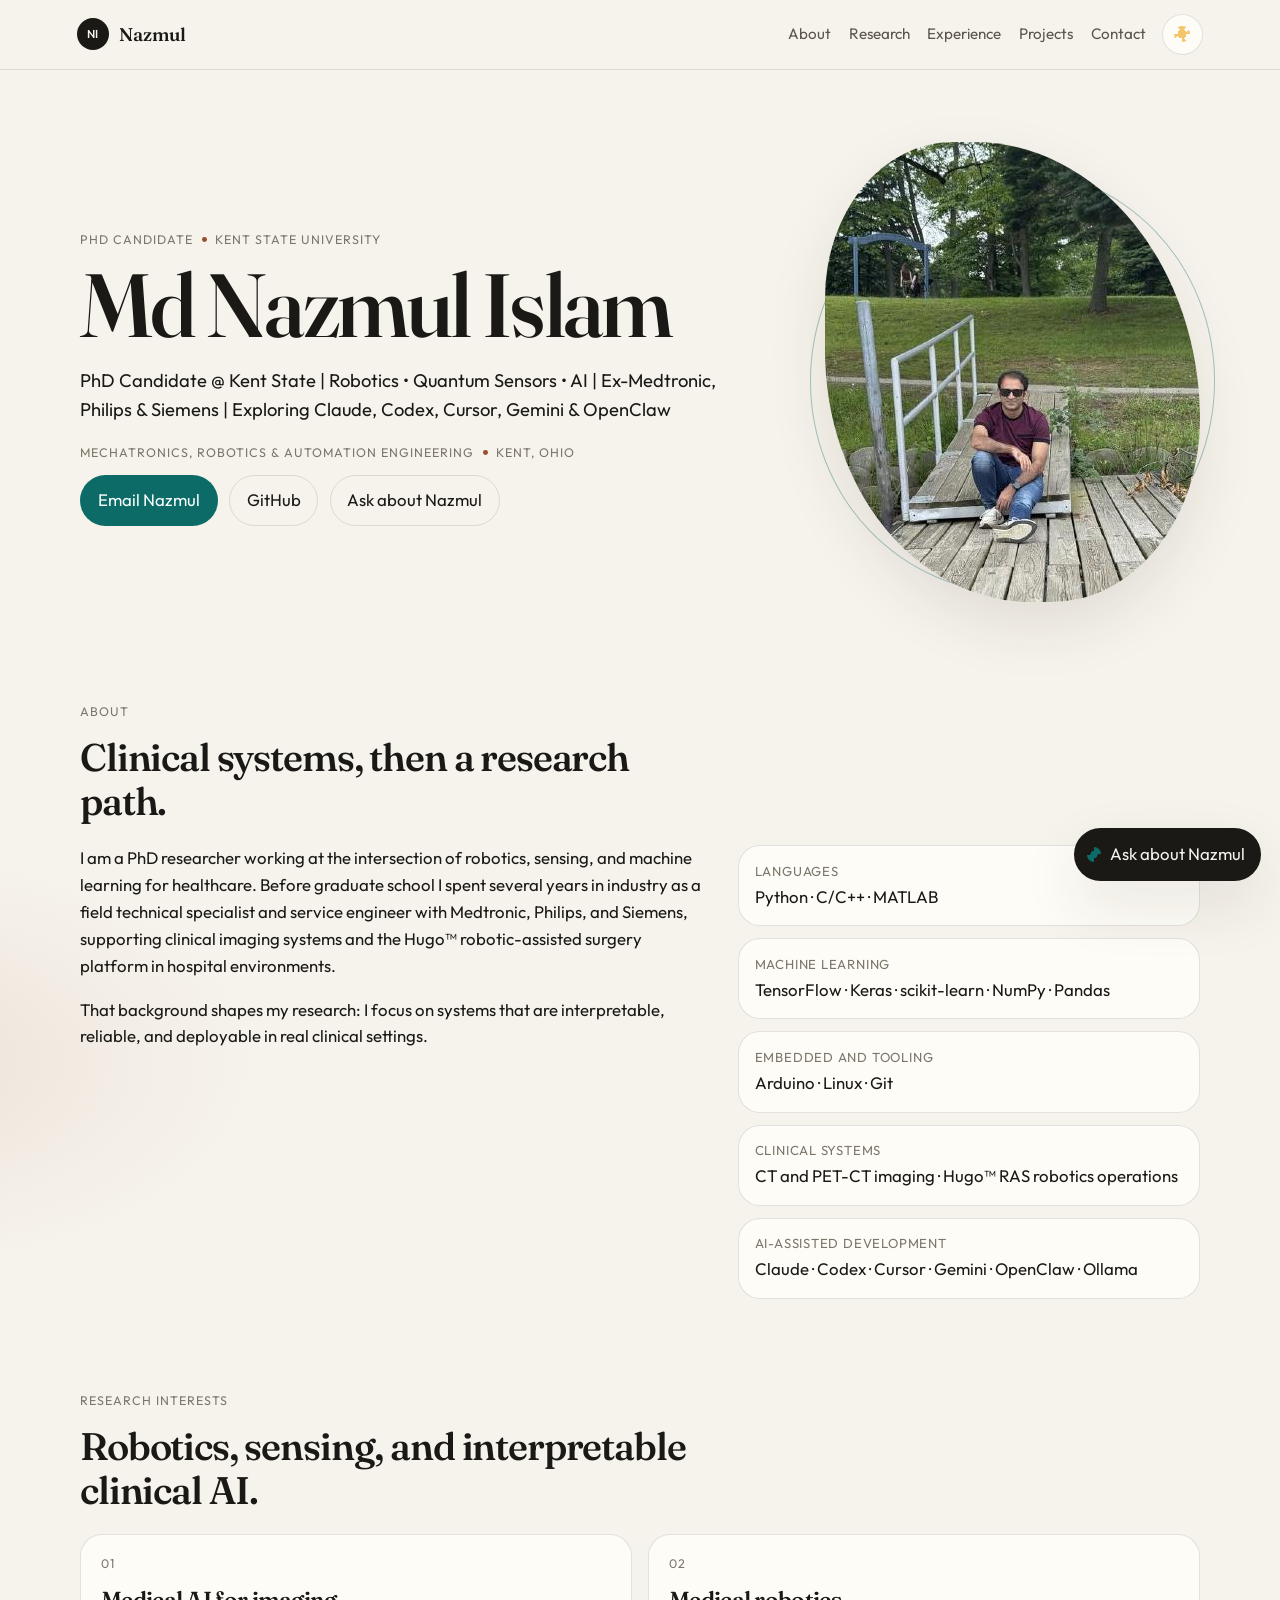
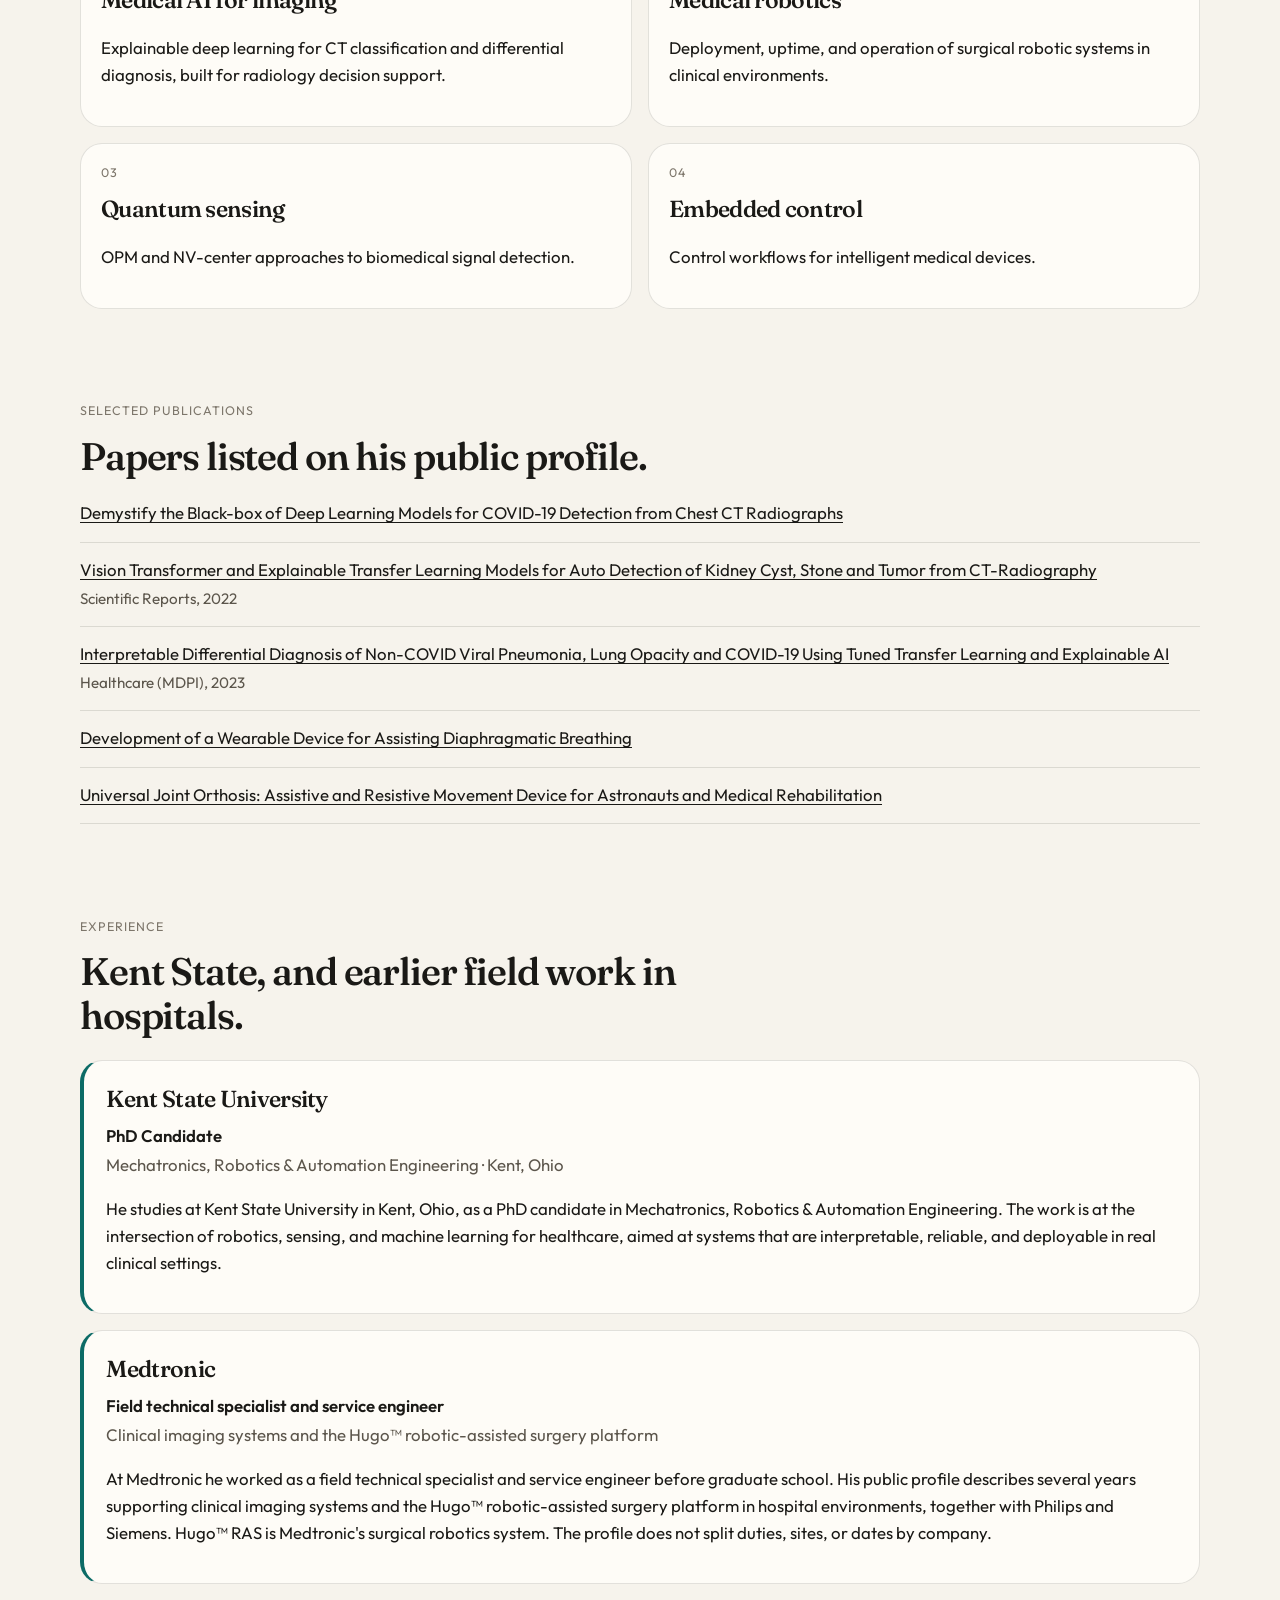
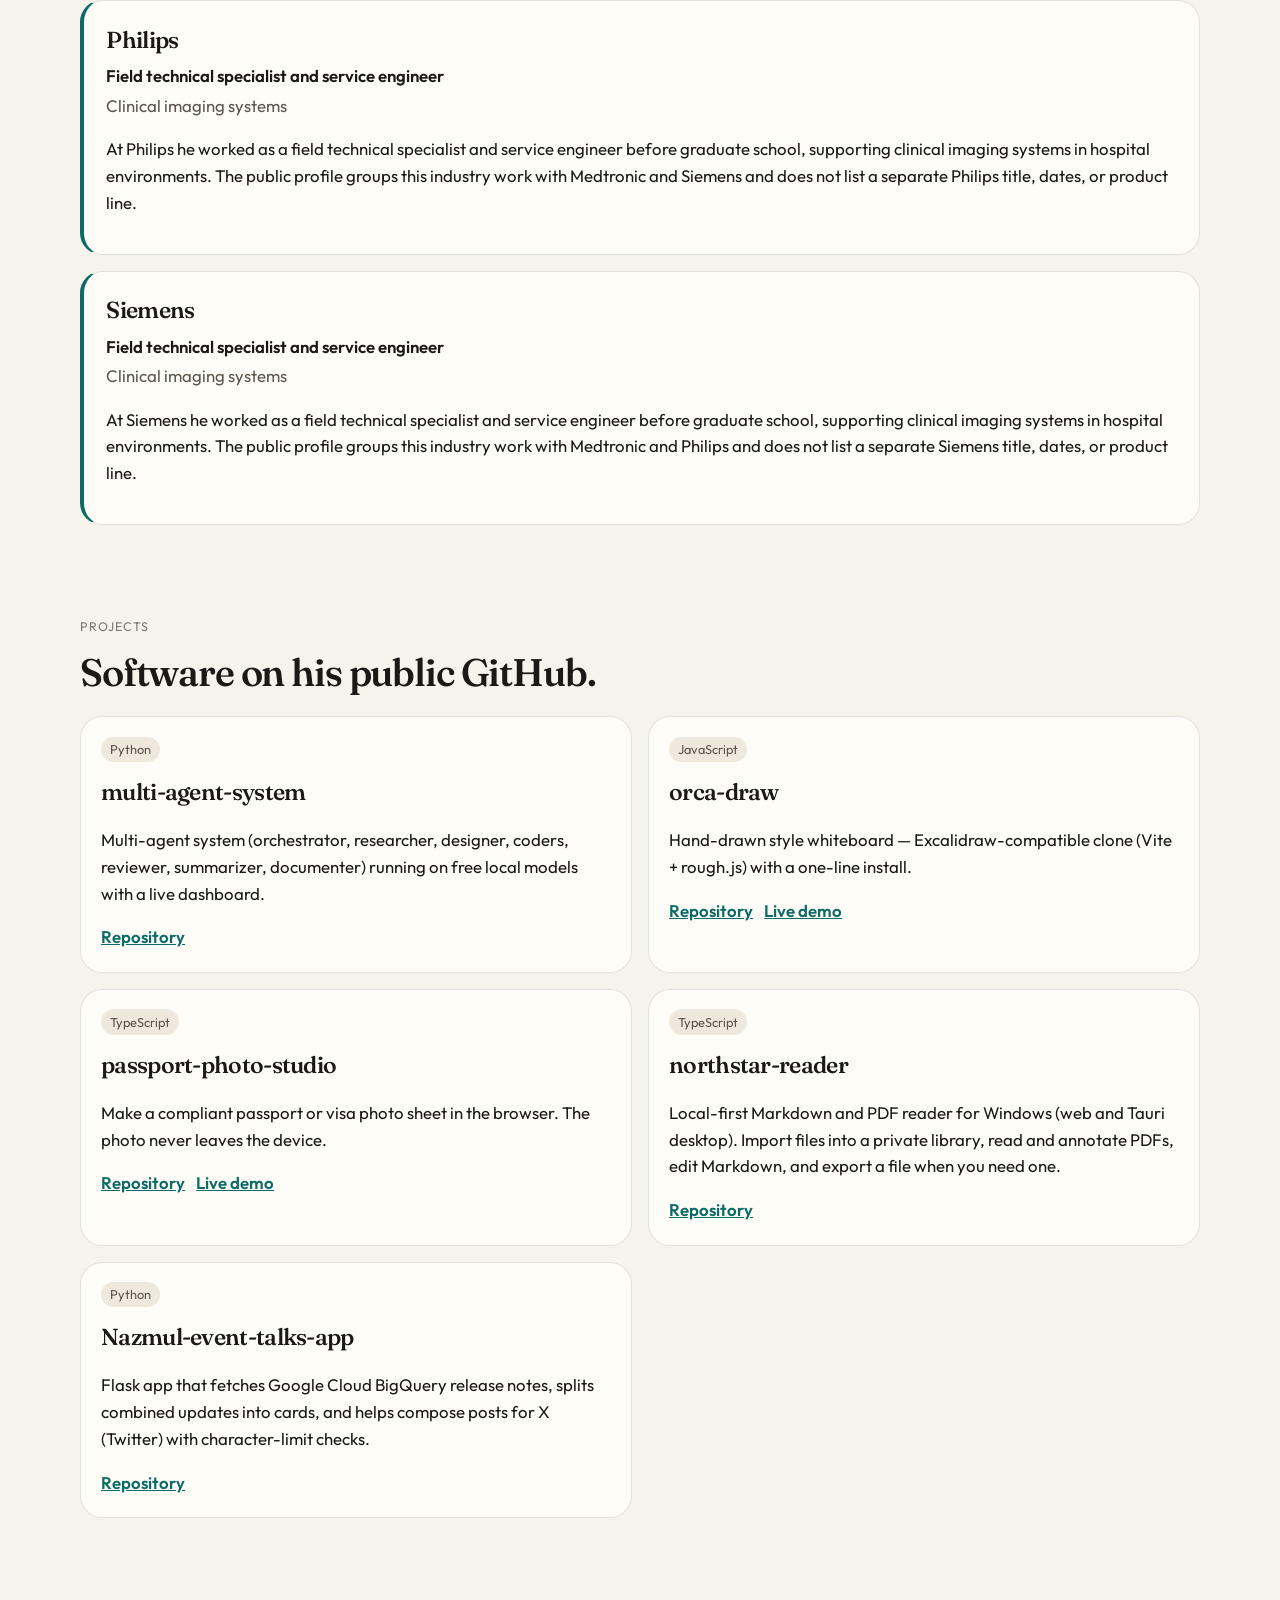
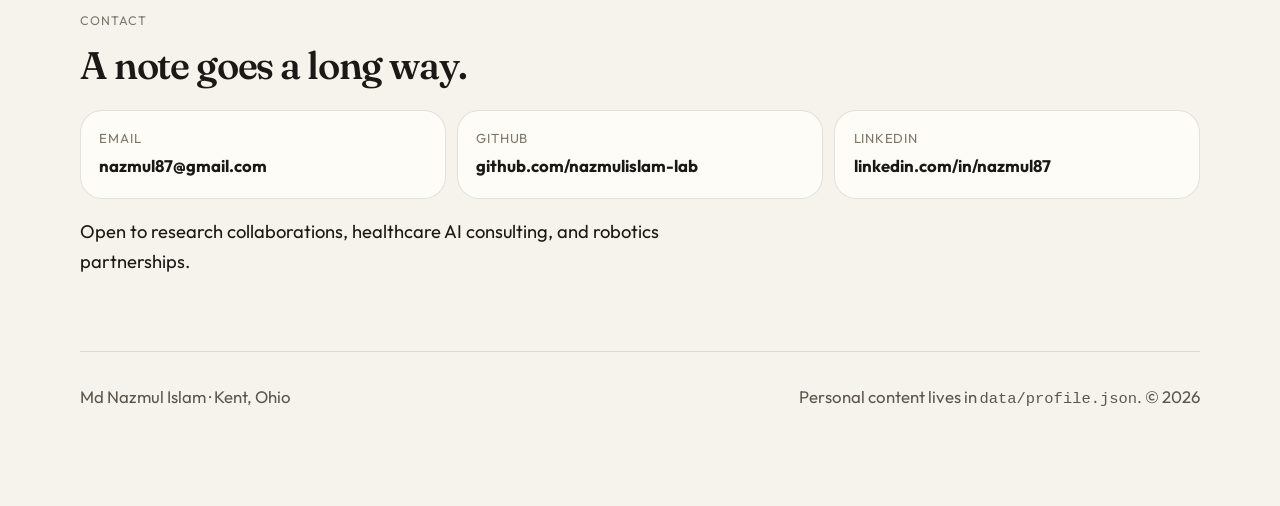
==== index.html @ 7117822e "Add Md Nazmul Islam’s static portfolio and profile chat (#1) * Add a static portfolio with an in-bro" ====
<!DOCTYPE html>
<html lang="en">
  <head>
    <meta charset="utf-8" />
    <meta name="viewport" content="width=device-width, initial-scale=1" />
    <title>Md Nazmul Islam · Portfolio</title>
    <meta
      name="description"
      content="Md Nazmul Islam is a PhD candidate at Kent State University working on robotics, quantum sensors, and AI. Previously Medtronic, Philips, and Siemens."
    />
    <meta name="theme-color" content="#f6f3ec" />
    <meta property="og:title" content="Md Nazmul Islam" />
    <meta
      property="og:description"
      content="PhD candidate at Kent State. Robotics, quantum sensors, and AI. Previously Medtronic, Philips, and Siemens."
    />
    <meta property="og:type" content="website" />
    <meta property="og:url" content="https://nazmulislam-lab.github.io/" />
    <meta property="og:image" content="https://nazmulislam-lab.github.io/assets/portrait.jpg" />
    <link rel="icon" href="assets/favicon.svg" type="image/svg+xml" />
    <link rel="preconnect" href="https://fonts.googleapis.com" />
    <link rel="preconnect" href="https://fonts.gstatic.com" crossorigin />
    <link
      href="https://fonts.googleapis.com/css2?family=Fraunces:ital,opsz,wght@0,9..144,560;0,9..144,640;1,9..144,560&family=Outfit:wght@400;500;600&display=swap"
      rel="stylesheet"
    />
    <link rel="stylesheet" href="css/styles.css" />
    <script>
      (function () {
        try {
          var saved = localStorage.getItem("nazmul-theme");
          var theme = saved || (matchMedia("(prefers-color-scheme: dark)").matches ? "dark" : "light");
          document.documentElement.dataset.theme = theme;
          var meta = document.querySelector('meta[name="theme-color"]');
          if (meta) meta.setAttribute("content", theme === "dark" ? "#101114" : "#f6f3ec");
        } catch (e) {
          document.documentElement.dataset.theme = "light";
        }
      })();
    </script>
  </head>
  <body>
    <a class="skip" href="#main">Skip to content</a>
    <header class="site-header">
      <a class="wordmark" href="#top">
        <span class="mark" aria-hidden="true">NI</span>
        <span data-given>Nazmul</span>
      </a>
      <button class="nav-toggle" type="button" data-nav-toggle aria-expanded="false" aria-controls="site-nav">
        Menu
      </button>
      <nav id="site-nav" class="site-nav" data-nav>
        <a href="#about">About</a>
        <a href="#research">Research</a>
        <a href="#experience">Experience</a>
        <a href="#projects">Projects</a>
        <a href="#contact">Contact</a>
      </nav>
      <button class="theme-toggle" type="button" data-theme-toggle aria-pressed="false" aria-label="Switch to dark mode">
        <span class="theme-icon theme-icon-sun" aria-hidden="true"></span>
        <span class="theme-icon theme-icon-moon" aria-hidden="true"></span>
      </button>
    </header>

    <main id="main">
      <p class="status" data-status role="status">Loading profile…</p>

      <section class="hero" id="top">
        <div class="hero-copy">
          <p class="eyebrow">
            <span data-title>PhD Candidate</span>
            <span class="dot" aria-hidden="true"></span>
            <span data-affiliation>Kent State University</span>
          </p>
          <h1 data-name>Md Nazmul Islam</h1>
          <p class="lede" data-bio></p>
          <p class="hero-meta">
            <span data-field>Mechatronics, Robotics &amp; Automation Engineering</span>
            <span class="dot" aria-hidden="true"></span>
            <span data-location>Kent, Ohio</span>
          </p>
          <div class="hero-actions">
            <a class="button button-primary" data-email-link href="mailto:nazmul87@gmail.com">Email Nazmul</a>
            <a class="button button-ghost" data-github-link href="https://github.com/nazmulislam-lab">GitHub</a>
            <button class="button button-ghost" type="button" data-ask-open>Ask about Nazmul</button>
          </div>
        </div>
        <figure class="portrait-wrap">
          <div class="rings" aria-hidden="true"></div>
          <img data-portrait width="460" height="460" alt="" />
        </figure>
      </section>

      <section id="about" class="section">
        <div class="section-head">
          <p class="kicker">About</p>
          <h2>Clinical systems, then a research path.</h2>
        </div>
        <div class="about-grid">
          <div class="prose" data-about></div>
          <ul class="skills" data-skills></ul>
        </div>
      </section>

      <section id="research" class="section">
        <div class="section-head">
          <p class="kicker">Research interests</p>
          <h2>Robotics, sensing, and interpretable clinical AI.</h2>
        </div>
        <div class="card-grid" data-research></div>
      </section>

      <section id="publications" class="section">
        <div class="section-head">
          <p class="kicker">Selected publications</p>
          <h2>Papers listed on his public profile.</h2>
        </div>
        <ol class="papers" data-publications></ol>
      </section>

      <section id="experience" class="section">
        <div class="section-head">
          <p class="kicker">Experience</p>
          <h2>Kent State, and earlier field work in hospitals.</h2>
        </div>
        <div class="timeline" data-experience></div>
      </section>

      <section id="projects" class="section">
        <div class="section-head">
          <p class="kicker">Projects</p>
          <h2>Software on his public GitHub.</h2>
        </div>
        <div class="project-grid" data-projects></div>
      </section>

      <section id="contact" class="section">
        <div class="section-head">
          <p class="kicker">Contact</p>
          <h2>A note goes a long way.</h2>
        </div>
        <div class="contact-grid" data-contact></div>
        <p class="collab" data-collaboration></p>
        <div class="cv-note" data-cv hidden></div>
      </section>
    </main>

    <footer class="site-footer">
      <p><span data-name>Md Nazmul Islam</span> · <span data-location>Kent, Ohio</span></p>
      <p>Personal content lives in <code>data/profile.json</code>. © <span data-year>2026</span></p>
    </footer>

    <div class="ask" data-ask>
      <button class="ask-launch" type="button" aria-expanded="false" aria-controls="ask-panel">
        <span class="ask-mark" aria-hidden="true"></span>
        <span class="ask-launch-label">Ask about Nazmul</span>
      </button>
      <section id="ask-panel" class="ask-panel" hidden role="dialog" aria-modal="true" aria-labelledby="ask-title">
        <header class="ask-head">
          <div>
            <h2 id="ask-title">Ask about Nazmul</h2>
            <p>Answers stay in your browser unless you turn on the optional assistant.</p>
          </div>
          <button class="ask-close" type="button" aria-label="Close chat">Close</button>
        </header>
        <div class="ask-log" aria-live="polite"></div>
        <div class="ask-chips"></div>
        <form class="ask-form">
          <label class="visually-hidden" for="ask-input">Your question</label>
          <input
            id="ask-input"
            class="ask-input"
            type="text"
            name="question"
            maxlength="500"
            placeholder="Where does he study?"
            autocomplete="off"
          />
          <button class="button button-primary" type="submit">Send</button>
        </form>
      </section>
    </div>

    <script type="module" src="js/main.js"></script>
  </body>
</html>
---- css/styles.css ----
:root {
  color-scheme: light;
  --bg: #f6f3ec;
  --bg-elev: rgba(255, 253, 248, 0.86);
  --ink: #1a1916;
  --muted: #5c564c;
  --faint: #7d766b;
  --line: rgba(26, 25, 22, 0.12);
  --accent: #0c6b66;
  --accent-ink: #f7fffe;
  --copper: #9a4d2c;
  --chip: #efe8dc;
  --shadow: 0 24px 60px rgba(48, 36, 18, 0.1);
  --header: rgba(246, 243, 236, 0.86);
  --ring: rgba(12, 107, 102, 0.35);
  --serif: "Fraunces", "Iowan Old Style", Palatino, Georgia, serif;
  --sans: "Outfit", "Avenir Next", "Segoe UI", sans-serif;
  --radius: 22px;
}

:root[data-theme="dark"] {
  color-scheme: dark;
  --bg: #101114;
  --bg-elev: rgba(25, 27, 32, 0.9);
  --ink: #f4f0e8;
  --muted: #c8c0b4;
  --faint: #9b9388;
  --line: rgba(244, 240, 232, 0.14);
  --accent: #8fd9d1;
  --accent-ink: #10211f;
  --copper: #f0b08a;
  --chip: #24272e;
  --shadow: 0 24px 60px rgba(0, 0, 0, 0.4);
  --header: rgba(16, 17, 20, 0.84);
  --ring: rgba(143, 217, 209, 0.4);
}

* { box-sizing: border-box; }

html { scroll-behavior: smooth; }

body {
  margin: 0;
  min-height: 100vh;
  font-family: var(--sans);
  font-size: 1.05rem;
  line-height: 1.6;
  color: var(--ink);
  background:
    radial-gradient(900px 420px at 90% -10%, rgba(12, 107, 102, 0.14), transparent 60%),
    radial-gradient(700px 380px at -10% 20%, rgba(154, 77, 44, 0.1), transparent 55%),
    var(--bg);
}

:root[data-theme="dark"] body {
  background:
    radial-gradient(900px 420px at 90% -10%, rgba(143, 217, 209, 0.12), transparent 60%),
    radial-gradient(700px 380px at -10% 20%, rgba(240, 176, 138, 0.08), transparent 55%),
    var(--bg);
}

img { max-width: 100%; display: block; }

a { color: var(--accent); }

code {
  font-family: ui-monospace, "SFMono-Regular", Menlo, Consolas, monospace;
  font-size: 0.92em;
}

.skip {
  position: absolute;
  left: 1rem;
  top: -4rem;
  background: var(--ink);
  color: var(--bg);
  padding: 0.5rem 0.8rem;
  z-index: 20;
}

.skip:focus { top: 1rem; }

.site-header {
  position: sticky;
  top: 0;
  z-index: 20;
  display: flex;
  align-items: center;
  gap: 1rem;
  padding: 0.85rem 6vw;
  background: var(--header);
  backdrop-filter: blur(16px);
  border-bottom: 1px solid var(--line);
}

.wordmark {
  display: inline-flex;
  align-items: center;
  gap: 0.65rem;
  color: inherit;
  text-decoration: none;
  font-family: var(--serif);
  font-weight: 560;
  font-size: 1.15rem;
}

.mark {
  width: 2rem;
  height: 2rem;
  display: grid;
  place-items: center;
  border-radius: 50%;
  background: var(--ink);
  color: var(--bg);
  font-family: var(--sans);
  font-size: 0.72rem;
  letter-spacing: 0.04em;
}

.site-nav {
  display: flex;
  gap: 1.1rem;
  margin-left: auto;
}

.site-nav a {
  color: var(--muted);
  text-decoration: none;
  font-size: 0.95rem;
}

.site-nav a:hover,
.site-nav a:focus-visible { color: var(--ink); }

.nav-toggle { display: none; }

.theme-toggle,
.nav-toggle,
.ask-close {
  border: 1px solid var(--line);
  background: var(--bg-elev);
  color: var(--ink);
  border-radius: 999px;
  padding: 0.45rem 0.7rem;
  font: inherit;
  cursor: pointer;
}

.theme-toggle {
  width: 2.6rem;
  height: 2.6rem;
  padding: 0;
  display: grid;
  place-items: center;
  position: relative;
}

.theme-icon {
  width: 1rem;
  height: 1rem;
  border-radius: 50%;
  position: absolute;
}

.theme-icon-sun {
  background: radial-gradient(circle at 50% 50%, #f4c56a 0 38%, transparent 40%),
    conic-gradient(from 0deg, #f4c56a 0 8%, transparent 8% 17%, #f4c56a 17% 25%, transparent 25% 42%, #f4c56a 42% 50%, transparent 50% 67%, #f4c56a 67% 75%, transparent 75% 92%, #f4c56a 92% 100%);
}

.theme-icon-moon {
  background: radial-gradient(circle at 35% 40%, transparent 0 42%, var(--ink) 44% 100%);
  transform: rotate(-20deg);
}

:root[data-theme="light"] .theme-icon-moon,
:root[data-theme="dark"] .theme-icon-sun { opacity: 0; }

.hero,
.section,
.site-footer {
  width: min(1120px, calc(100% - 10vw));
  margin-inline: auto;
}

.hero {
  display: grid;
  grid-template-columns: 1.3fr 0.7fr;
  gap: 3rem;
  align-items: center;
  padding: 4.5rem 0 3rem;
}

.eyebrow,
.kicker,
.hero-meta {
  color: var(--faint);
  letter-spacing: 0.08em;
  text-transform: uppercase;
  font-size: 0.78rem;
}

.eyebrow,
.hero-meta {
  display: flex;
  flex-wrap: wrap;
  gap: 0.55rem;
  align-items: center;
}

.dot {
  width: 0.3rem;
  height: 0.3rem;
  border-radius: 50%;
  background: var(--copper);
}

h1, h2, h3 { font-family: var(--serif); font-weight: 560; letter-spacing: -0.03em; }

h1 {
  margin: 0.35rem 0 0.8rem;
  font-size: clamp(3.2rem, 7vw, 5.6rem);
  line-height: 0.95;
}

h2 { margin: 0.2rem 0 0; font-size: clamp(1.8rem, 3vw, 2.6rem); line-height: 1.15; }

h3 { margin: 0; font-size: 1.45rem; }

.lede { font-size: 1.15rem; max-width: 42rem; color: var(--ink); }

.hero-actions, .project-links, .contact-grid {
  display: flex;
  flex-wrap: wrap;
  gap: 0.7rem;
}

.button {
  appearance: none;
  border: 1px solid transparent;
  border-radius: 999px;
  padding: 0.7rem 1.05rem;
  font: inherit;
  text-decoration: none;
  cursor: pointer;
  color: var(--ink);
}

.button-primary { background: var(--accent); color: var(--accent-ink); }

.button-ghost { background: transparent; border-color: var(--line); color: var(--ink); }

.button:hover, .button:focus-visible { transform: translateY(-1px); }

.portrait-wrap { position: relative; margin: 0; }

.portrait-wrap img {
  width: min(100%, 380px);
  aspect-ratio: 1;
  object-fit: cover;
  border-radius: 36% 64% 42% 58%;
  margin-inline: auto;
  position: relative;
  z-index: 1;
  box-shadow: var(--shadow);
}

.rings {
  position: absolute;
  inset: 6% -4% auto;
  height: 92%;
  border: 1px solid var(--ring);
  border-radius: 50%;
}

.rings::before,
.rings::after {
  content: "";
  position: absolute;
  inset: 9%;
  border: 1px dashed var(--line);
  border-radius: 50%;
}

.rings::after { inset: 20%; border-style: solid; }


.section { padding: 2.5rem 0; }

.section-head { margin-bottom: 1.4rem; max-width: 40rem; }

.about-grid {
  display: grid;
  grid-template-columns: 1.15fr 0.85fr;
  gap: 2rem;
}

.prose p { margin-top: 0; }

.skills {
  list-style: none;
  margin: 0;
  padding: 0;
  display: grid;
  gap: 0.75rem;
}

.skills li, .info-card, .job, .project-card, .contact-card, .pending, .cv-note {
  background: var(--bg-elev);
  border: 1px solid var(--line);
  border-radius: var(--radius);
  box-shadow: 0 1px 0 rgba(255, 255, 255, 0.25) inset;
}

.skills li { padding: 0.9rem 1rem; display: grid; gap: 0.15rem; }

.skill-label { color: var(--faint); font-size: 0.82rem; letter-spacing: 0.06em; text-transform: uppercase; }

.card-grid, .project-grid {
  display: grid;
  grid-template-columns: repeat(2, minmax(0, 1fr));
  gap: 1rem;
}

.info-card, .project-card { padding: 1.2rem 1.25rem 1.3rem; }

.info-card .kicker { margin: 0 0 0.4rem; }

.papers { margin: 0; padding: 0; list-style: none; display: grid; gap: 0.9rem; }

.papers li {
  display: grid;
  gap: 0.2rem;
  padding-bottom: 0.9rem;
  border-bottom: 1px solid var(--line);
}

.papers a { color: var(--ink); text-decoration-thickness: 1px; text-underline-offset: 0.18em; }

.venue { color: var(--muted); font-size: 0.95rem; }

.timeline { display: grid; gap: 1rem; }

.job { padding: 1.2rem 1.3rem 1.25rem 1.4rem; border-left: 4px solid var(--accent); }

.job-head { display: flex; justify-content: space-between; gap: 1rem; align-items: baseline; }

.job-role { margin: 0.35rem 0 0; font-weight: 600; }

.job-focus { margin: 0.15rem 0 0.6rem; color: var(--muted); }

.dates { color: var(--muted); font-size: 0.92rem; }

.project-top { display: flex; justify-content: space-between; margin-bottom: 0.7rem; }

.pill {
  display: inline-flex;
  padding: 0.15rem 0.55rem;
  border-radius: 999px;
  background: var(--chip);
  color: var(--muted);
  font-size: 0.8rem;
}

.project-links a { font-weight: 600; }

.pending, .cv-note { margin-top: 1.2rem; padding: 1.1rem 1.2rem; }

.pending h3 { font-size: 1.2rem; }

.pending ul { margin: 0; padding-left: 1.1rem; display: grid; gap: 0.75rem; }

.pending li { display: grid; gap: 0.2rem; }

.contact-grid { display: grid; grid-template-columns: repeat(3, minmax(0, 1fr)); }

.contact-card {
  display: grid;
  gap: 0.25rem;
  padding: 1.1rem 1.15rem;
  text-decoration: none;
  color: inherit;
}

.contact-card span { color: var(--faint); font-size: 0.82rem; letter-spacing: 0.06em; text-transform: uppercase; }

.contact-card strong { font-size: 1.05rem; word-break: break-word; }

.contact-card:hover, .contact-card:focus-visible { border-color: var(--accent); }

.collab { font-size: 1.15rem; max-width: 40rem; }

.status {
  margin: 2rem auto;
  width: min(1120px, calc(100% - 10vw));
}

.site-footer {
  display: flex;
  justify-content: space-between;
  gap: 1rem;
  flex-wrap: wrap;
  padding: 2rem 0 6rem;
  color: var(--muted);
  border-top: 1px solid var(--line);
  margin-top: 1rem;
}

.site-footer p { margin: 0; }

.ask-launch {
  position: fixed;
  right: 1.2rem;
  bottom: 1.2rem;
  z-index: 30;
  display: inline-flex;
  align-items: center;
  gap: 0.55rem;
  border: 0;
  border-radius: 999px;
  padding: 0.8rem 1rem 0.8rem 0.8rem;
  background: var(--ink);
  color: var(--bg);
  font: inherit;
  cursor: pointer;
  box-shadow: var(--shadow);
}

.ask-mark {
  width: 0.9rem;
  height: 0.9rem;
  border-radius: 50%;
  background:
    radial-gradient(circle at 50% 50%, var(--accent) 0 34%, transparent 36%),
    conic-gradient(var(--accent) 0 25%, transparent 0 50%, var(--accent) 0 75%, transparent 0);
}

.ask.is-open .ask-launch { display: none; }

.ask-panel {
  position: fixed;
  right: 1.2rem;
  bottom: 1.2rem;
  z-index: 31;
  width: min(420px, calc(100vw - 1.5rem));
  height: min(640px, calc(100vh - 2rem));
  display: flex;
  flex-direction: column;
  gap: 0.75rem;
  padding: 1rem;
  background: var(--bg);
  color: var(--ink);
  border: 1px solid var(--line);
  border-radius: 28px;
  box-shadow: var(--shadow);
}

.ask-panel[hidden] { display: none; }

.ask-head { display: flex; justify-content: space-between; gap: 0.8rem; align-items: flex-start; }

.ask-head h2 { font-size: 1.45rem; }

.ask-head p { margin: 0.2rem 0 0; color: var(--muted); font-size: 0.92rem; }

.ask-log {
  flex: 1;
  overflow: auto;
  display: flex;
  flex-direction: column;
  gap: 0.7rem;
  padding-right: 0.2rem;
}

.ask-msg { display: grid; gap: 0.2rem; max-width: 95%; }

.ask-msg-user { align-self: end; }

.ask-msg-label { font-size: 0.75rem; letter-spacing: 0.06em; text-transform: uppercase; color: var(--faint); }

.ask-msg-body {
  white-space: pre-wrap;
  padding: 0.75rem 0.85rem;
  border-radius: 16px;
  background: var(--bg-elev);
  border: 1px solid var(--line);
  overflow-wrap: anywhere;
}

.ask-msg-user .ask-msg-body { background: var(--accent); color: var(--accent-ink); border-color: transparent; }

.ask-msg-body a { color: inherit; }

.ask-chips { display: flex; flex-wrap: wrap; gap: 0.4rem; }

.ask-chip {
  border: 1px solid var(--line);
  background: var(--chip);
  color: var(--ink);
  border-radius: 999px;
  padding: 0.35rem 0.7rem;
  font: inherit;
  font-size: 0.86rem;
  cursor: pointer;
  text-align: left;
}

.ask-form { display: flex; gap: 0.5rem; }

.ask-input {
  flex: 1;
  min-width: 0;
  border-radius: 999px;
  border: 1px solid var(--line);
  background: var(--bg-elev);
  color: var(--ink);
  font: inherit;
  padding: 0.7rem 0.9rem;
}

.visually-hidden {
  position: absolute;
  width: 1px;
  height: 1px;
  padding: 0;
  margin: -1px;
  overflow: hidden;
  clip: rect(0, 0, 0, 0);
  border: 0;
}

:focus-visible { outline: 2px solid var(--accent); outline-offset: 3px; }

@media (max-width: 860px) {
  .hero, .about-grid, .card-grid, .project-grid, .contact-grid { grid-template-columns: 1fr; }
  .hero { padding-top: 2.4rem; }
  .portrait-wrap { order: -1; max-width: 280px; }
  .nav-toggle { display: inline-flex; margin-left: auto; }
  .site-nav {
    display: none;
    position: absolute;
    top: 100%;
    left: 0;
    right: 0;
    flex-direction: column;
    gap: 0;
    padding: 0.4rem 6vw 0.8rem;
    background: var(--header);
    border-bottom: 1px solid var(--line);
  }
  .site-nav.is-open { display: flex; }
  .site-nav a { padding: 0.7rem 0; }
  .site-header { flex-wrap: wrap; }
}

@media (max-width: 640px) {
  .ask-panel {
    inset: 0;
    width: auto;
    height: auto;
    border-radius: 0;
  }
  .job-head { flex-direction: column; gap: 0.2rem; }
  .hero-actions .button, .ask-form .button { width: 100%; text-align: center; }
  .ask-form { flex-direction: column; }
}

@media (prefers-reduced-motion: reduce) {
  html { scroll-behavior: auto; }
  .button:hover, .button:focus-visible { transform: none; }
}
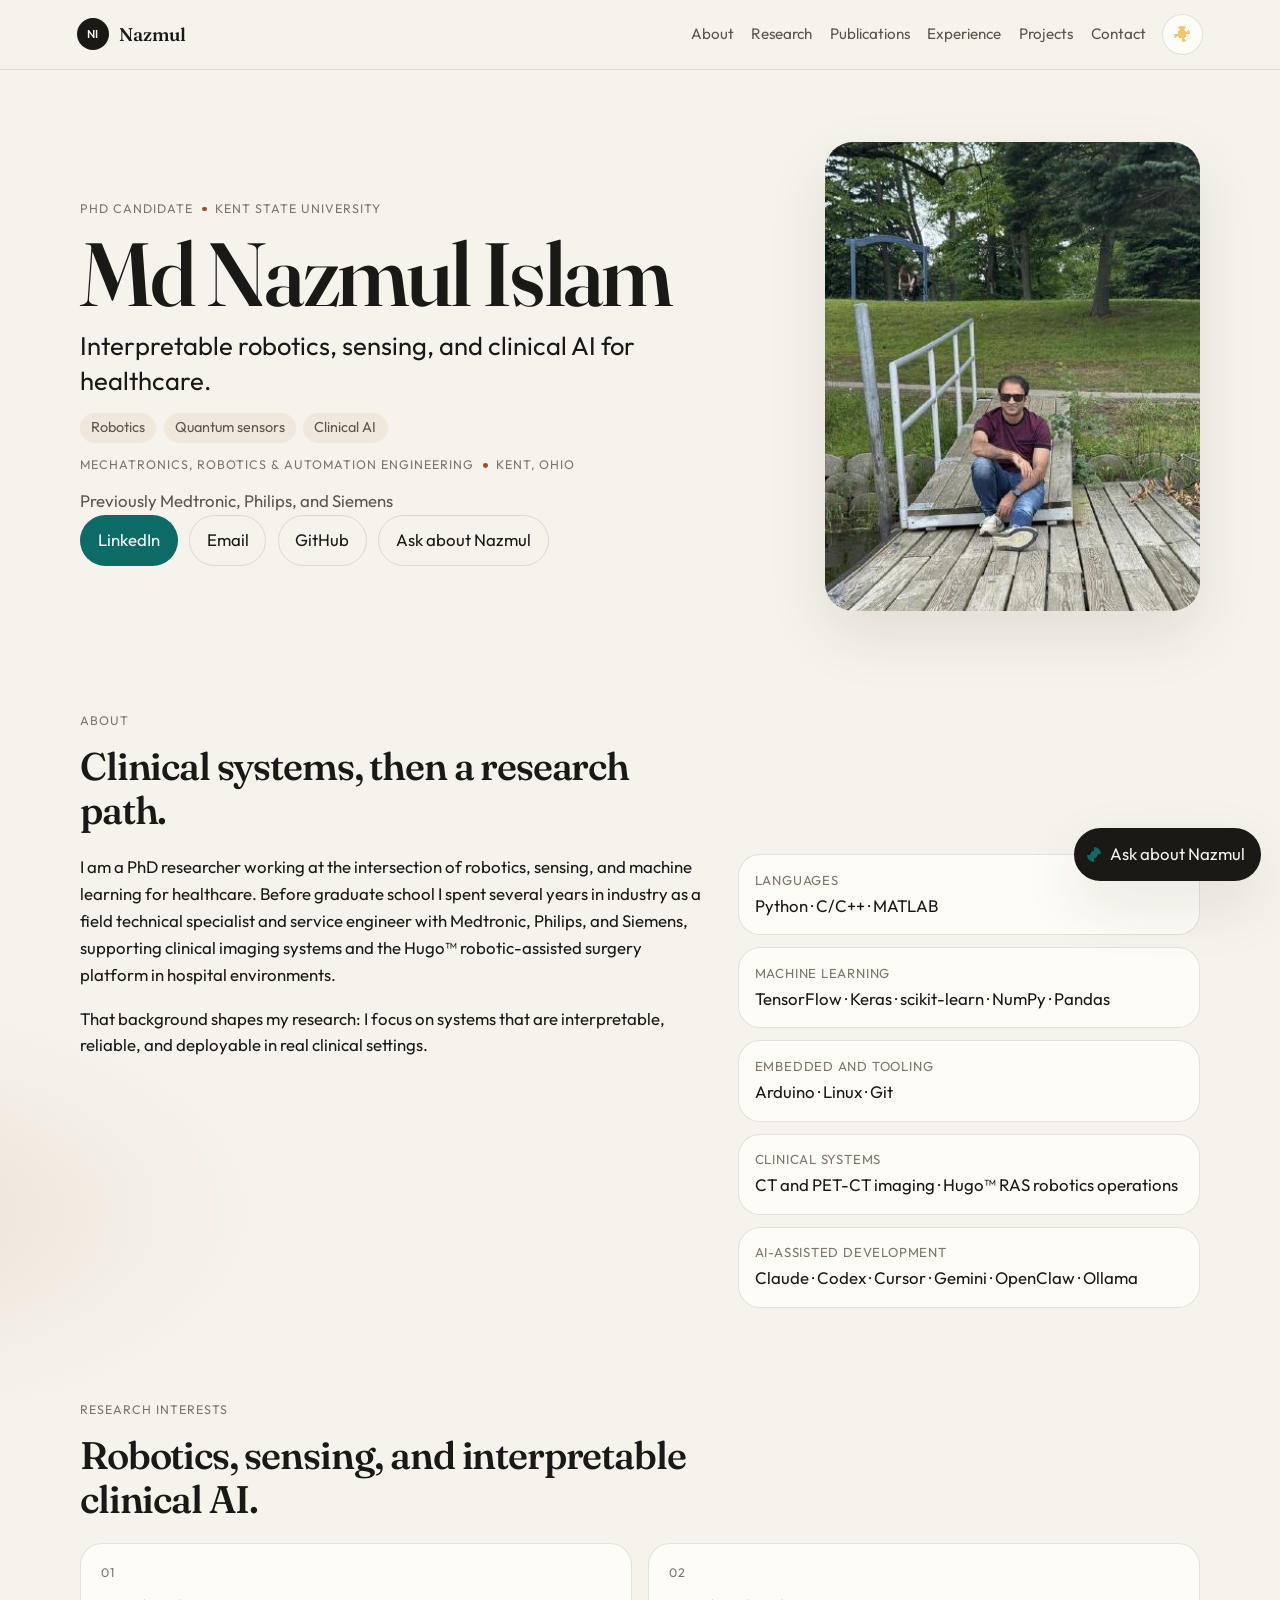
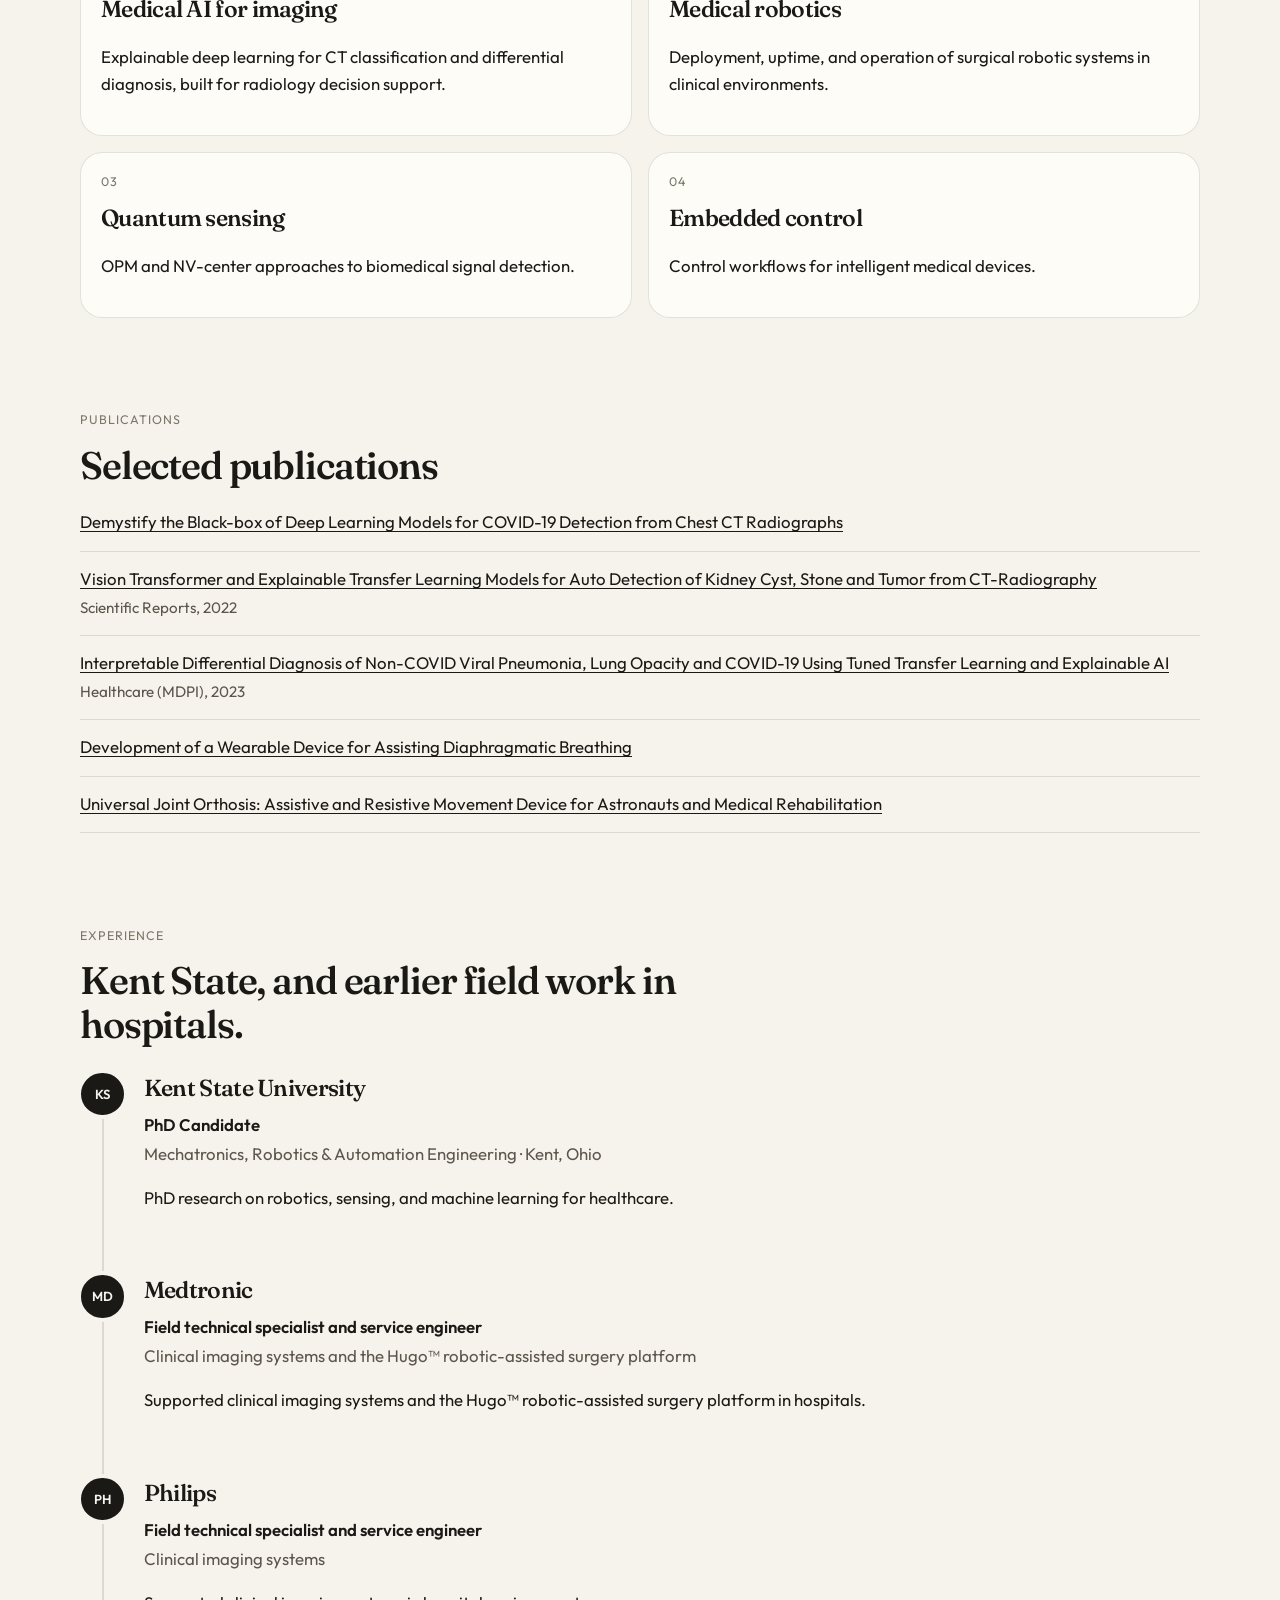
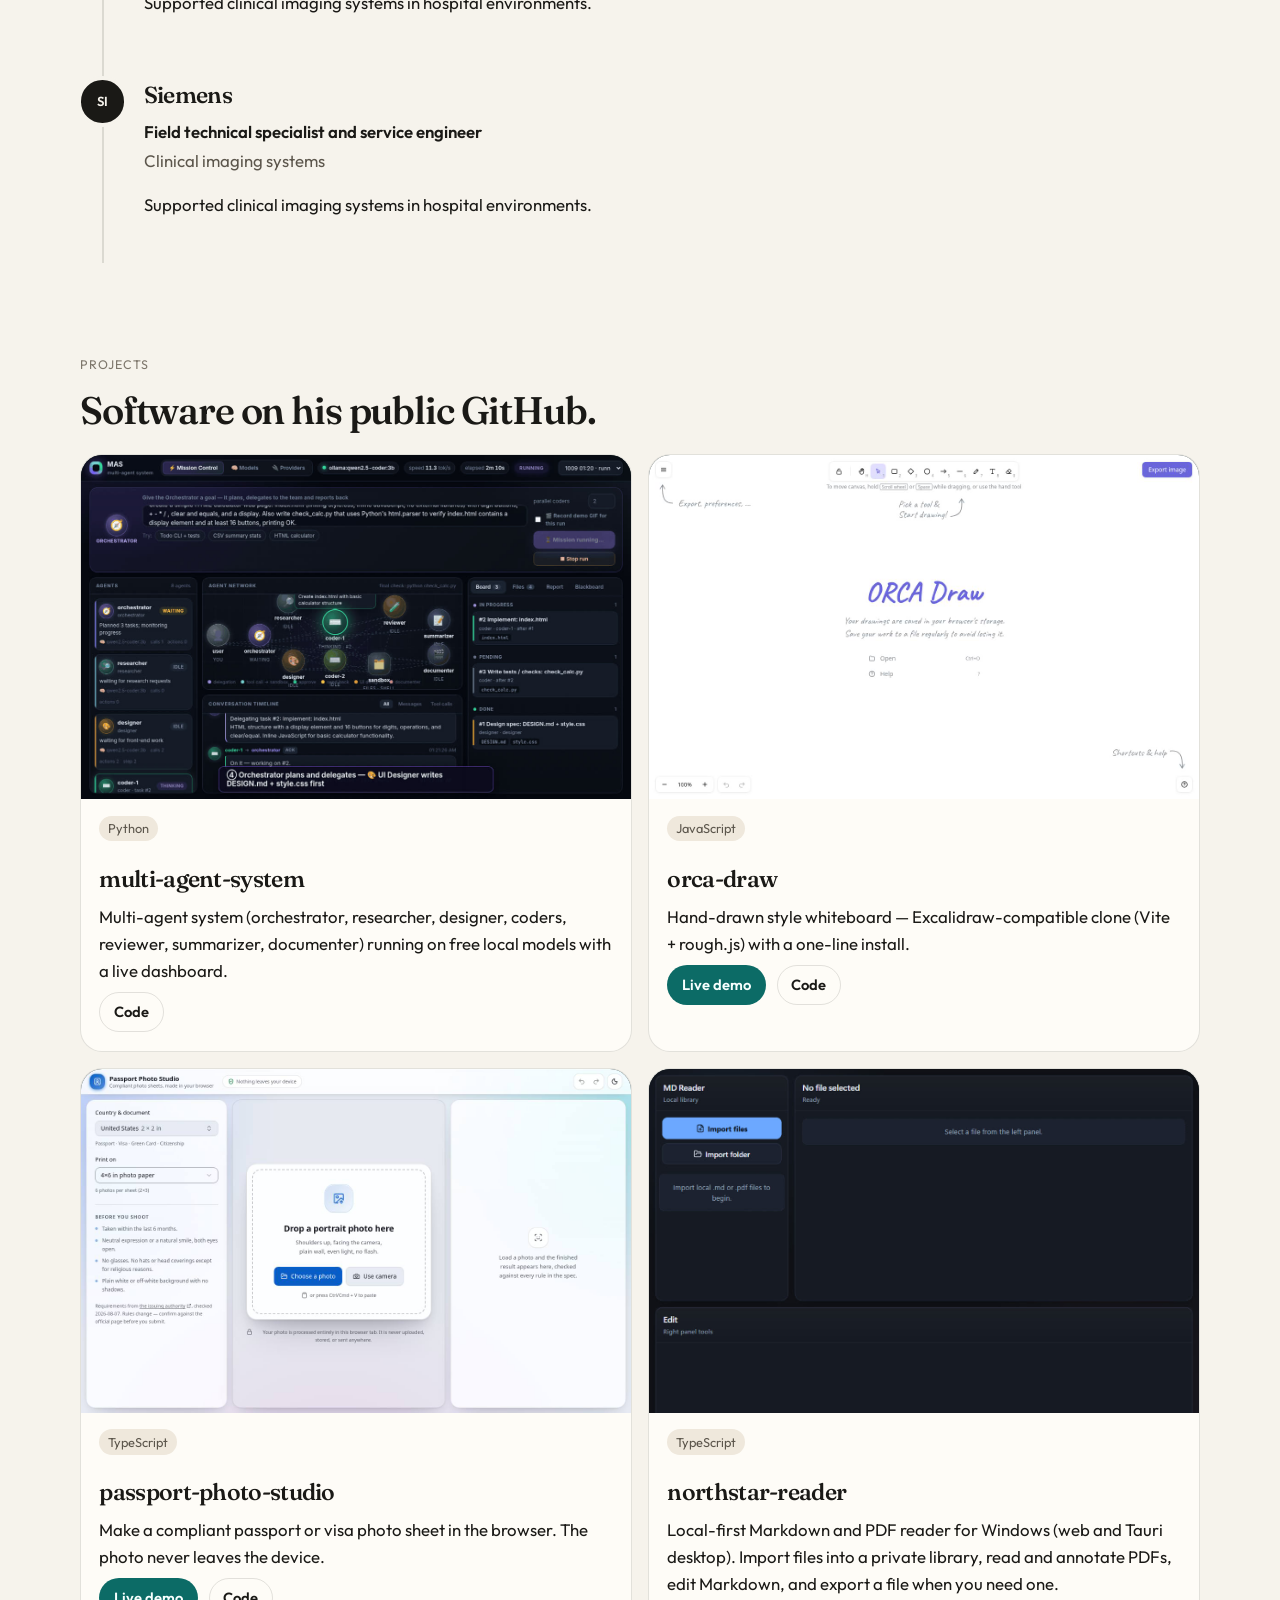
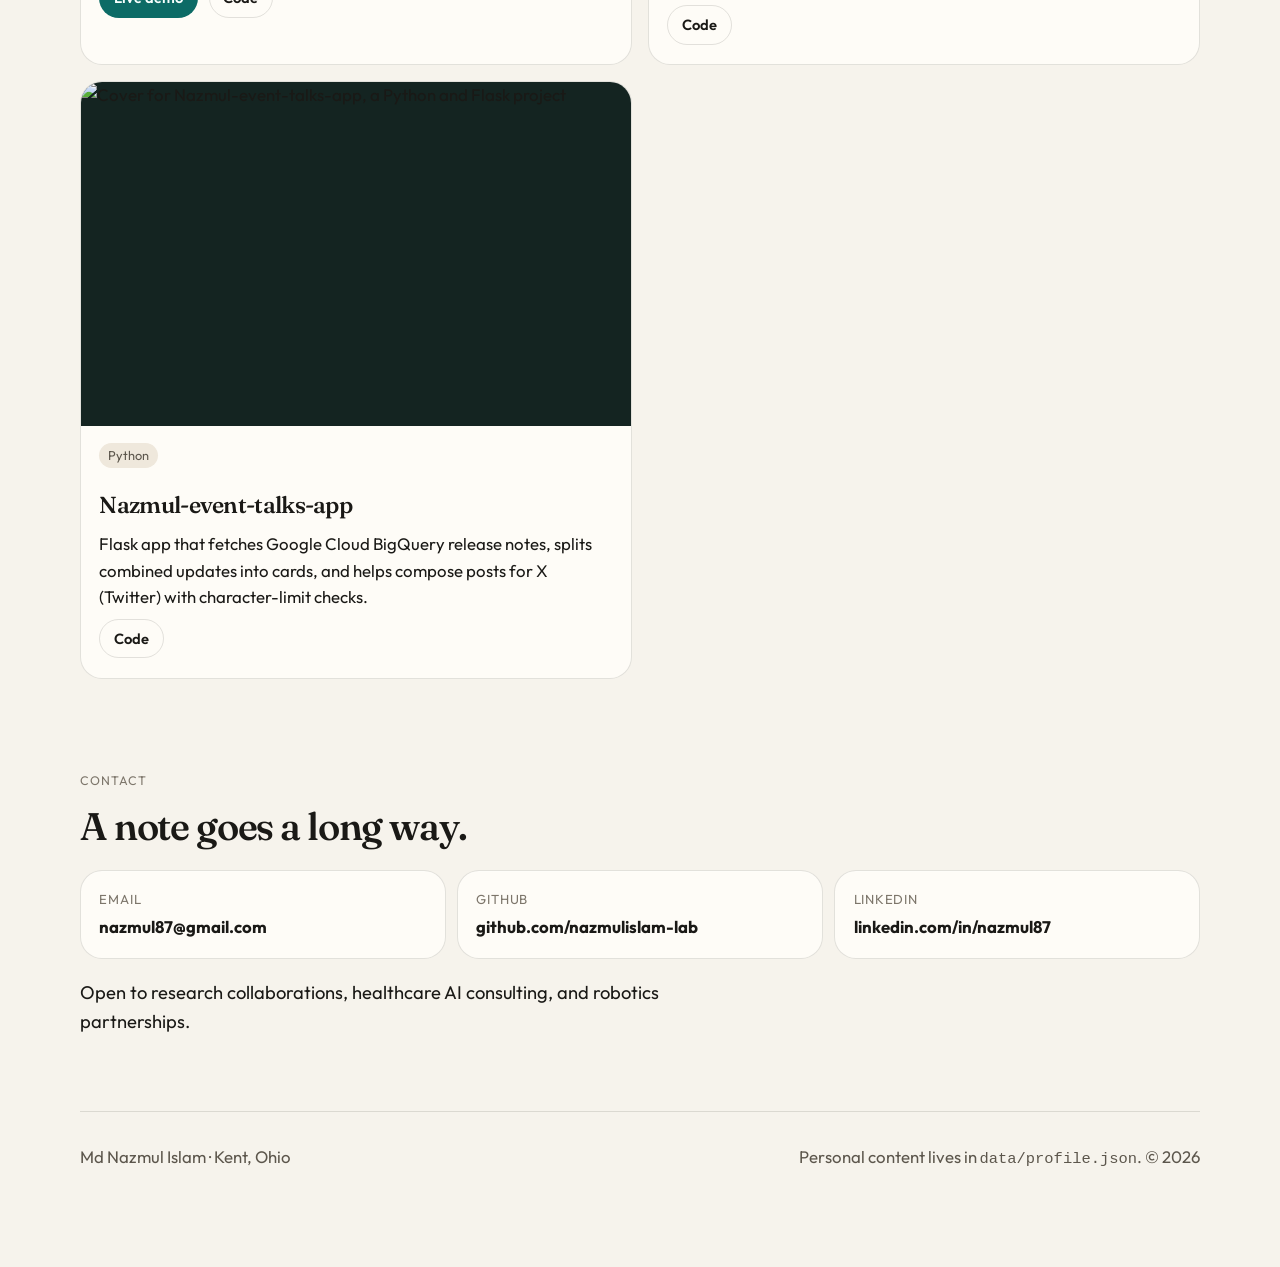
==== commit a8c40cbe: "Polish the portfolio with a timeline, project previews, and optional Worker chat. Add a grounded her" ====
--- a/index.html
+++ b/index.html
@@ -16,8 +16,17 @@
     />
     <meta property="og:type" content="website" />
     <meta property="og:url" content="https://nazmulislam-lab.github.io/" />
-    <meta property="og:image" content="https://nazmulislam-lab.github.io/assets/portrait.jpg" />
+    <meta property="og:image" content="https://nazmulislam-lab.github.io/assets/og.jpg" />
+    <meta property="og:image:width" content="1200" />
+    <meta property="og:image:height" content="630" />
+    <meta property="og:image:alt" content="Md Nazmul Islam, PhD candidate at Kent State University" />
+    <meta name="twitter:card" content="summary_large_image" />
+    <meta name="twitter:title" content="Md Nazmul Islam" />
+    <meta name="twitter:description" content="Interpretable robotics, sensing, and clinical AI for healthcare." />
+    <meta name="twitter:image" content="https://nazmulislam-lab.github.io/assets/og.jpg" />
+    <link rel="canonical" href="https://nazmulislam-lab.github.io/" />
     <link rel="icon" href="assets/favicon.svg" type="image/svg+xml" />
+    <link rel="preload" as="image" href="assets/portrait.jpg" />
     <link rel="preconnect" href="https://fonts.googleapis.com" />
     <link rel="preconnect" href="https://fonts.gstatic.com" crossorigin />
     <link
@@ -52,8 +61,10 @@
       <nav id="site-nav" class="site-nav" data-nav>
         <a href="#about">About</a>
         <a href="#research">Research</a>
+        <a href="#publications" data-nav-publications hidden>Publications</a>
         <a href="#experience">Experience</a>
         <a href="#projects">Projects</a>
+        <a href="#beyond" data-nav-beyond hidden>Beyond work</a>
         <a href="#contact">Contact</a>
       </nav>
       <button class="theme-toggle" type="button" data-theme-toggle aria-pressed="false" aria-label="Switch to dark mode">
@@ -63,7 +74,7 @@
     </header>
 
     <main id="main">
-      <p class="status" data-status role="status">Loading profile…</p>
+      <p class="status" data-status role="status" hidden>Loading profile…</p>
 
       <section class="hero" id="top">
         <div class="hero-copy">
@@ -73,25 +84,39 @@
             <span data-affiliation>Kent State University</span>
           </p>
           <h1 data-name>Md Nazmul Islam</h1>
-          <p class="lede" data-bio></p>
+          <p class="value" data-value>Interpretable robotics, sensing, and clinical AI for healthcare.</p>
+          <ul class="keywords" data-keywords>
+            <li>Robotics</li>
+            <li>Quantum sensors</li>
+            <li>Clinical AI</li>
+          </ul>
           <p class="hero-meta">
             <span data-field>Mechatronics, Robotics &amp; Automation Engineering</span>
             <span class="dot" aria-hidden="true"></span>
             <span data-location>Kent, Ohio</span>
           </p>
+          <p class="previous" data-previous>Previously Medtronic, Philips, and Siemens.</p>
           <div class="hero-actions">
-            <a class="button button-primary" data-email-link href="mailto:nazmul87@gmail.com">Email Nazmul</a>
+            <a class="button button-primary" data-linkedin-link href="https://www.linkedin.com/in/nazmul87">LinkedIn</a>
+            <a class="button button-ghost" data-email-link href="mailto:nazmul87@gmail.com">Email</a>
             <a class="button button-ghost" data-github-link href="https://github.com/nazmulislam-lab">GitHub</a>
+            <a class="button button-ghost" data-cv-link href="" hidden>Download CV</a>
             <button class="button button-ghost" type="button" data-ask-open>Ask about Nazmul</button>
           </div>
         </div>
-        <figure class="portrait-wrap">
-          <div class="rings" aria-hidden="true"></div>
-          <img data-portrait width="460" height="460" alt="" />
+        <figure class="portrait-slot">
+          <img
+            data-portrait
+            src="assets/portrait.jpg"
+            width="640"
+            height="800"
+            alt="Portrait of Md Nazmul Islam"
+            fetchpriority="high"
+          />
         </figure>
       </section>
 
-      <section id="about" class="section">
+      <section id="about" class="section reveal">
         <div class="section-head">
           <p class="kicker">About</p>
           <h2>Clinical systems, then a research path.</h2>
@@ -102,7 +127,7 @@
         </div>
       </section>
 
-      <section id="research" class="section">
+      <section id="research" class="section reveal">
         <div class="section-head">
           <p class="kicker">Research interests</p>
           <h2>Robotics, sensing, and interpretable clinical AI.</h2>
@@ -110,15 +135,21 @@
         <div class="card-grid" data-research></div>
       </section>
 
-      <section id="publications" class="section">
-        <div class="section-head">
-          <p class="kicker">Selected publications</p>
-          <h2>Papers listed on his public profile.</h2>
-        </div>
-        <ol class="papers" data-publications></ol>
-      </section>
-
-      <section id="experience" class="section">
+      <section id="publications" class="section reveal" data-publications-section hidden>
+        <div class="section-head">
+          <p class="kicker" data-publications-kicker>Publications</p>
+          <h2 data-publications-title>Selected publications</h2>
+        </div>
+        <div data-papers-block>
+          <ol class="papers" data-publications></ol>
+        </div>
+        <div data-talks-block hidden>
+          <h3 class="subhead">Talks</h3>
+          <ol class="papers" data-talks></ol>
+        </div>
+      </section>
+
+      <section id="experience" class="section reveal">
         <div class="section-head">
           <p class="kicker">Experience</p>
           <h2>Kent State, and earlier field work in hospitals.</h2>
@@ -126,7 +157,7 @@
         <div class="timeline" data-experience></div>
       </section>
 
-      <section id="projects" class="section">
+      <section id="projects" class="section reveal">
         <div class="section-head">
           <p class="kicker">Projects</p>
           <h2>Software on his public GitHub.</h2>
@@ -134,7 +165,17 @@
         <div class="project-grid" data-projects></div>
       </section>
 
-      <section id="contact" class="section">
+      <section id="beyond" class="section reveal" data-beyond-section hidden>
+        <div class="section-head">
+          <p class="kicker">Beyond work</p>
+          <h2>Life outside the lab.</h2>
+        </div>
+        <div class="prose" data-beyond-copy></div>
+        <ul class="hobbies" data-hobbies></ul>
+        <div class="gallery" data-gallery></div>
+      </section>
+
+      <section id="contact" class="section reveal">
         <div class="section-head">
           <p class="kicker">Contact</p>
           <h2>A note goes a long way.</h2>
@@ -181,6 +222,7 @@
       </section>
     </div>
 
+    <script type="application/ld+json" id="person-ld"></script>
     <script type="module" src="js/main.js"></script>
   </body>
 </html>
--- a/css/styles.css
+++ b/css/styles.css
@@ -533,7 +533,7 @@
 @media (max-width: 860px) {
   .hero, .about-grid, .card-grid, .project-grid, .contact-grid { grid-template-columns: 1fr; }
   .hero { padding-top: 2.4rem; }
-  .portrait-wrap { order: -1; max-width: 280px; }
+  .portrait-slot { order: -1; max-width: 260px; }
   .nav-toggle { display: inline-flex; margin-left: auto; }
   .site-nav {
     display: none;
@@ -567,4 +567,136 @@
 @media (prefers-reduced-motion: reduce) {
   html { scroll-behavior: auto; }
   .button:hover, .button:focus-visible { transform: none; }
-}
+  .reveal { opacity: 1; transform: none; transition: none; }
+}
+
+.value {
+  margin: 0.35rem 0 0;
+  max-width: 40rem;
+  font-size: clamp(1.25rem, 2.2vw, 1.6rem);
+  line-height: 1.35;
+}
+
+.keywords {
+  display: flex;
+  flex-wrap: wrap;
+  gap: 0.45rem;
+  margin: 0.9rem 0 0;
+  padding: 0;
+  list-style: none;
+}
+
+.keywords li,
+.hobbies li {
+  padding: 0.22rem 0.7rem;
+  border-radius: 999px;
+  background: var(--chip);
+  color: var(--muted);
+  font-size: 0.9rem;
+}
+
+.previous { margin: 0.35rem 0 0; color: var(--muted); }
+
+.portrait-slot { margin: 0; }
+
+.portrait-slot img {
+  display: block;
+  width: min(100%, 380px);
+  height: auto;
+  aspect-ratio: 4 / 5;
+  object-fit: cover;
+  object-position: center 18%;
+  border-radius: 28px;
+  margin-inline: auto;
+  box-shadow: var(--shadow);
+}
+
+.subhead { margin: 1.4rem 0 0.6rem; font-size: 1.35rem; }
+
+.timeline {
+  margin-left: 1.35rem;
+  border-left: 2px solid var(--line);
+}
+
+.job {
+  display: grid;
+  grid-template-columns: auto 1fr;
+  gap: 0.85rem 1rem;
+  align-items: start;
+  padding: 0 0 1.7rem;
+  background: transparent;
+  border: 0;
+  border-radius: 0;
+  box-shadow: none;
+}
+
+.job-mark {
+  width: 3.15rem;
+  height: 3.15rem;
+  margin-left: calc(-1.575rem - 1px);
+  border: 4px solid var(--bg);
+  border-radius: 50%;
+  display: grid;
+  place-items: center;
+  background: var(--ink);
+  color: var(--bg);
+  font-size: 0.82rem;
+  font-weight: 600;
+  letter-spacing: 0.04em;
+}
+
+.project-card { padding: 0; overflow: hidden; }
+
+.project-media {
+  aspect-ratio: 16 / 10;
+  background: #142421;
+}
+
+.project-media img {
+  width: 100%;
+  height: 100%;
+  object-fit: cover;
+  object-position: top center;
+}
+
+.project-body { padding: 1.05rem 1.15rem 1.2rem; display: grid; gap: 0.45rem; }
+
+.project-body p { margin: 0; }
+
+.project-links .button { padding: 0.45rem 0.85rem; font-size: 0.92rem; }
+
+.hobbies {
+  display: flex;
+  flex-wrap: wrap;
+  gap: 0.45rem;
+  margin: 0.4rem 0 0;
+  padding: 0;
+  list-style: none;
+}
+
+.gallery {
+  display: grid;
+  grid-template-columns: repeat(3, minmax(0, 1fr));
+  gap: 0.8rem;
+  margin-top: 1rem;
+}
+
+.gallery img {
+  width: 100%;
+  aspect-ratio: 1;
+  object-fit: cover;
+  border-radius: 18px;
+}
+
+.reveal {
+  opacity: 0;
+  transform: translateY(18px);
+  transition: opacity 0.6s ease, transform 0.6s ease;
+}
+
+.reveal.is-in { opacity: 1; transform: none; }
+
+@media (max-width: 720px) {
+  .gallery { grid-template-columns: 1fr 1fr; }
+  .job-head { align-items: flex-start; }
+}
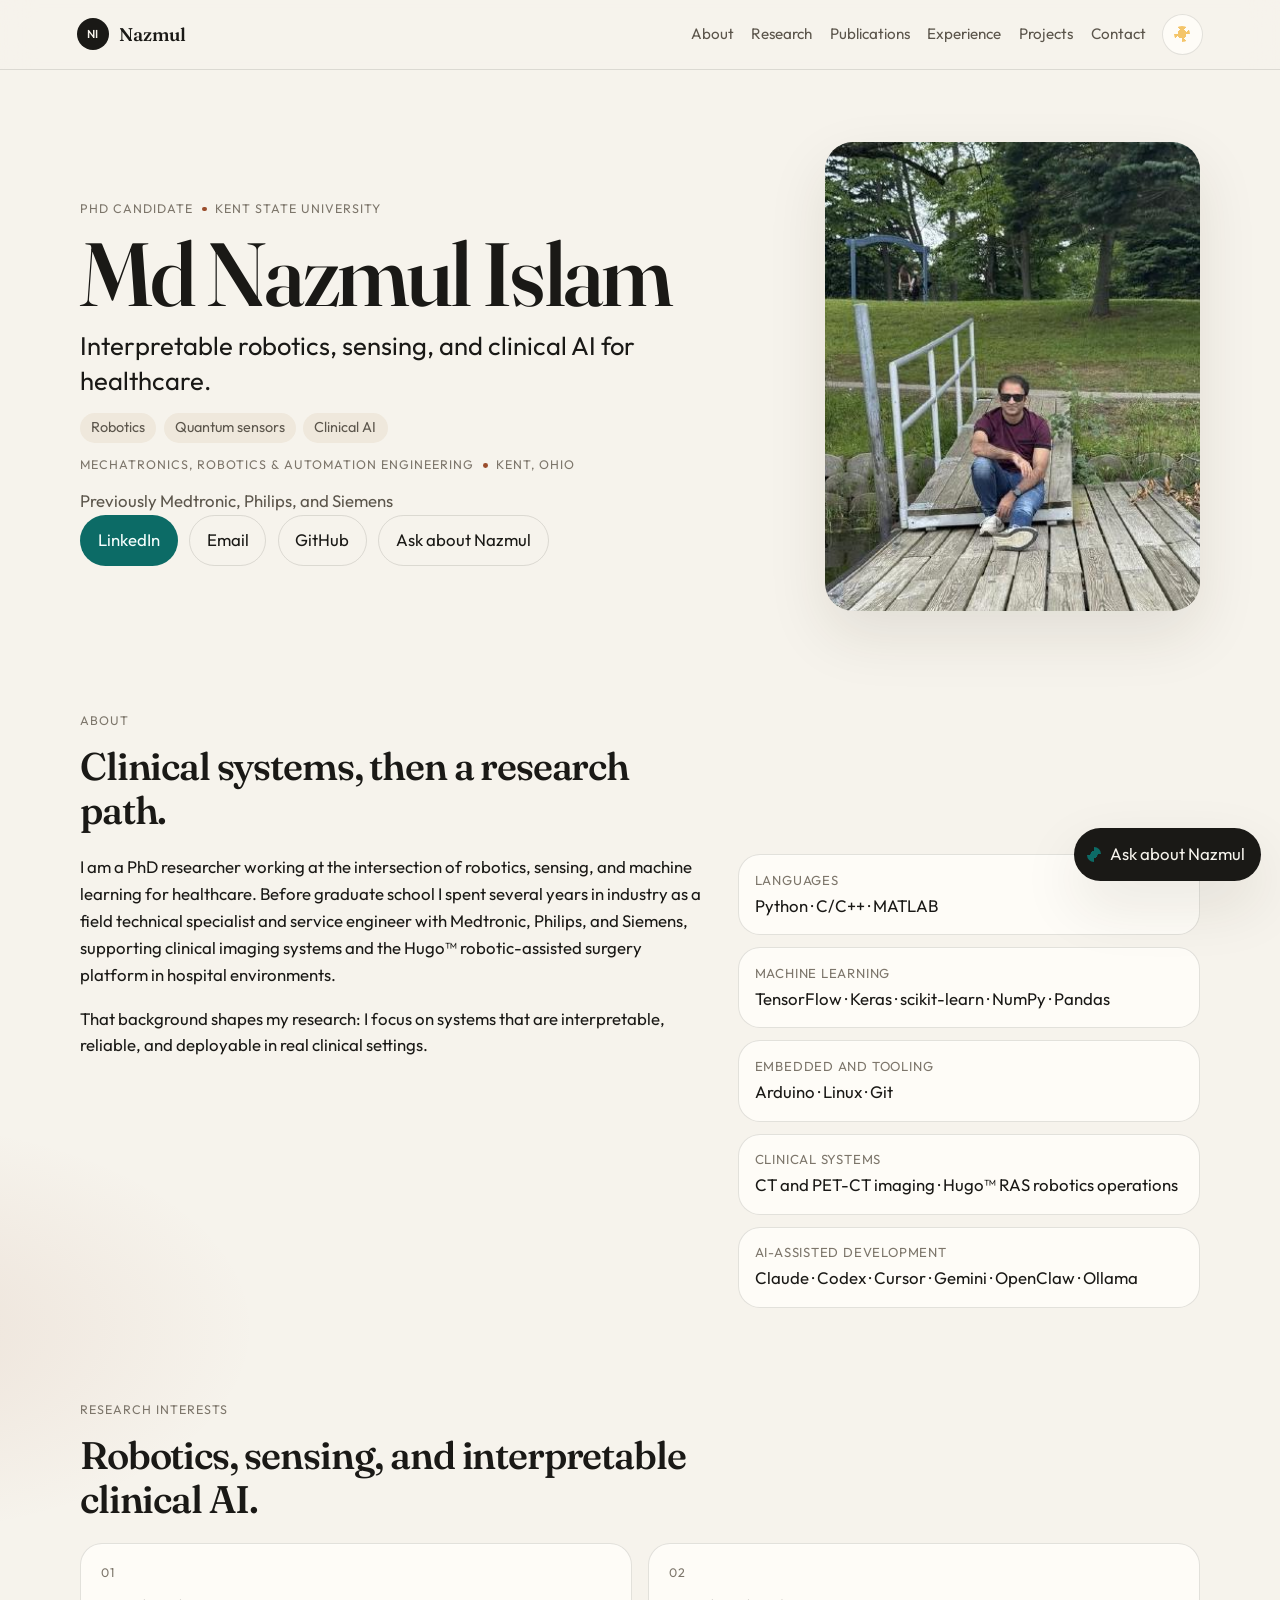
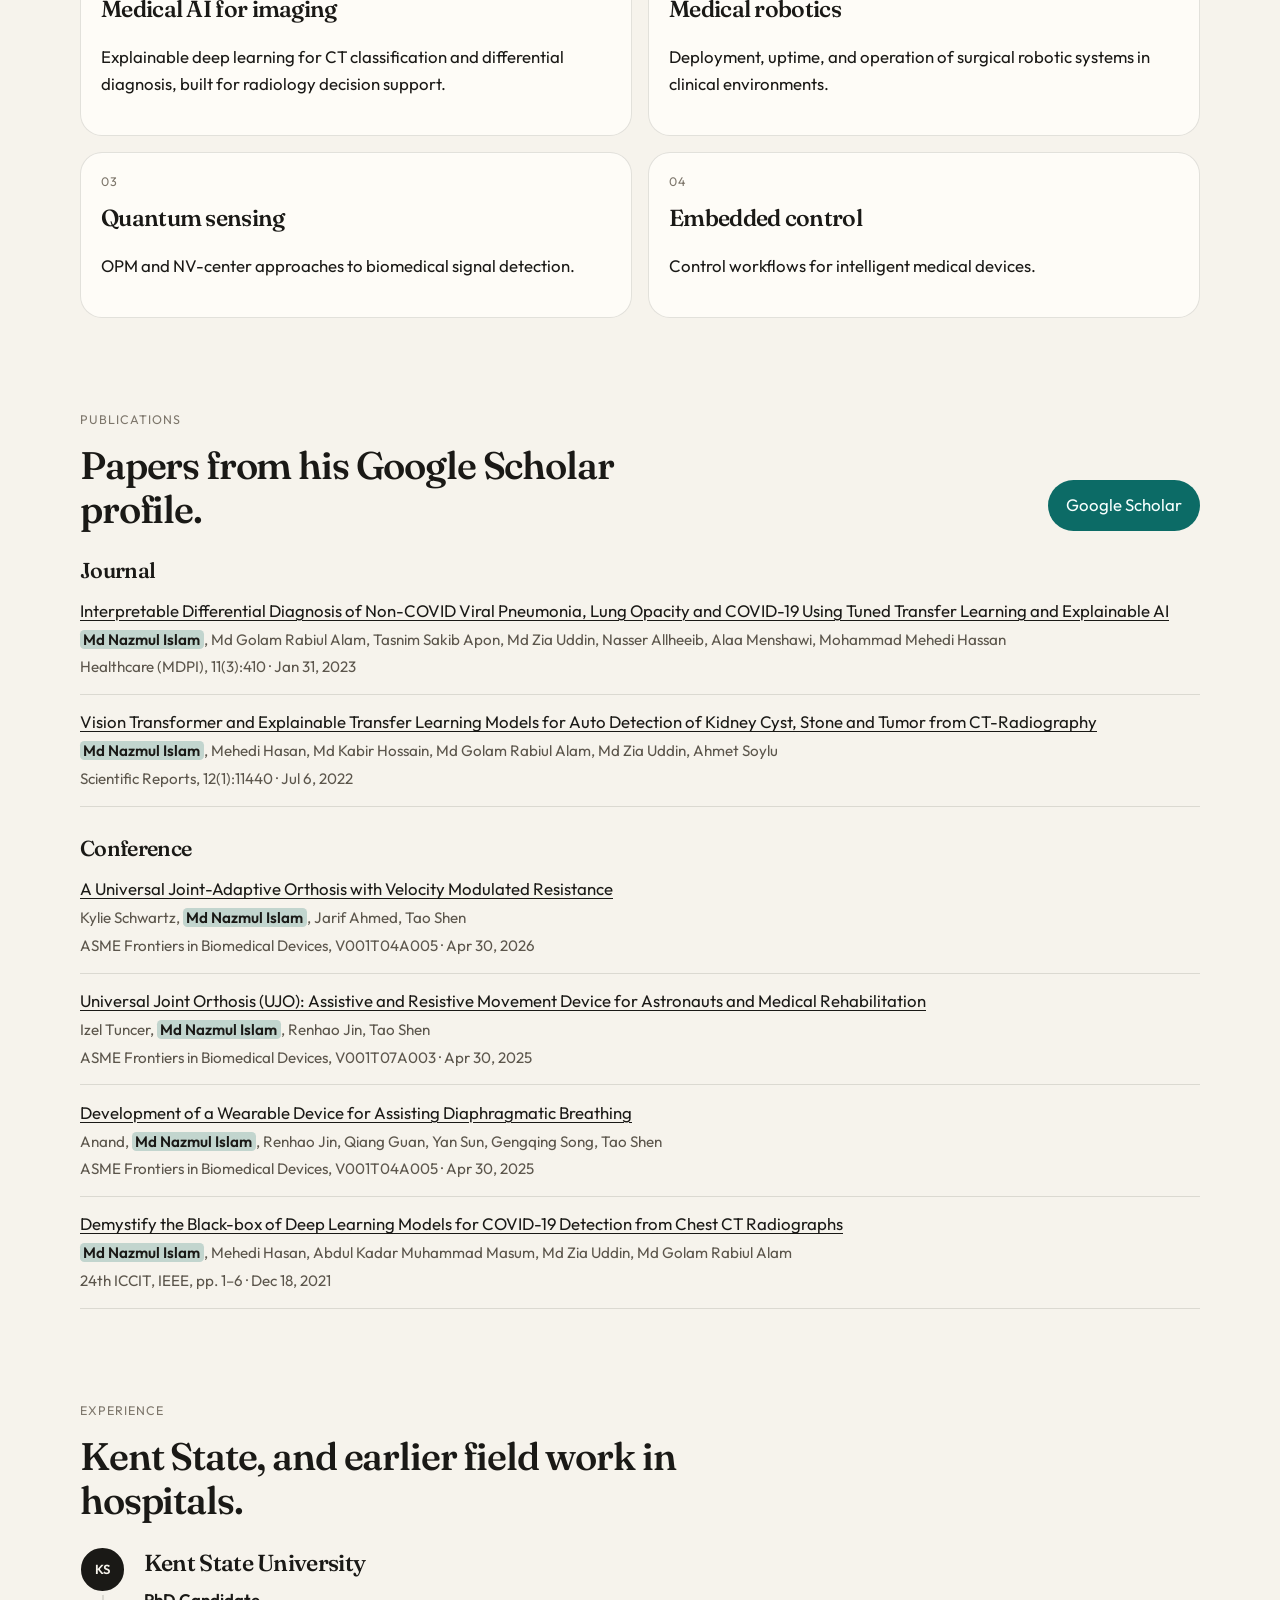
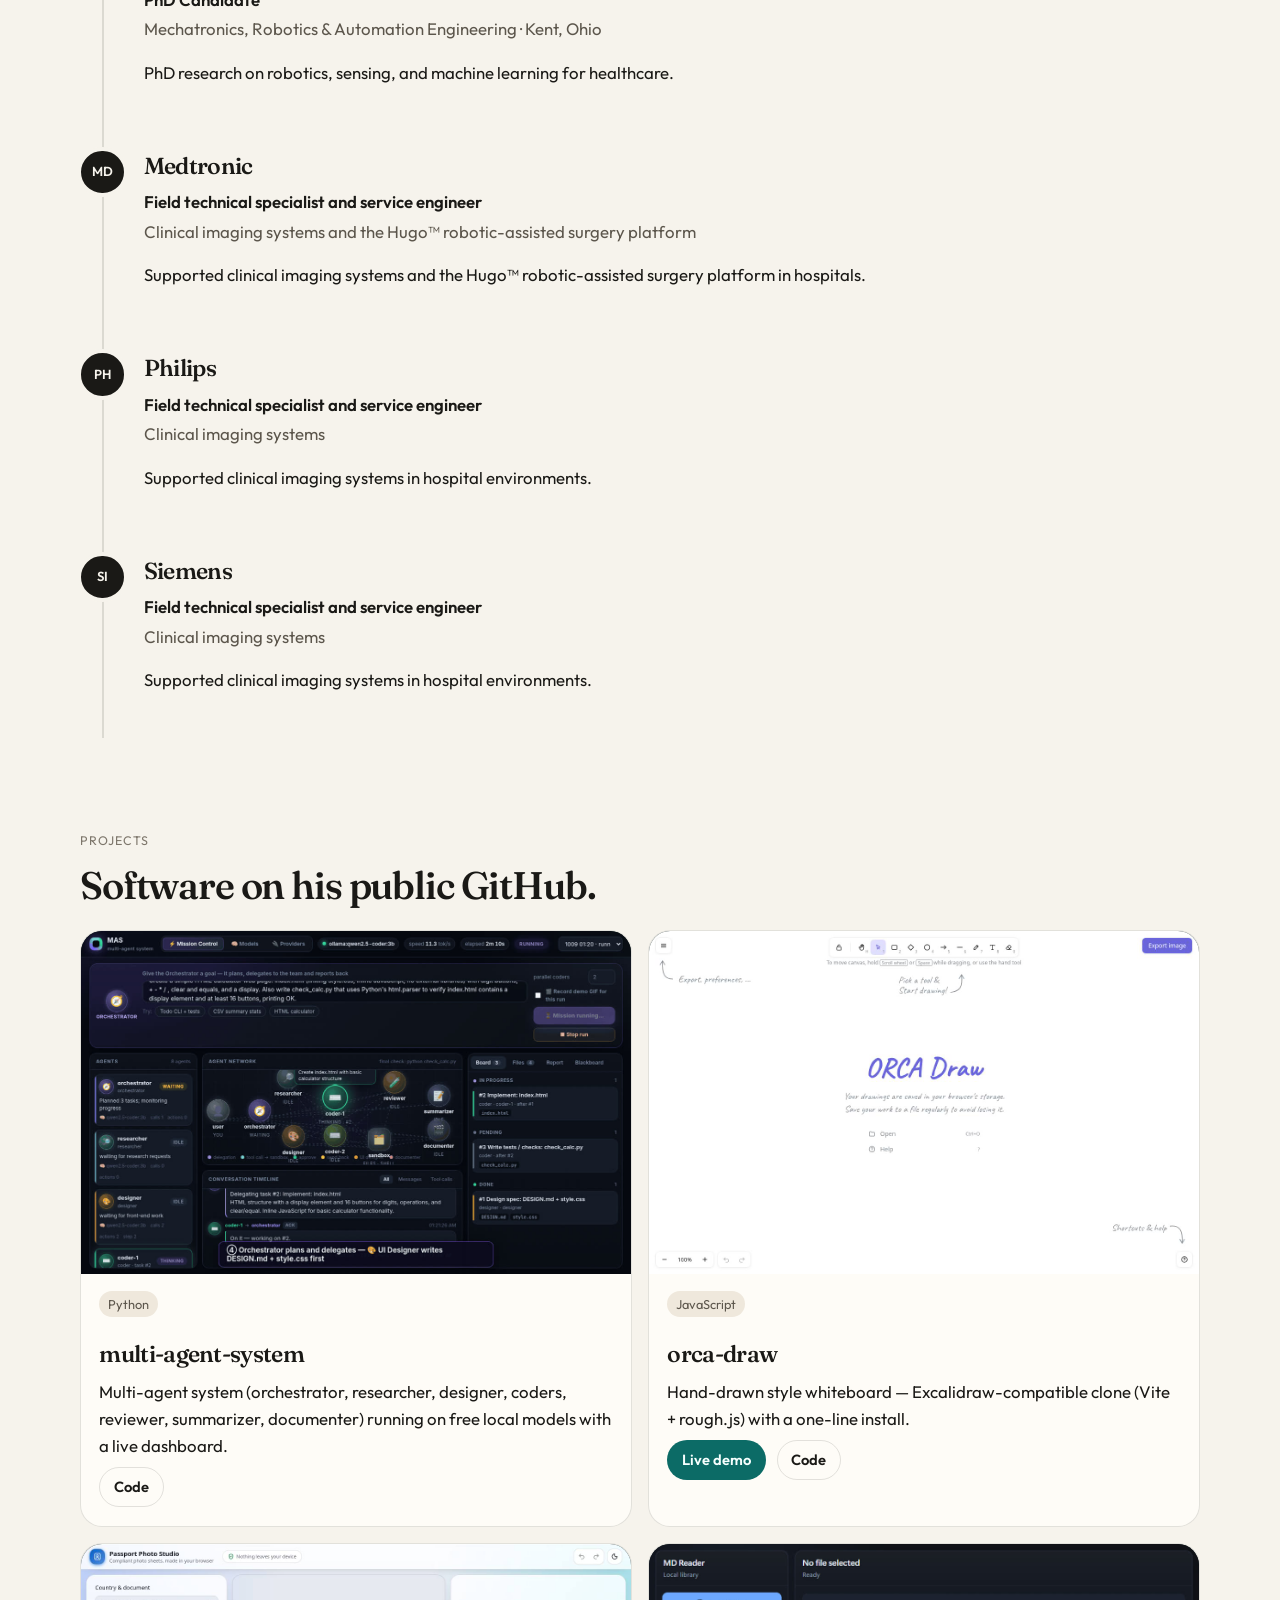
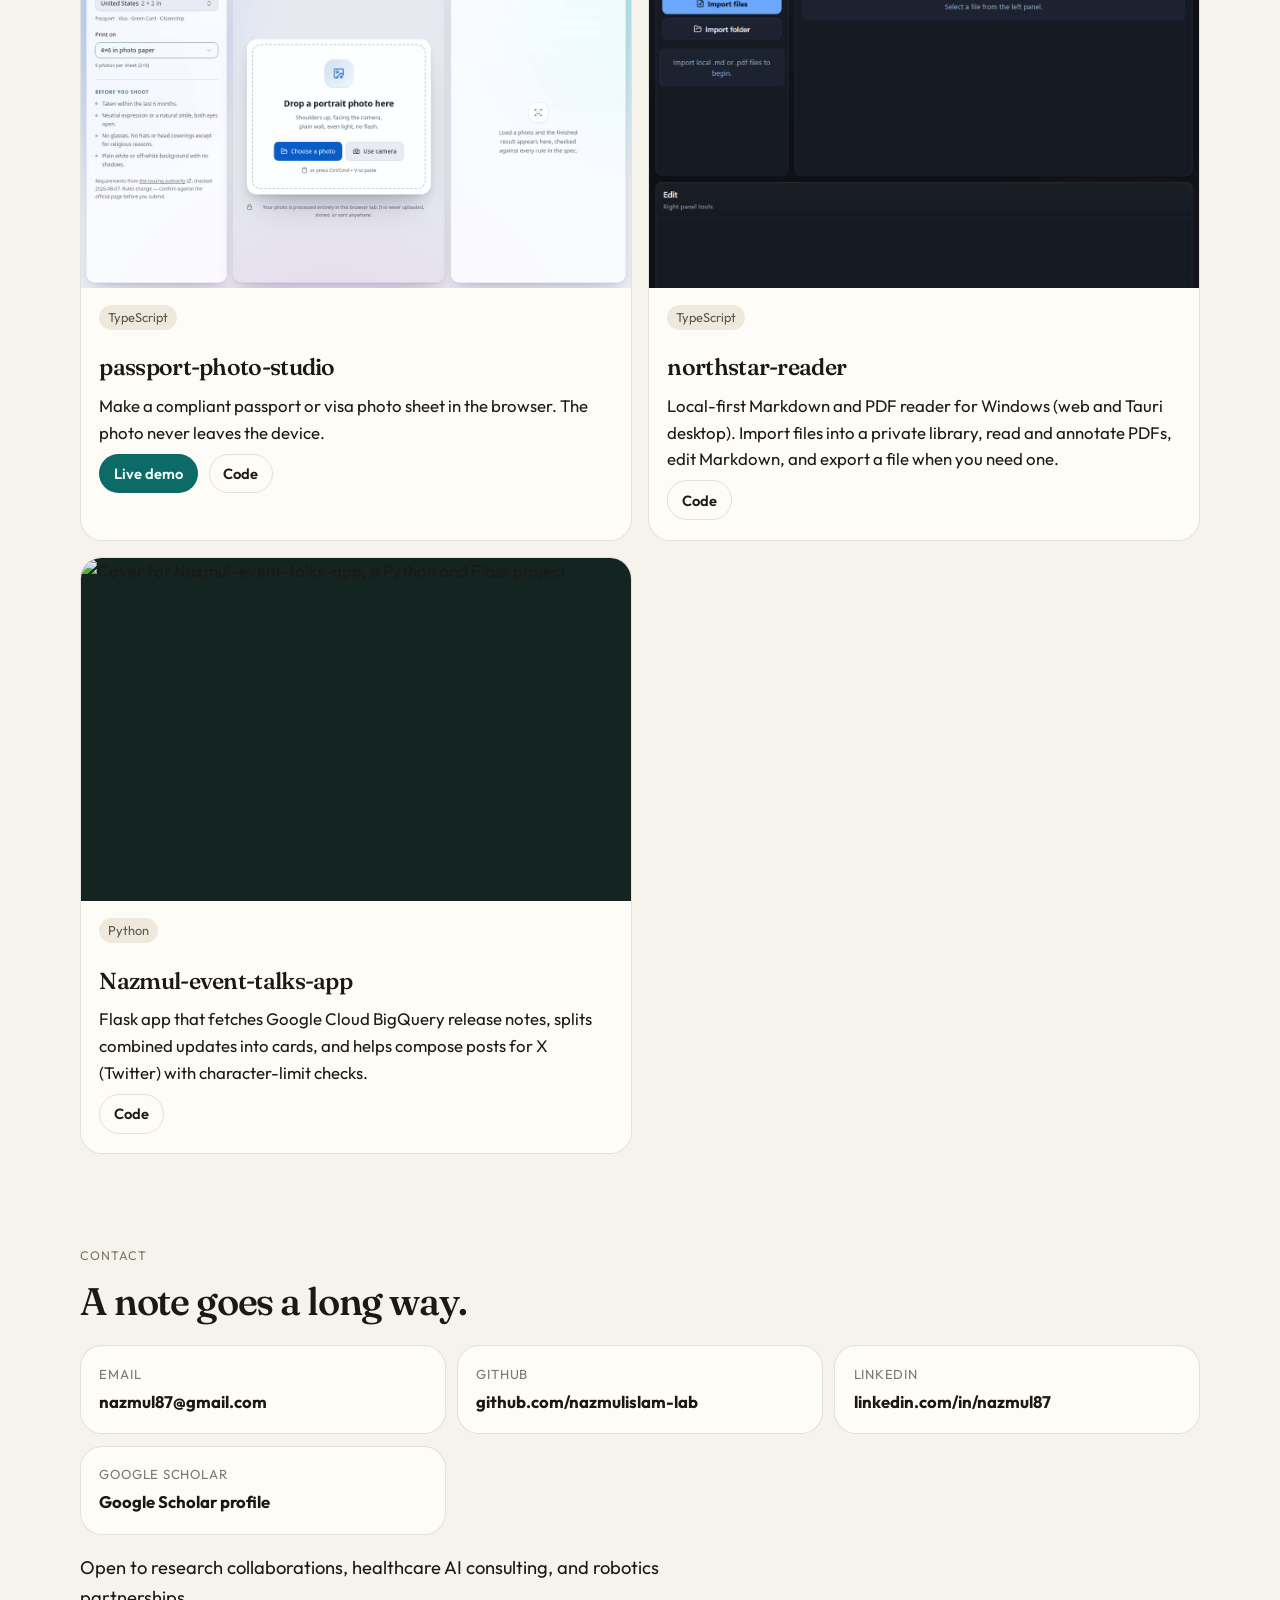
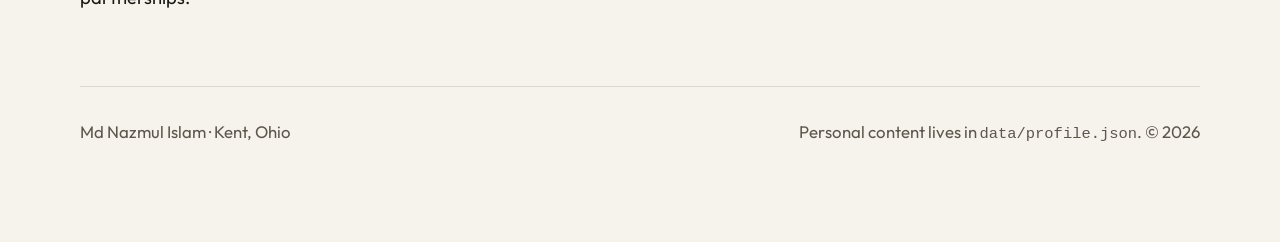
==== commit c0f897a1: "Add the six Google Scholar papers with author highlights and DOI links. Journal and conference entri" ====
--- a/index.html
+++ b/index.html
@@ -136,12 +136,21 @@
       </section>
 
       <section id="publications" class="section reveal" data-publications-section hidden>
-        <div class="section-head">
-          <p class="kicker" data-publications-kicker>Publications</p>
-          <h2 data-publications-title>Selected publications</h2>
+        <div class="section-head section-head-split">
+          <div>
+            <p class="kicker" data-publications-kicker>Publications</p>
+            <h2 data-publications-title>Papers from his Google Scholar profile.</h2>
+          </div>
+          <a
+            class="button button-primary"
+            data-scholar-link
+            href="https://scholar.google.com/citations?user=L6BZ7JoAAAAJ&hl=en"
+            target="_blank"
+            rel="noopener noreferrer"
+          >Google Scholar</a>
         </div>
         <div data-papers-block>
-          <ol class="papers" data-publications></ol>
+          <div data-publications></div>
         </div>
         <div data-talks-block hidden>
           <h3 class="subhead">Talks</h3>
--- a/css/styles.css
+++ b/css/styles.css
@@ -288,6 +288,17 @@
 
 .section-head { margin-bottom: 1.4rem; max-width: 40rem; }
 
+.section-head-split {
+  max-width: none;
+  display: flex;
+  justify-content: space-between;
+  align-items: flex-end;
+  gap: 1rem 1.5rem;
+  flex-wrap: wrap;
+}
+
+.section-head-split h2 { max-width: 36rem; }
+
 .about-grid {
   display: grid;
   grid-template-columns: 1.15fr 0.85fr;
@@ -335,6 +346,20 @@
 }
 
 .papers a { color: var(--ink); text-decoration-thickness: 1px; text-underline-offset: 0.18em; }
+
+.paper-group + .paper-group { margin-top: 1.6rem; }
+
+.authors { margin: 0; color: var(--muted); font-size: 0.95rem; }
+
+.paper-group:first-child .subhead { margin-top: 0; }
+
+.authors .self {
+  color: var(--ink);
+  font-weight: 600;
+  background: color-mix(in srgb, var(--accent) 22%, transparent);
+  border-radius: 0.28em;
+  padding: 0 0.22em;
+}
 
 .venue { color: var(--muted); font-size: 0.95rem; }
 
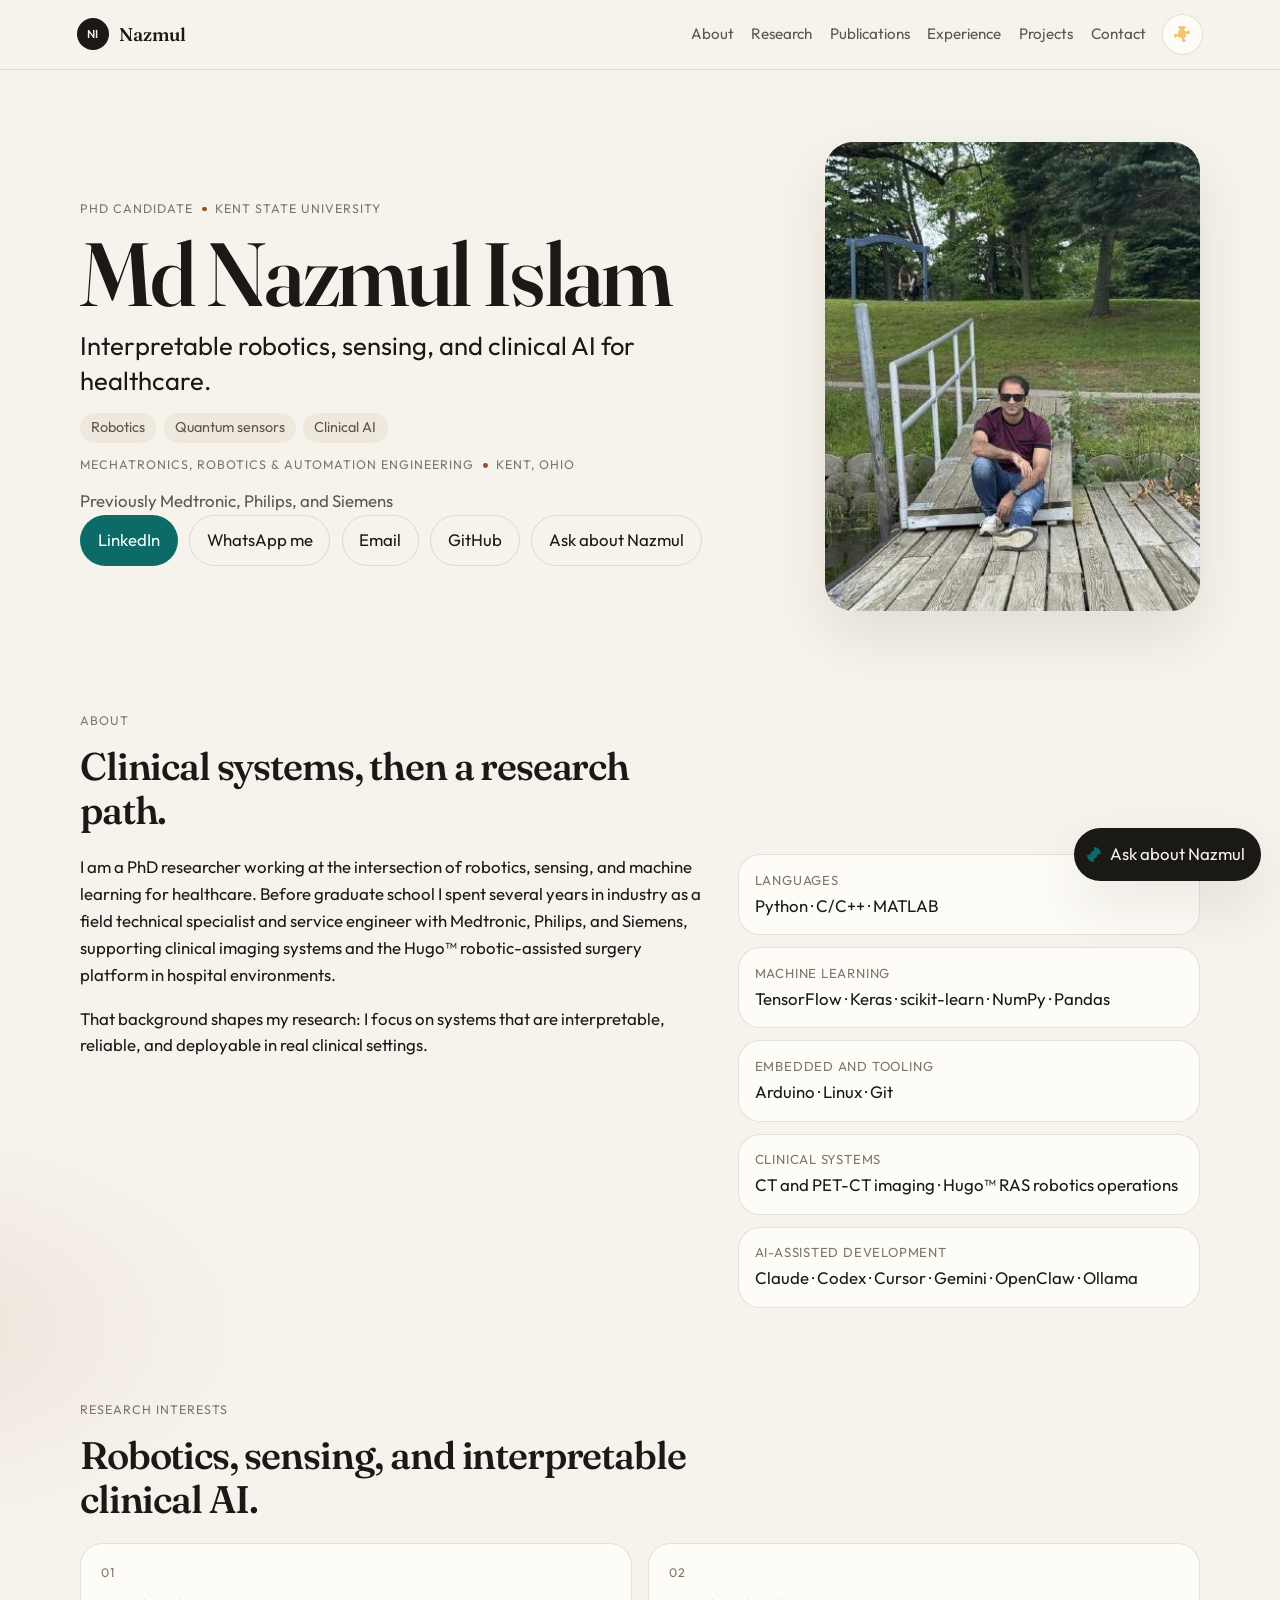
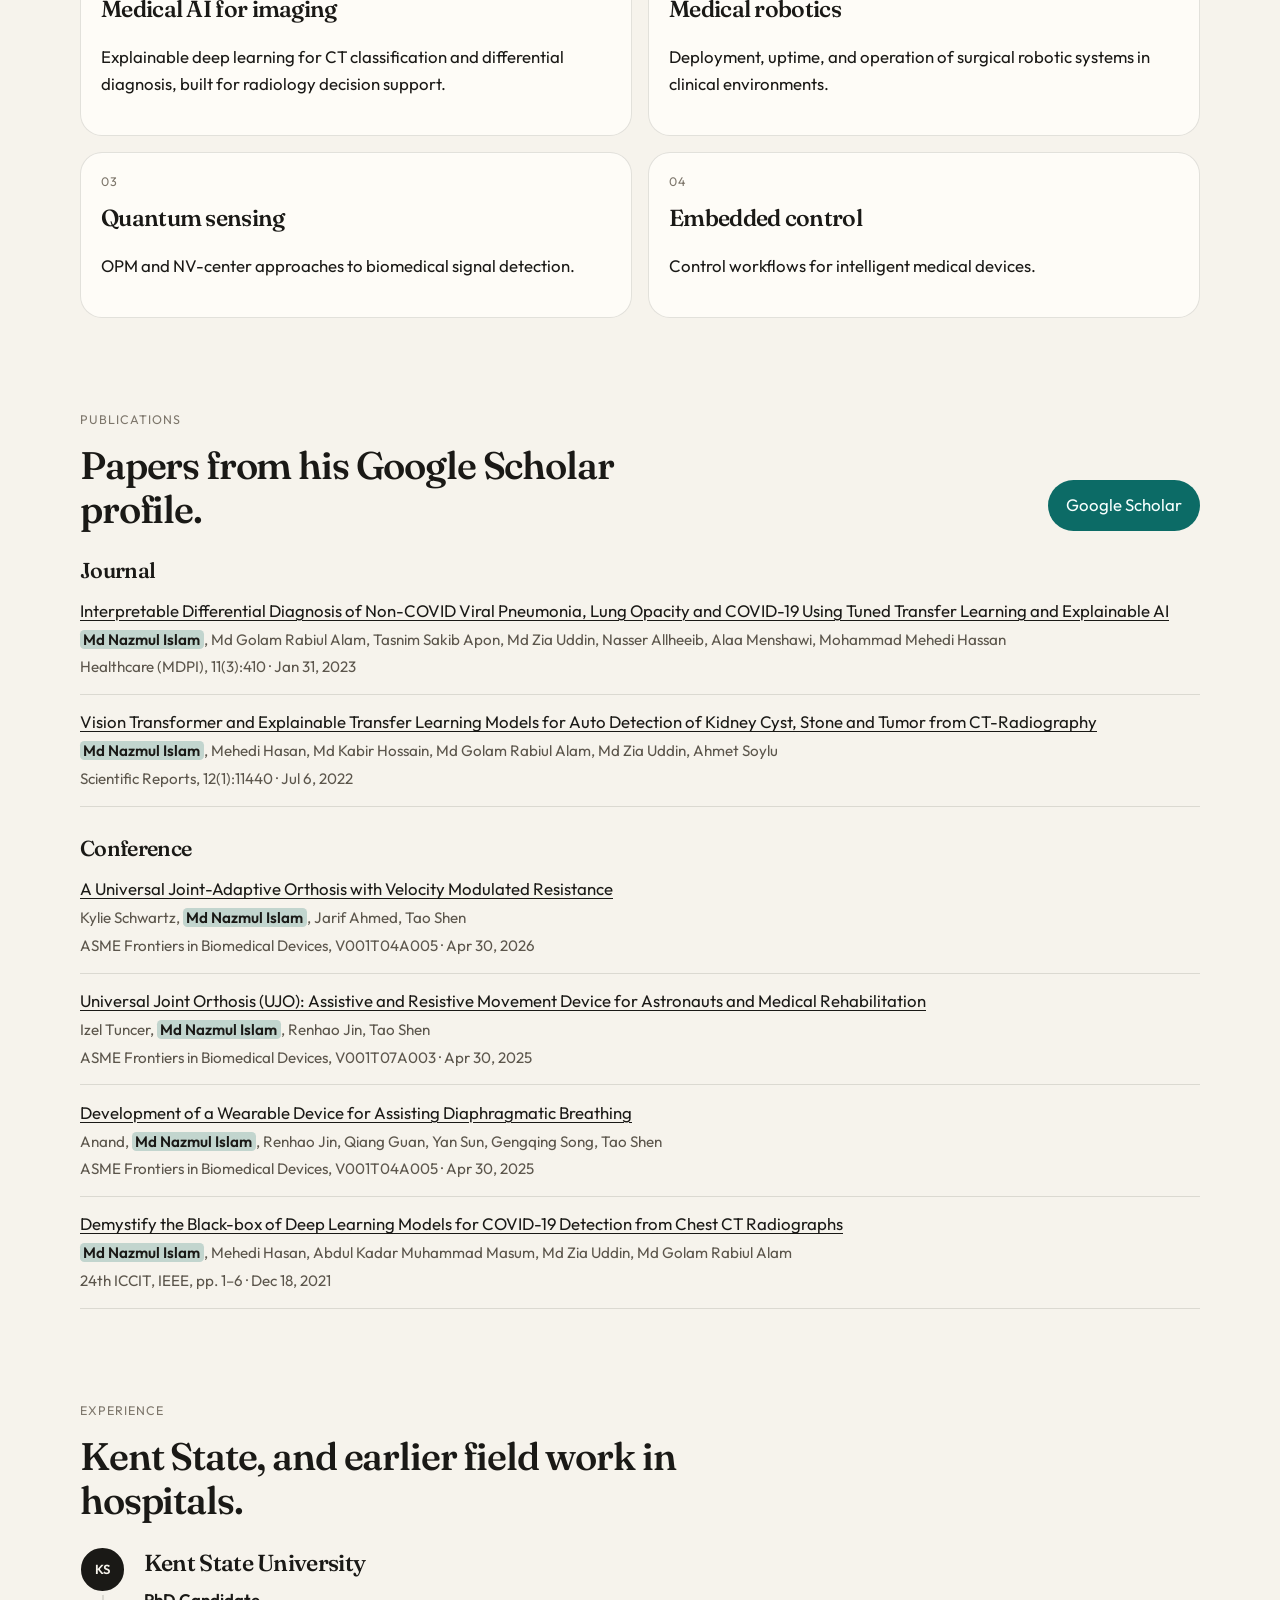
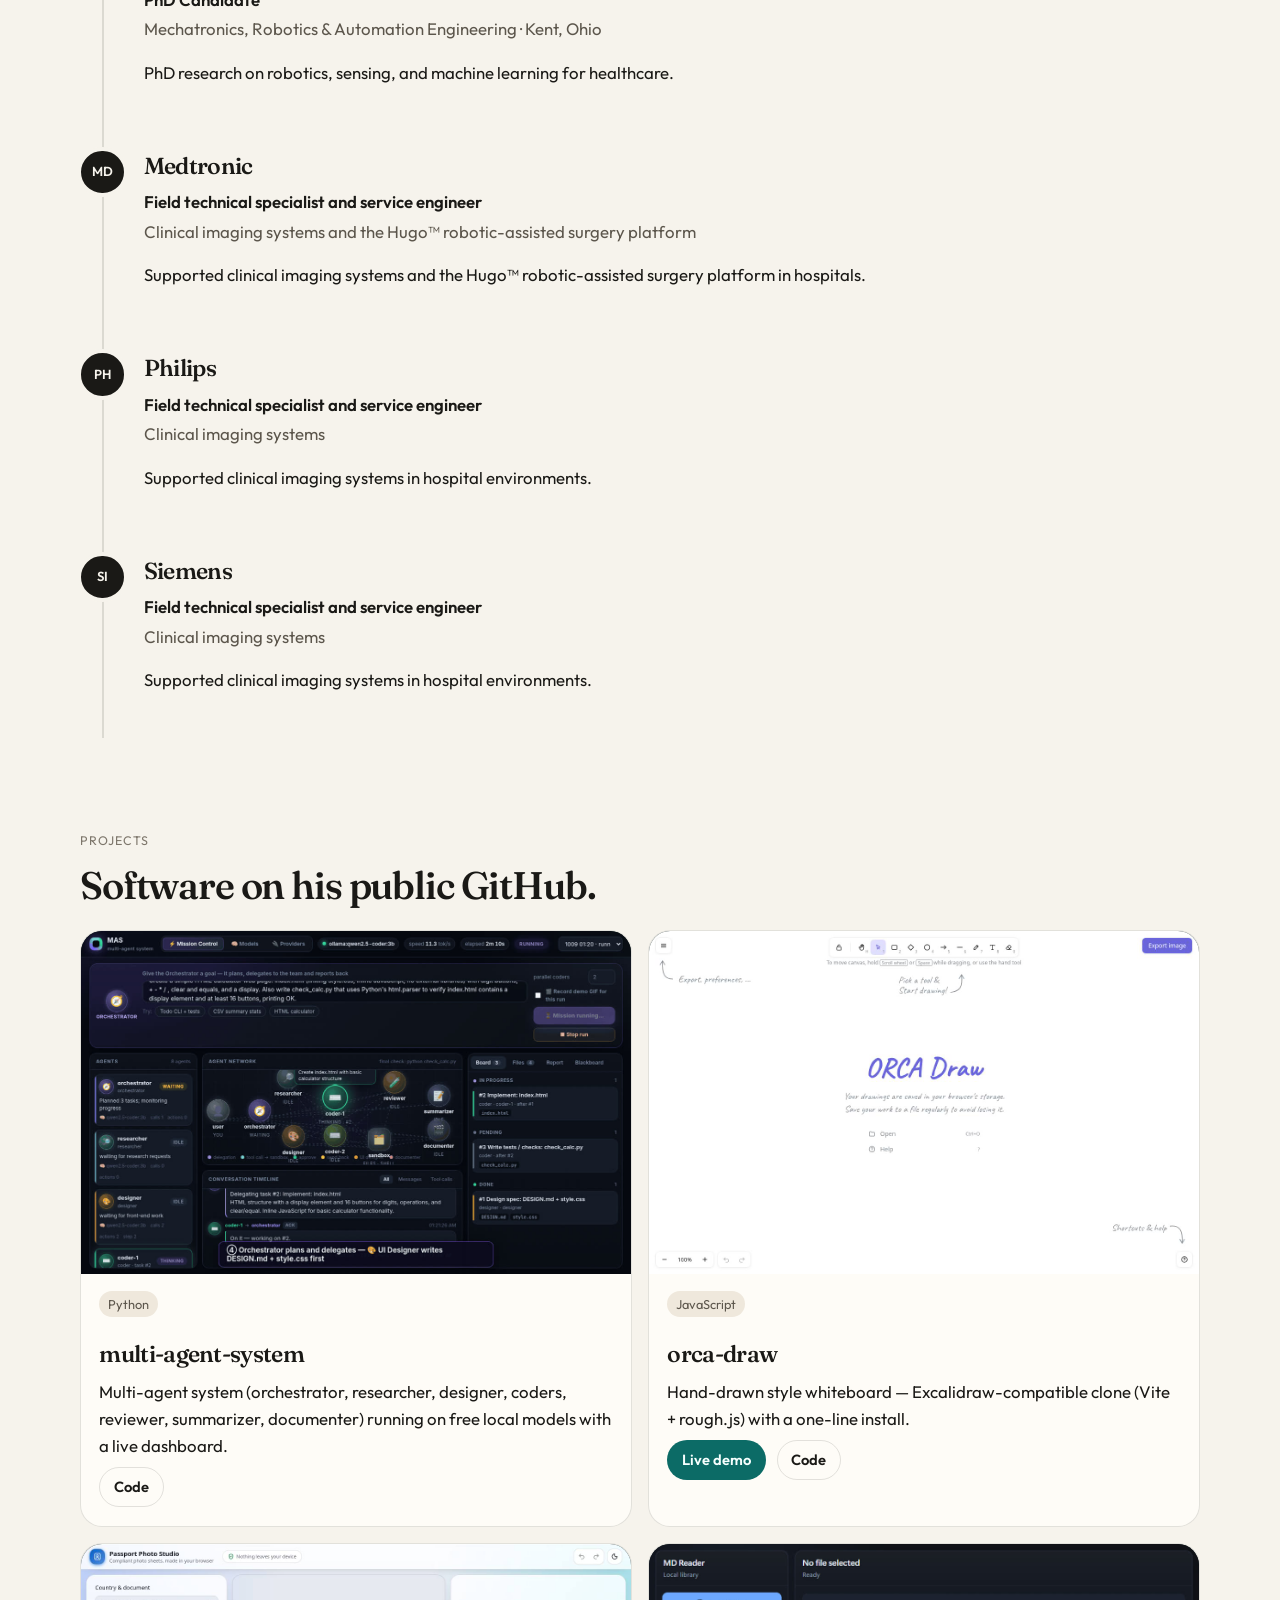
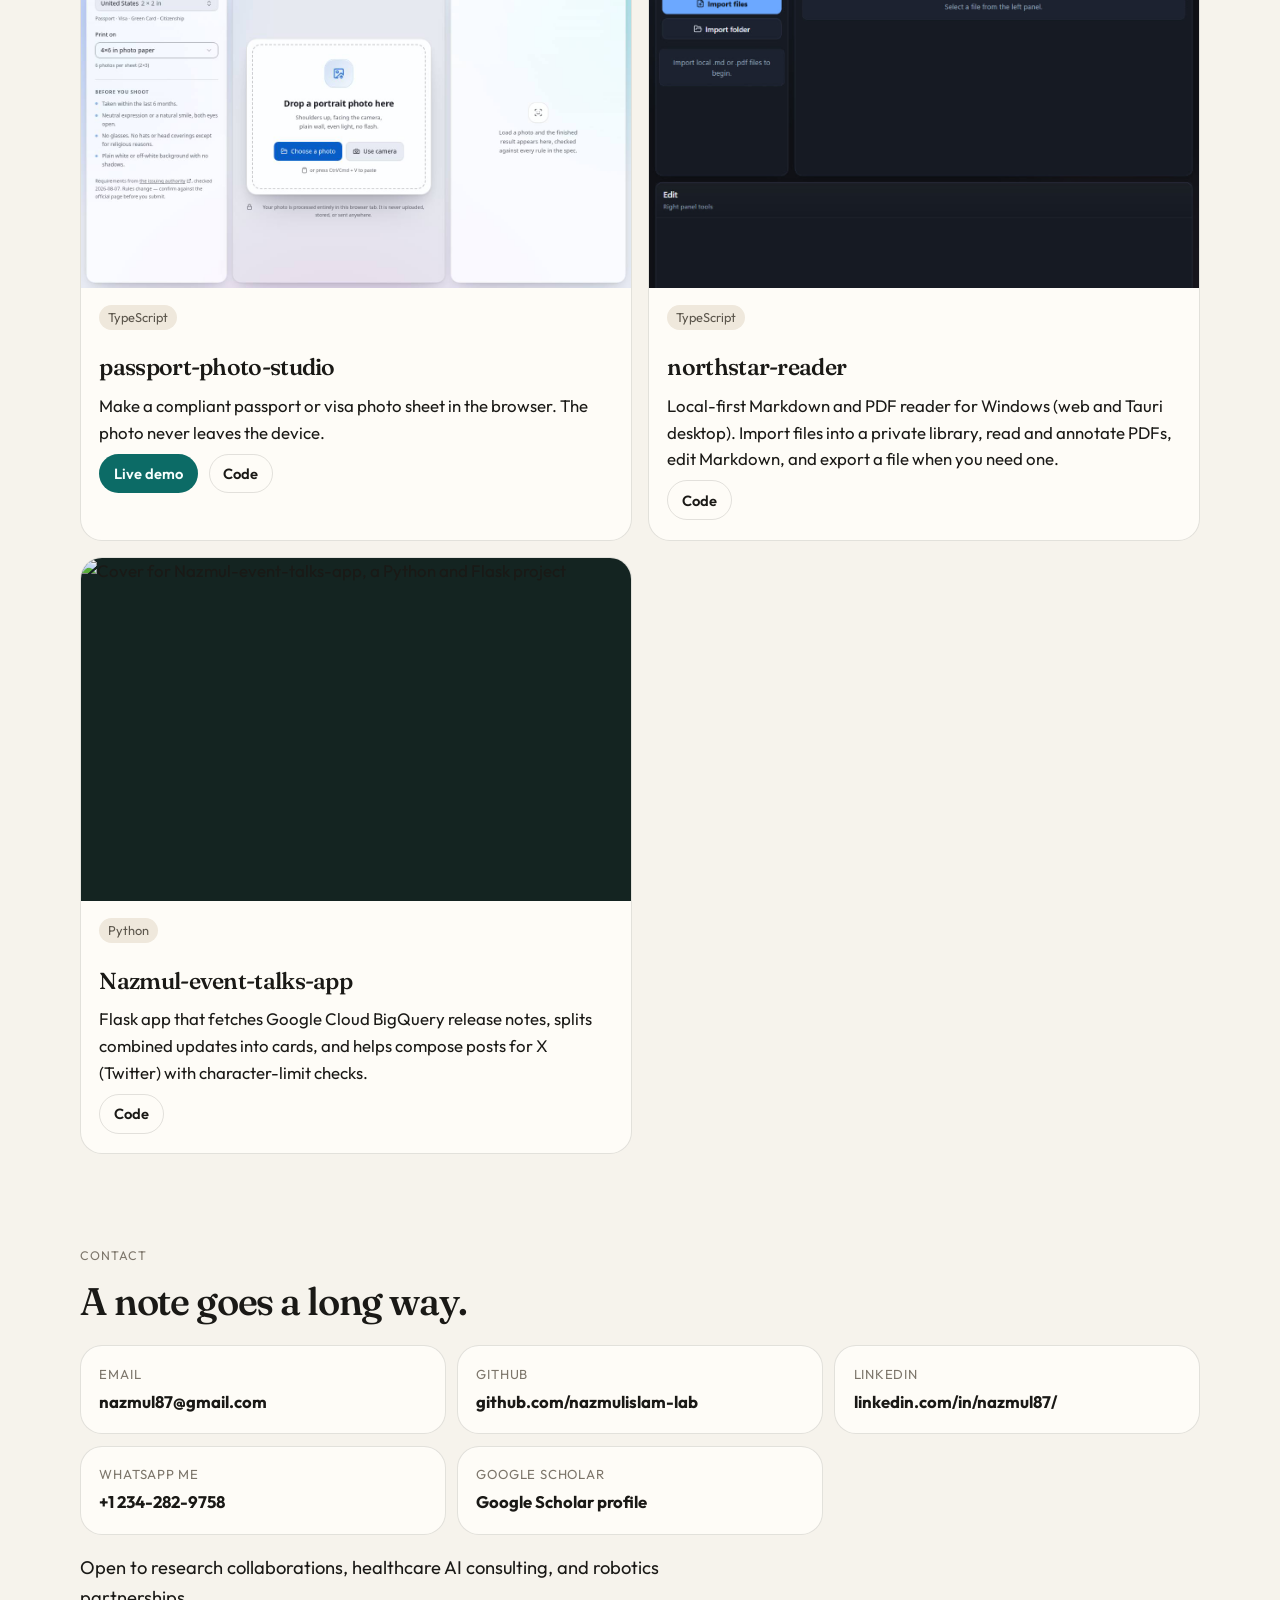
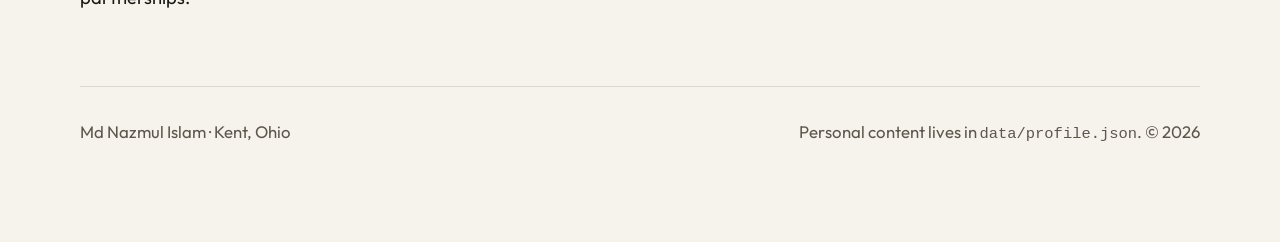
==== commit 5f8267c0: "Add a WhatsApp contact button and use the exact LinkedIn URL. The hero and contact card link to http" ====
--- a/index.html
+++ b/index.html
@@ -97,7 +97,8 @@
           </p>
           <p class="previous" data-previous>Previously Medtronic, Philips, and Siemens.</p>
           <div class="hero-actions">
-            <a class="button button-primary" data-linkedin-link href="https://www.linkedin.com/in/nazmul87">LinkedIn</a>
+            <a class="button button-primary" data-linkedin-link href="https://www.linkedin.com/in/nazmul87/">LinkedIn</a>
+            <a class="button button-ghost" data-whatsapp-link href="https://wa.me/12342829758" target="_blank" rel="noopener noreferrer">WhatsApp me</a>
             <a class="button button-ghost" data-email-link href="mailto:nazmul87@gmail.com">Email</a>
             <a class="button button-ghost" data-github-link href="https://github.com/nazmulislam-lab">GitHub</a>
             <a class="button button-ghost" data-cv-link href="" hidden>Download CV</a>
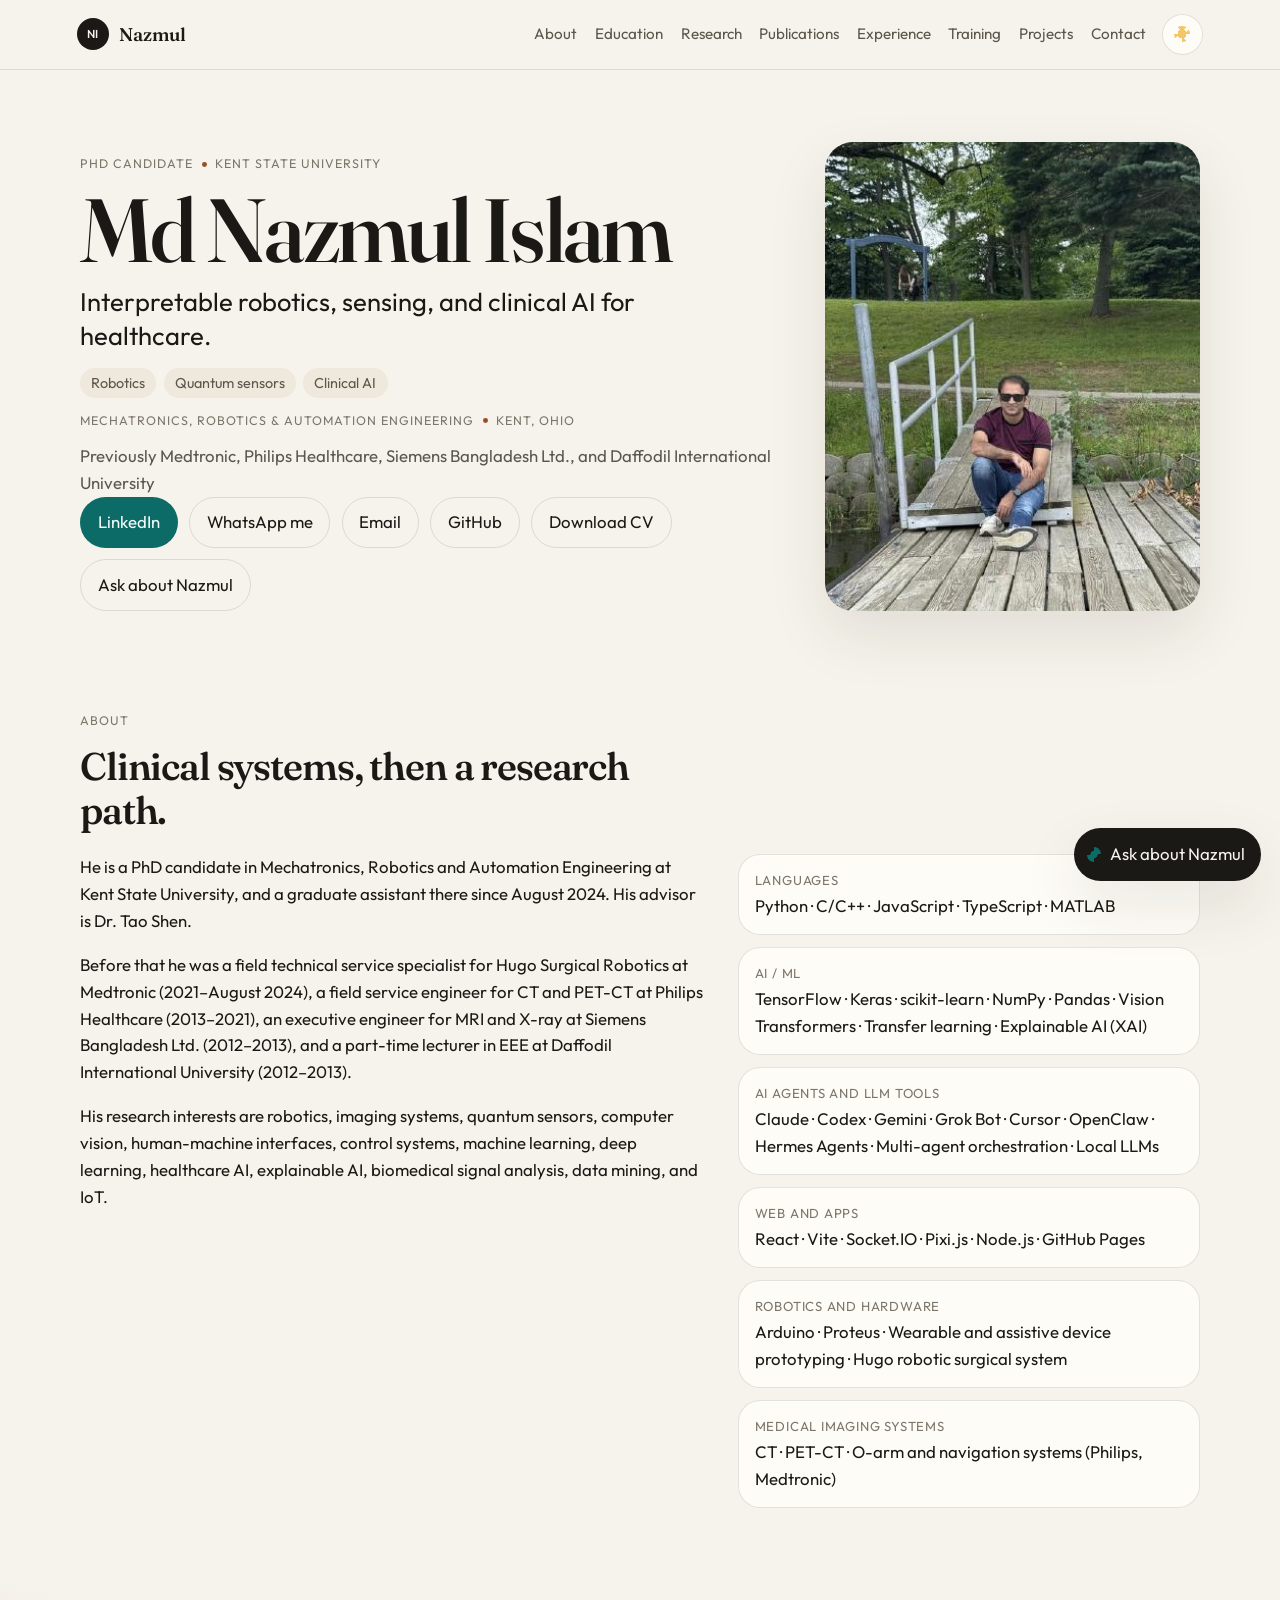
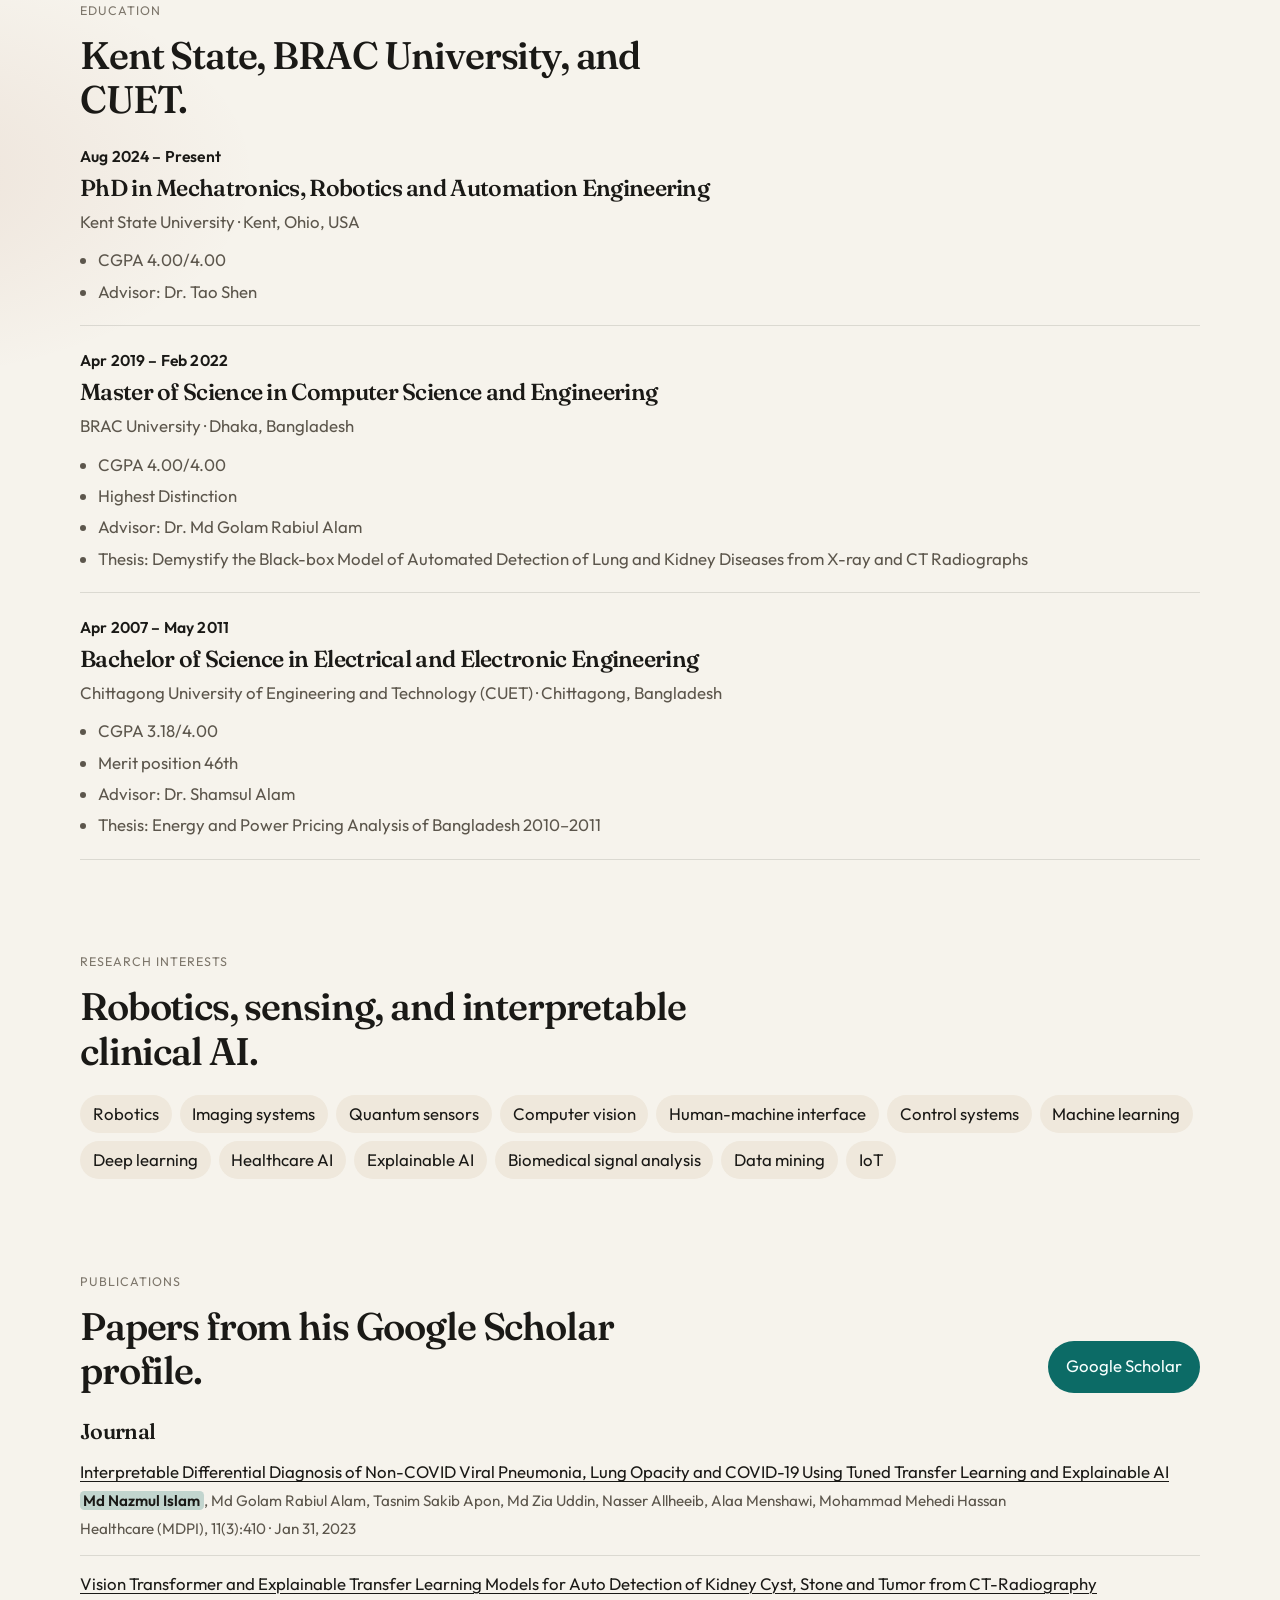
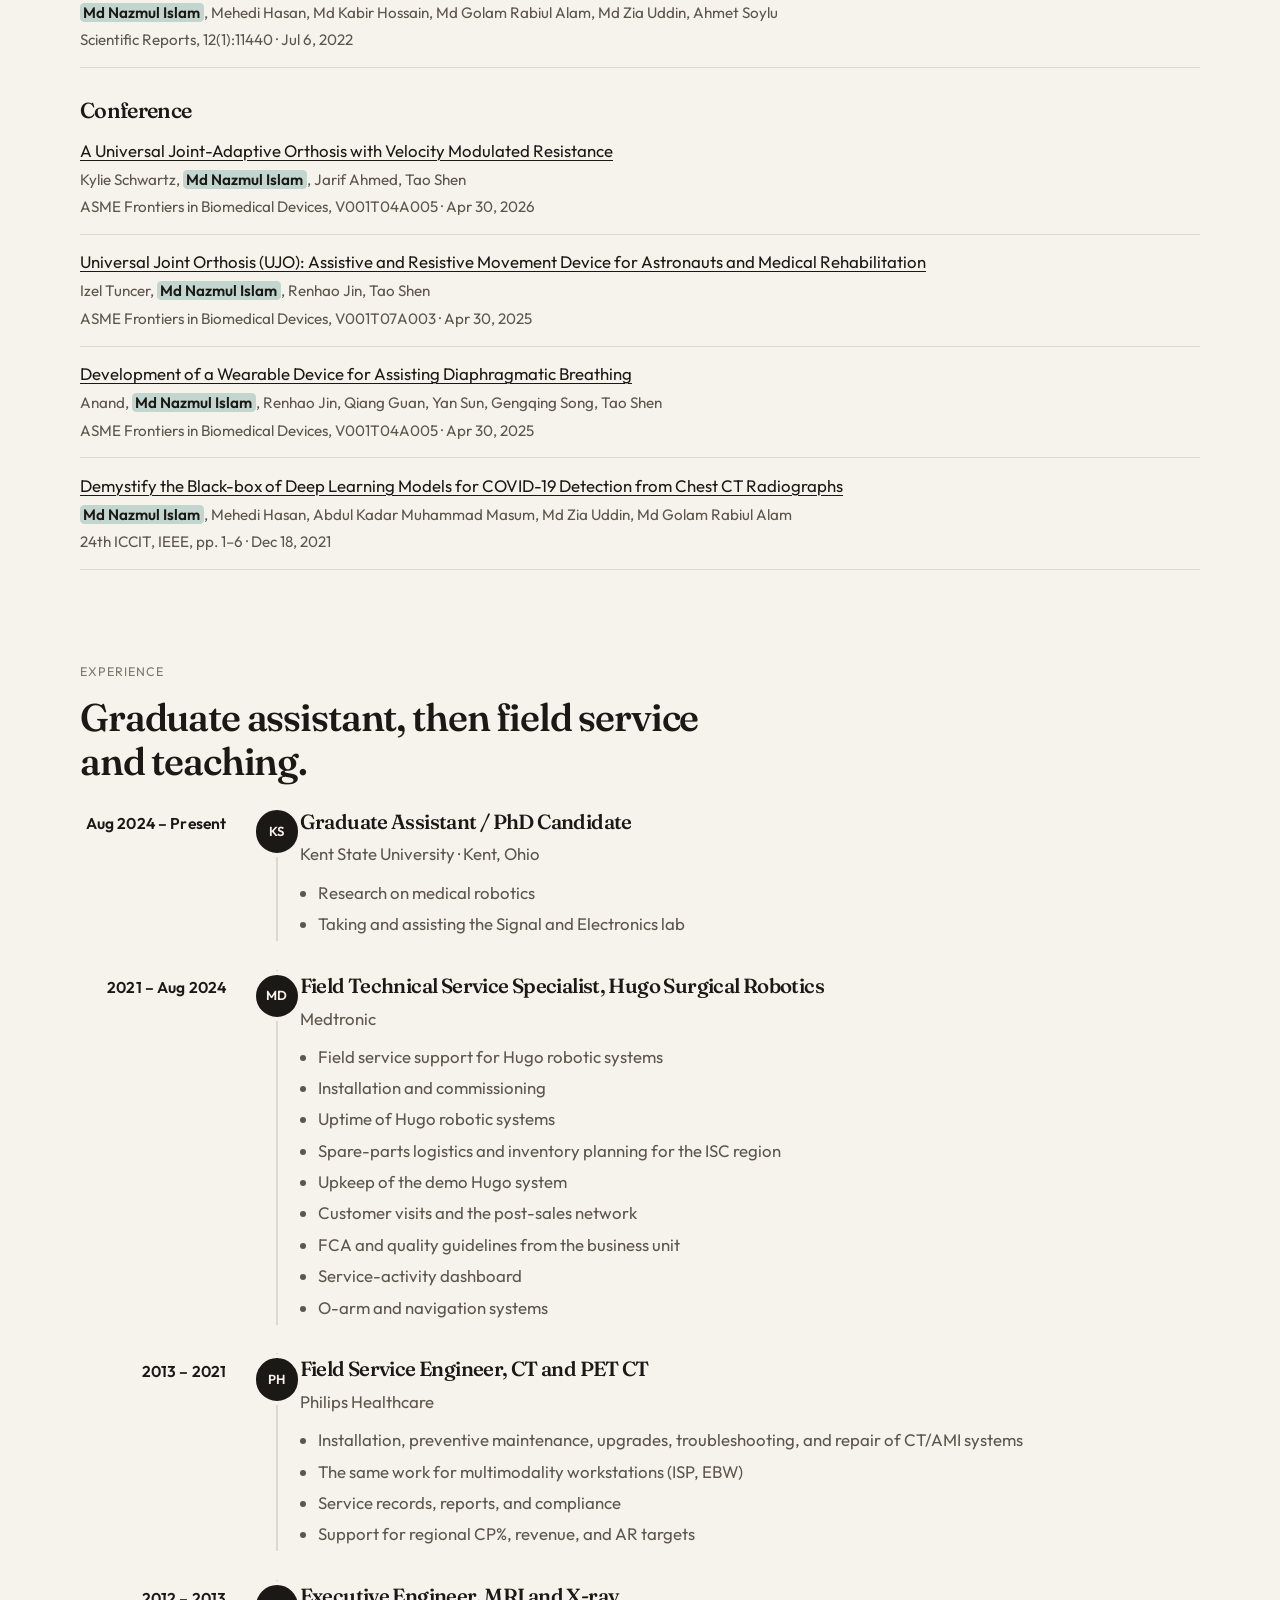
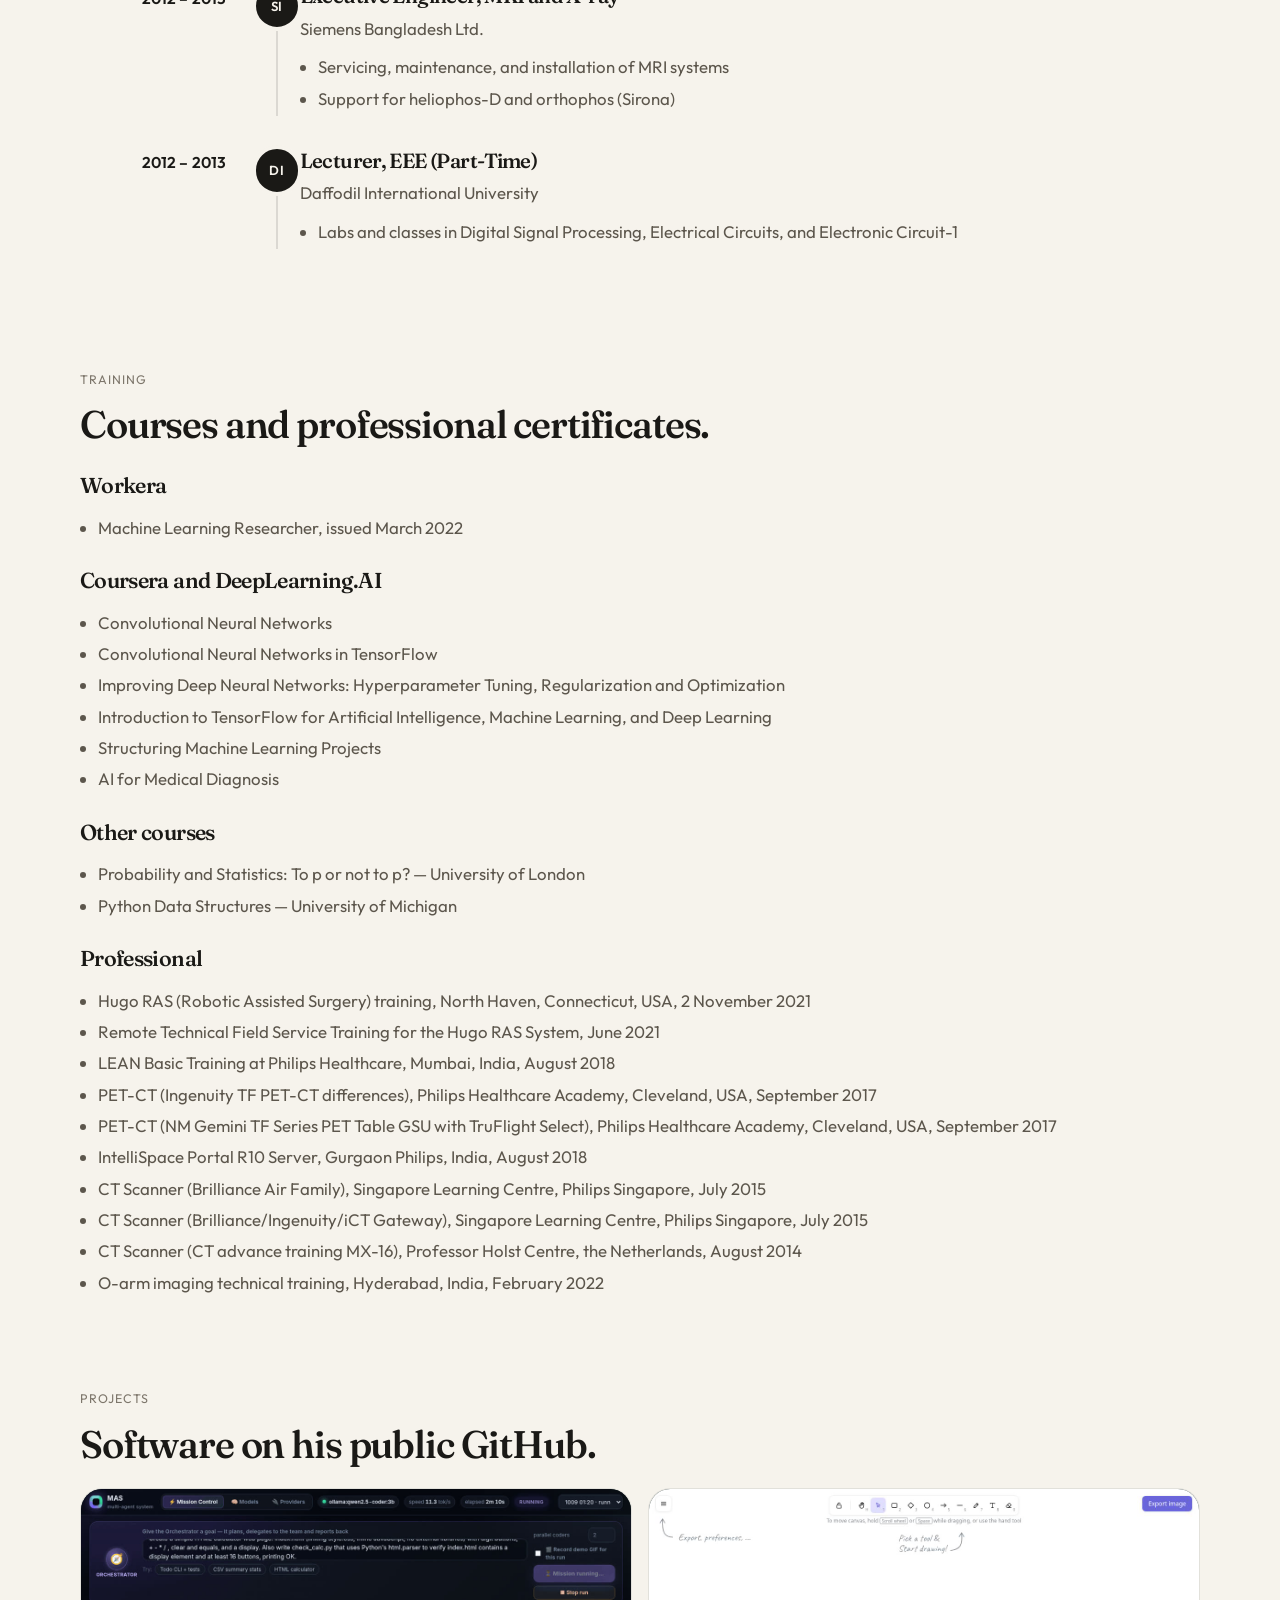
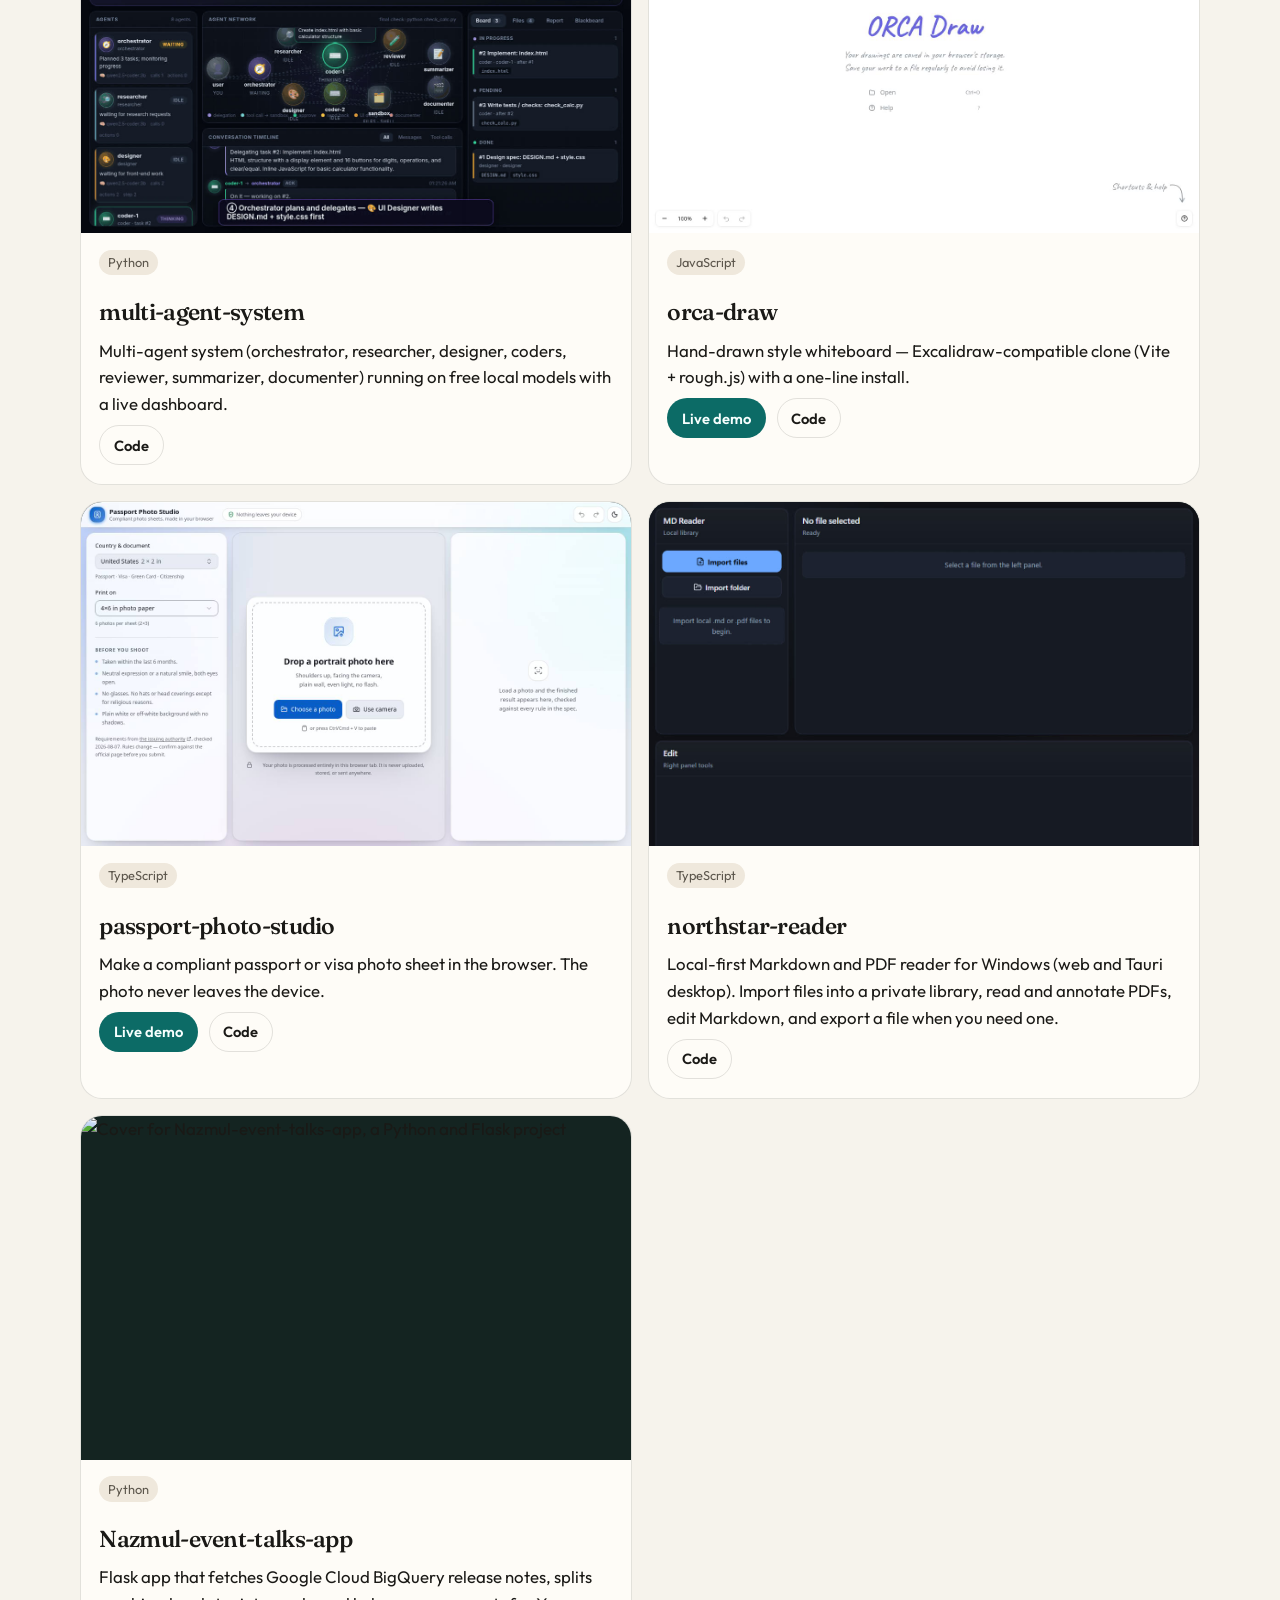
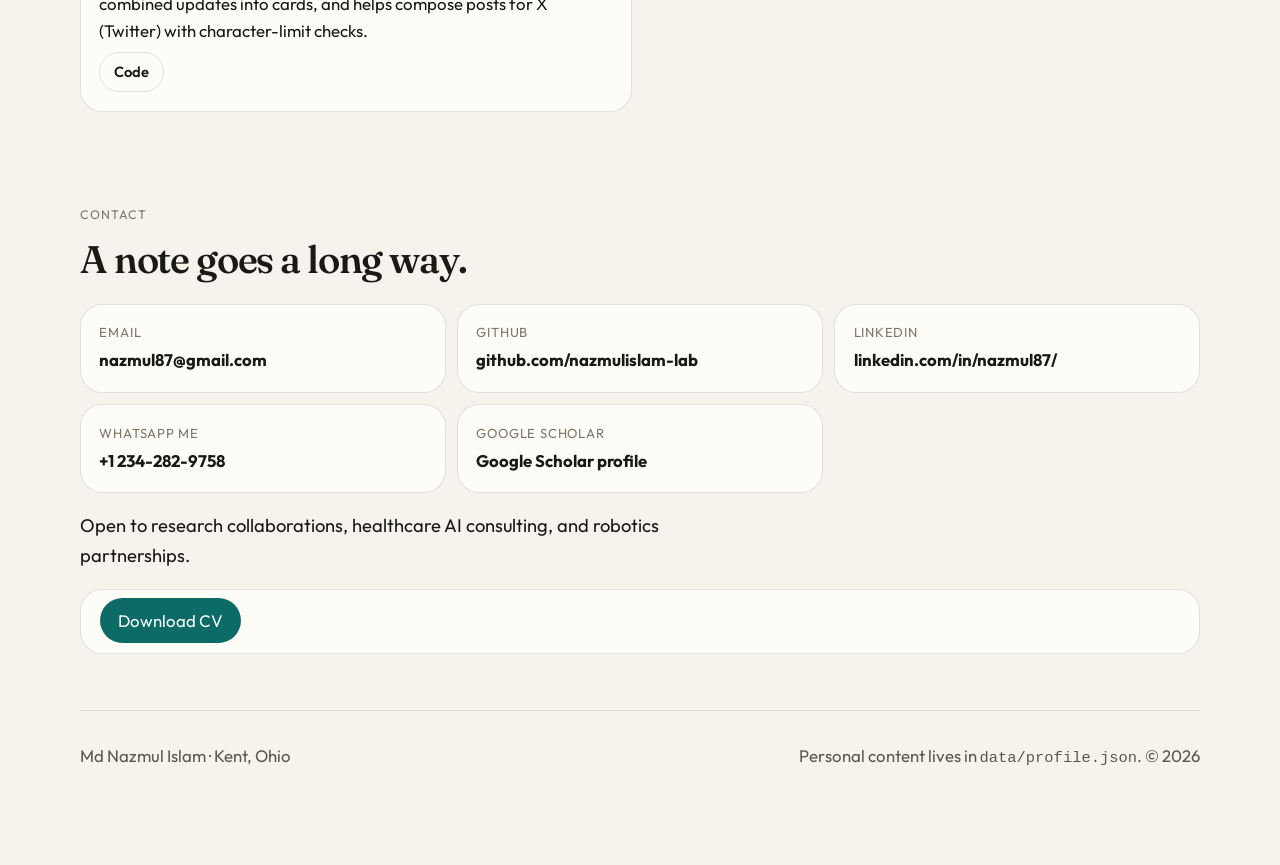
==== commit 376b1ab0: "Publish the CV and fill education, dates, and duties from it. The Download CV button uses the approv" ====
--- a/index.html
+++ b/index.html
@@ -60,9 +60,11 @@
       </button>
       <nav id="site-nav" class="site-nav" data-nav>
         <a href="#about">About</a>
+        <a href="#education">Education</a>
         <a href="#research">Research</a>
         <a href="#publications" data-nav-publications hidden>Publications</a>
         <a href="#experience">Experience</a>
+        <a href="#certifications" data-nav-certifications hidden>Training</a>
         <a href="#projects">Projects</a>
         <a href="#beyond" data-nav-beyond hidden>Beyond work</a>
         <a href="#contact">Contact</a>
@@ -128,12 +130,20 @@
         </div>
       </section>
 
+      <section id="education" class="section reveal">
+        <div class="section-head">
+          <p class="kicker">Education</p>
+          <h2>Kent State, BRAC University, and CUET.</h2>
+        </div>
+        <div class="edu-list" data-education></div>
+      </section>
+
       <section id="research" class="section reveal">
         <div class="section-head">
           <p class="kicker">Research interests</p>
           <h2>Robotics, sensing, and interpretable clinical AI.</h2>
         </div>
-        <div class="card-grid" data-research></div>
+        <ul class="interests" data-research></ul>
       </section>
 
       <section id="publications" class="section reveal" data-publications-section hidden>
@@ -162,9 +172,17 @@
       <section id="experience" class="section reveal">
         <div class="section-head">
           <p class="kicker">Experience</p>
-          <h2>Kent State, and earlier field work in hospitals.</h2>
+          <h2>Graduate assistant, then field service and teaching.</h2>
         </div>
         <div class="timeline" data-experience></div>
+      </section>
+
+      <section id="certifications" class="section reveal" data-certifications-section hidden>
+        <div class="section-head">
+          <p class="kicker">Training</p>
+          <h2>Courses and professional certificates.</h2>
+        </div>
+        <div data-certifications></div>
       </section>
 
       <section id="projects" class="section reveal">
--- a/css/styles.css
+++ b/css/styles.css
@@ -638,27 +638,46 @@
 
 .subhead { margin: 1.4rem 0 0.6rem; font-size: 1.35rem; }
 
-.timeline {
-  margin-left: 1.35rem;
-  border-left: 2px solid var(--line);
-}
+.timeline { margin: 0; border: 0; gap: 0; }
 
 .job {
   display: grid;
-  grid-template-columns: auto 1fr;
-  gap: 0.85rem 1rem;
+  grid-template-columns: 11rem minmax(0, 1fr);
+  gap: 0.35rem 1.25rem;
   align-items: start;
-  padding: 0 0 1.7rem;
+  padding: 0 0 1.8rem;
   background: transparent;
   border: 0;
   border-radius: 0;
   box-shadow: none;
 }
 
+.job-dates {
+  margin: 0.35rem 0 0;
+  padding-right: 1.85rem;
+  text-align: right;
+  font-weight: 600;
+  font-size: 0.98rem;
+  letter-spacing: 0.01em;
+  color: var(--ink);
+}
+
+.job-body {
+  position: relative;
+  border-left: 2px solid var(--line);
+  padding: 0 0 0.2rem 1.35rem;
+}
+
+.job-body h3 { margin: 0; font-size: 1.28rem; }
+
+.job-org { margin: 0.2rem 0 0; color: var(--muted); }
+
 .job-mark {
+  position: absolute;
+  left: calc(-1.575rem - 1px);
+  top: 0.05rem;
   width: 3.15rem;
   height: 3.15rem;
-  margin-left: calc(-1.575rem - 1px);
   border: 4px solid var(--bg);
   border-radius: 50%;
   display: grid;
@@ -670,6 +689,41 @@
   letter-spacing: 0.04em;
 }
 
+.duties {
+  margin: 0.7rem 0 0;
+  padding-left: 1.15rem;
+  display: grid;
+  gap: 0.28rem;
+  color: var(--muted);
+}
+
+.edu-list { display: grid; gap: 1.4rem; }
+
+.edu {
+  padding-bottom: 1.2rem;
+  border-bottom: 1px solid var(--line);
+}
+
+.edu .job-dates { text-align: left; margin-top: 0; padding-right: 0; }
+
+.interests {
+  display: flex;
+  flex-wrap: wrap;
+  gap: 0.5rem;
+  margin: 0;
+  padding: 0;
+  list-style: none;
+}
+
+.interests li {
+  padding: 0.35rem 0.8rem;
+  border-radius: 999px;
+  background: var(--chip);
+  color: var(--ink);
+}
+
+.cert-group + .cert-group { margin-top: 0.4rem; }
+
 .project-card { padding: 0; overflow: hidden; }
 
 .project-media {
@@ -723,5 +777,7 @@
 
 @media (max-width: 720px) {
   .gallery { grid-template-columns: 1fr 1fr; }
-  .job-head { align-items: flex-start; }
-}
+  .job { grid-template-columns: 1fr; gap: 0.35rem; }
+  .job-dates { text-align: left; margin-top: 0; padding-right: 0; }
+  .job-body { margin-left: 0.4rem; }
+}
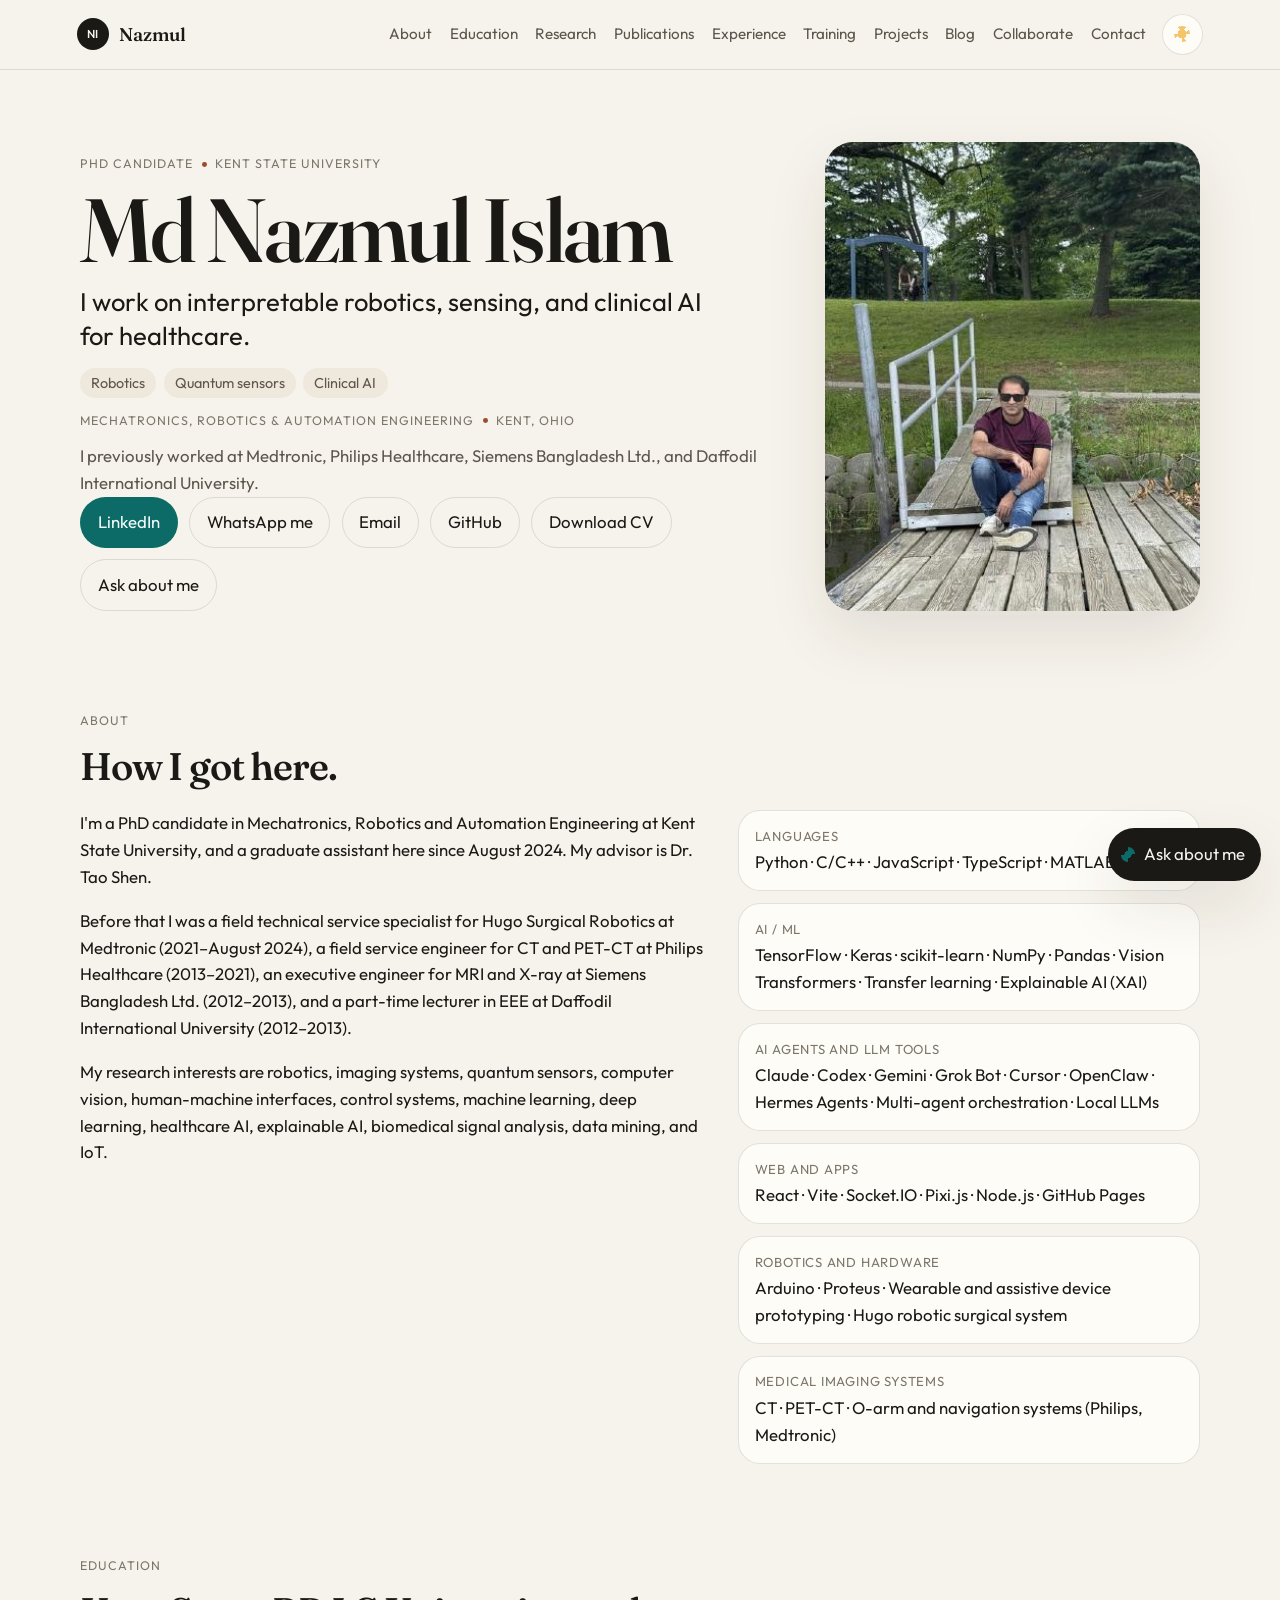
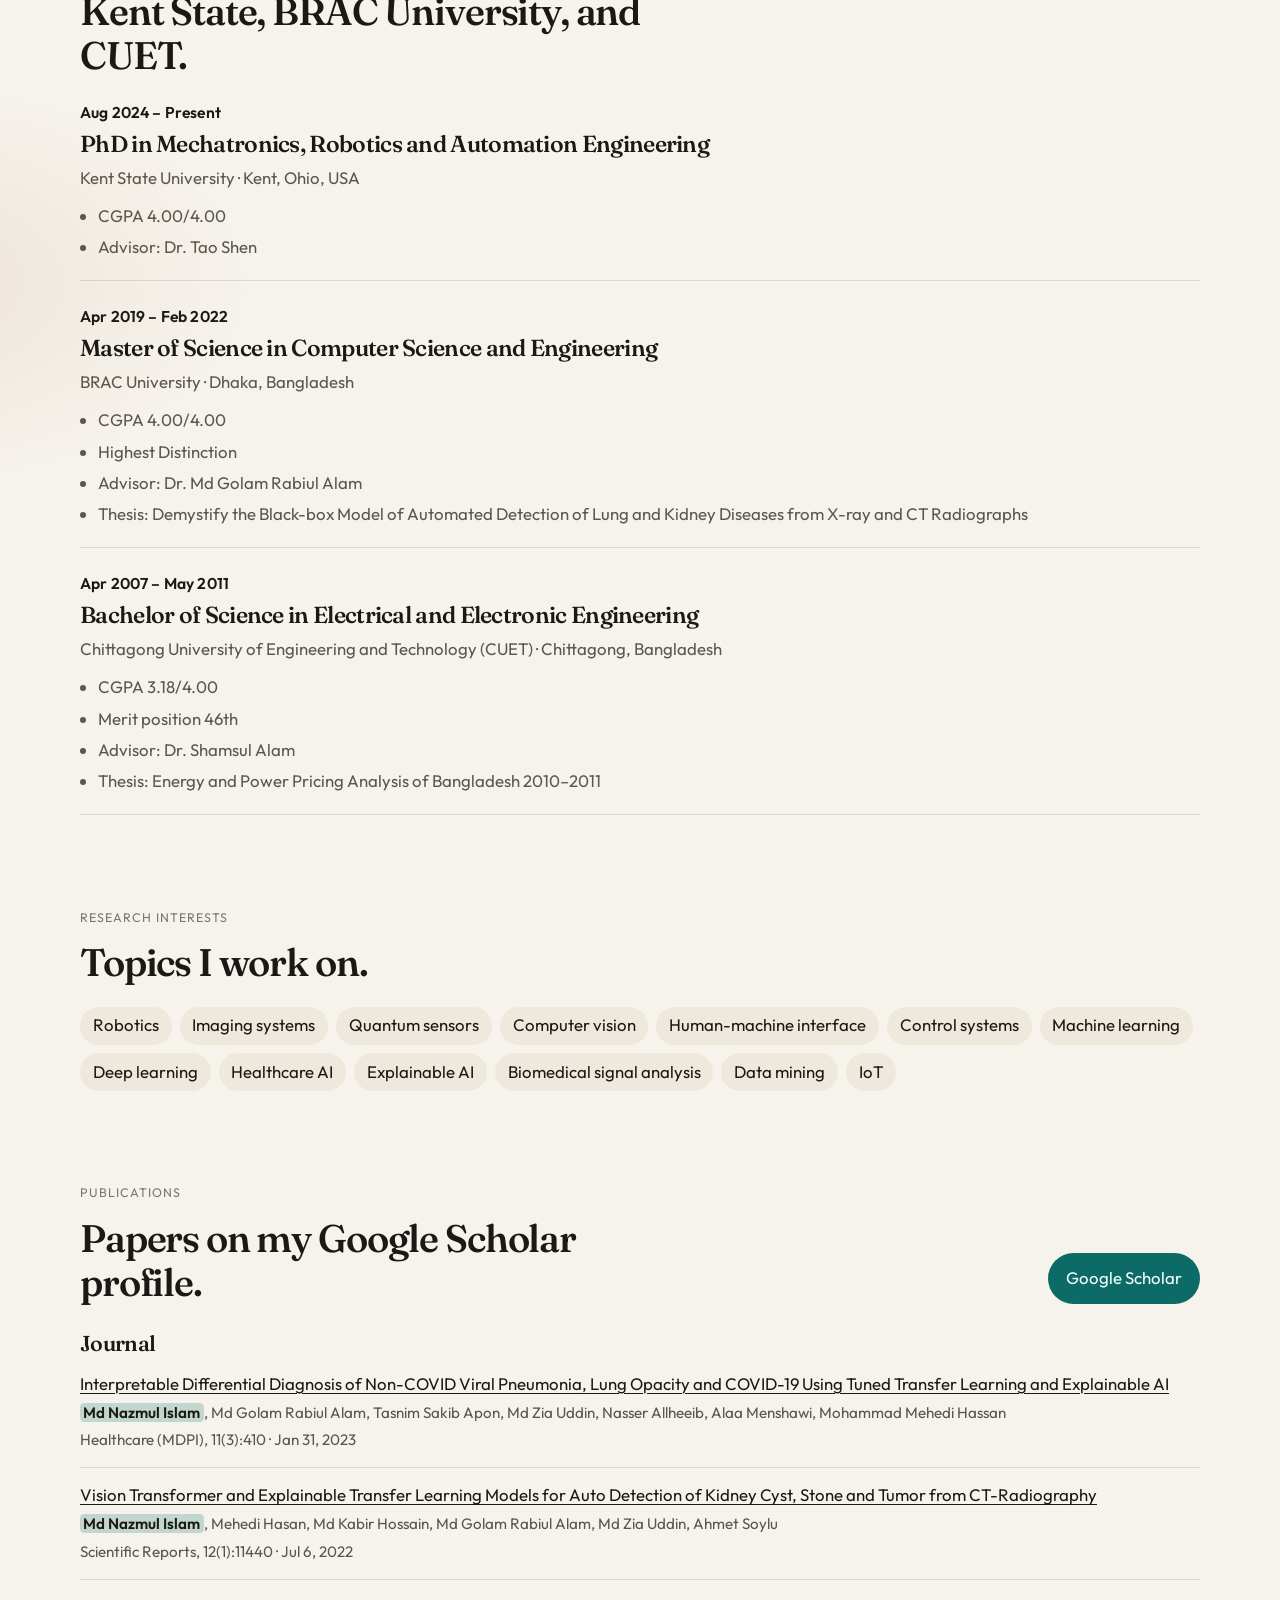
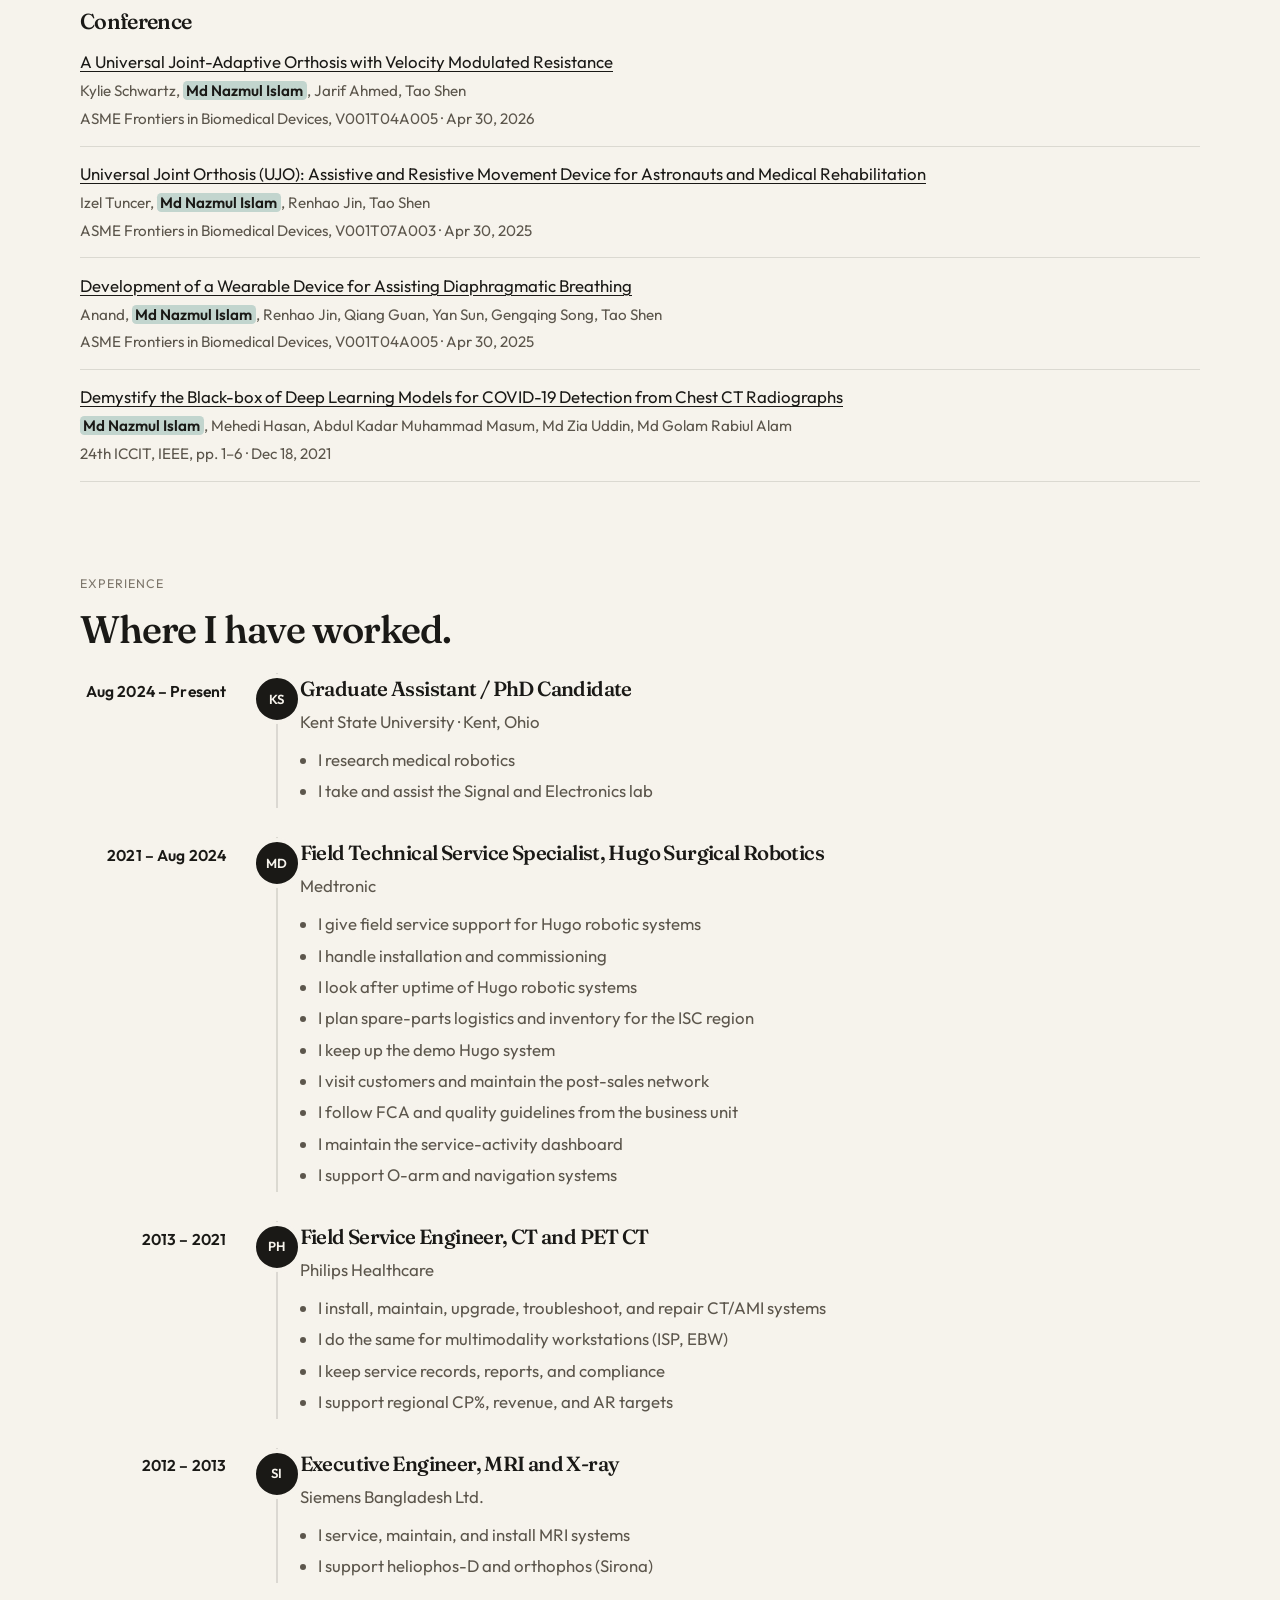
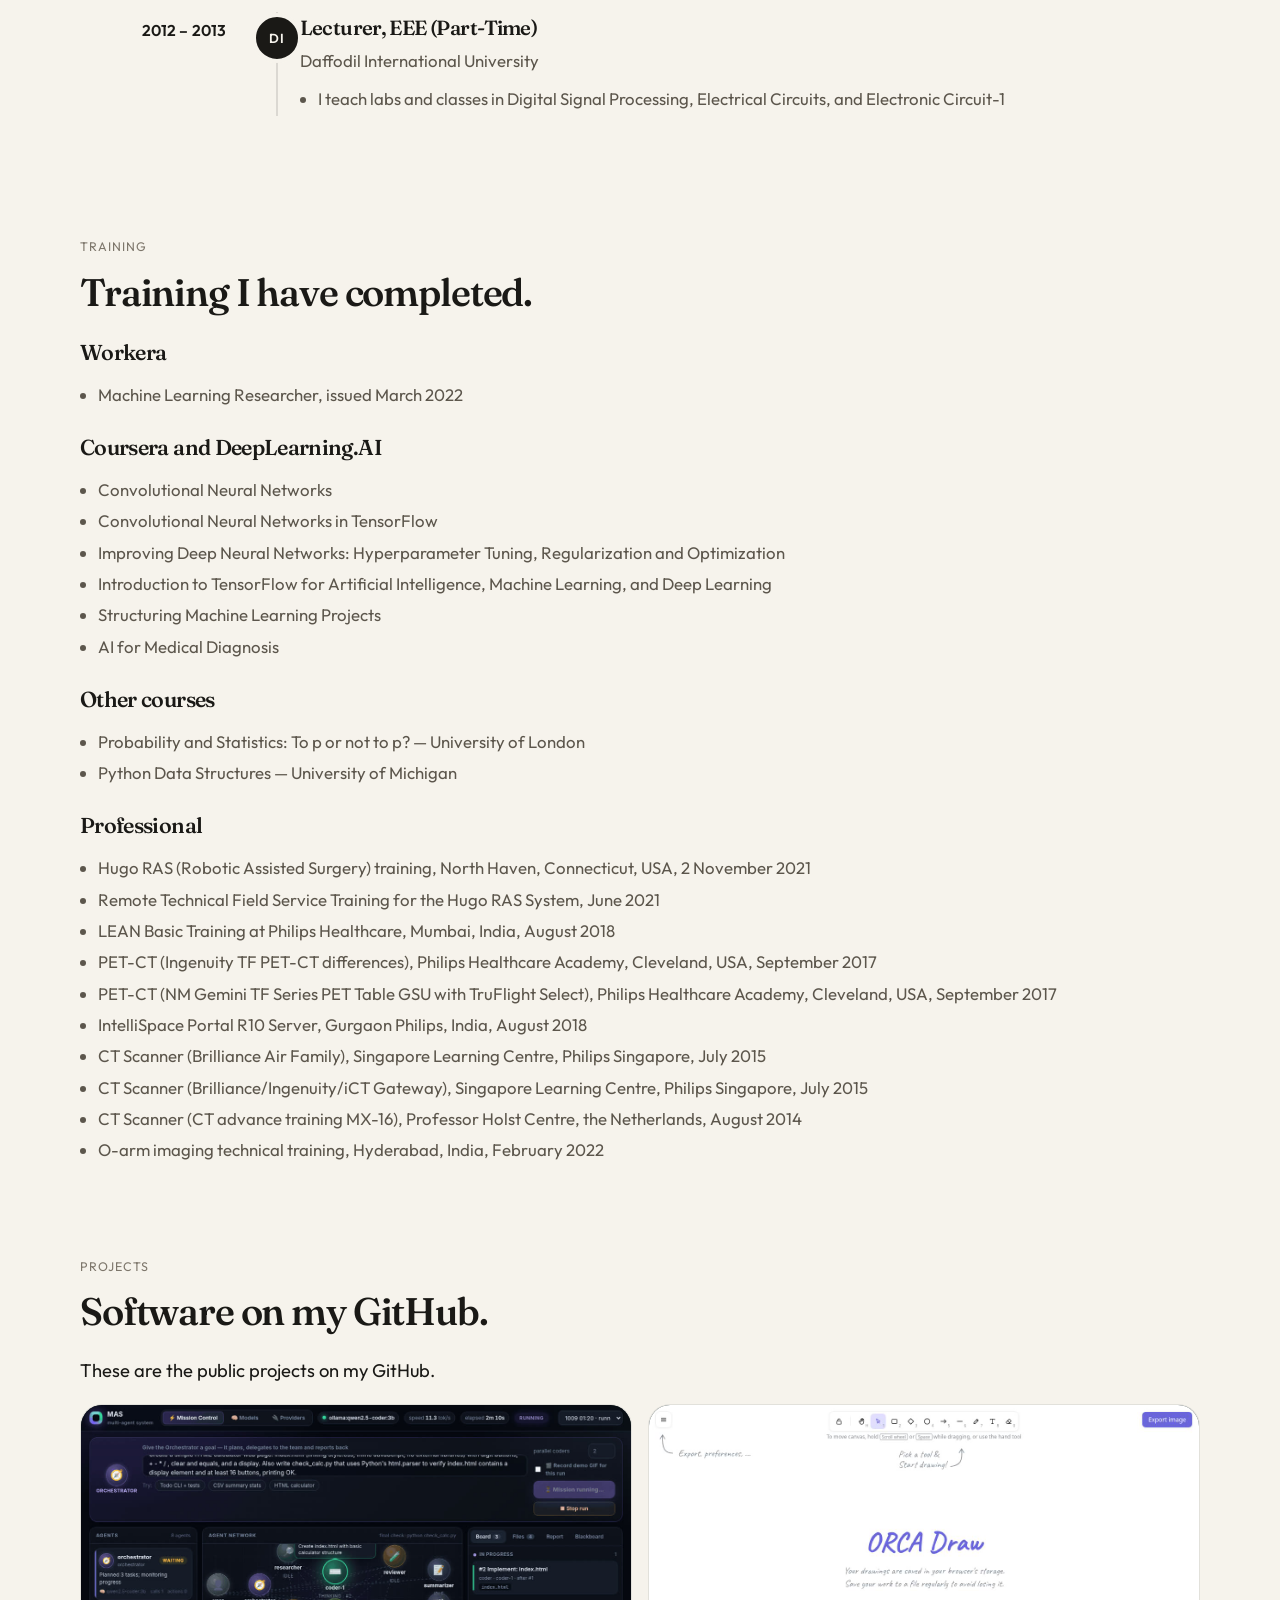
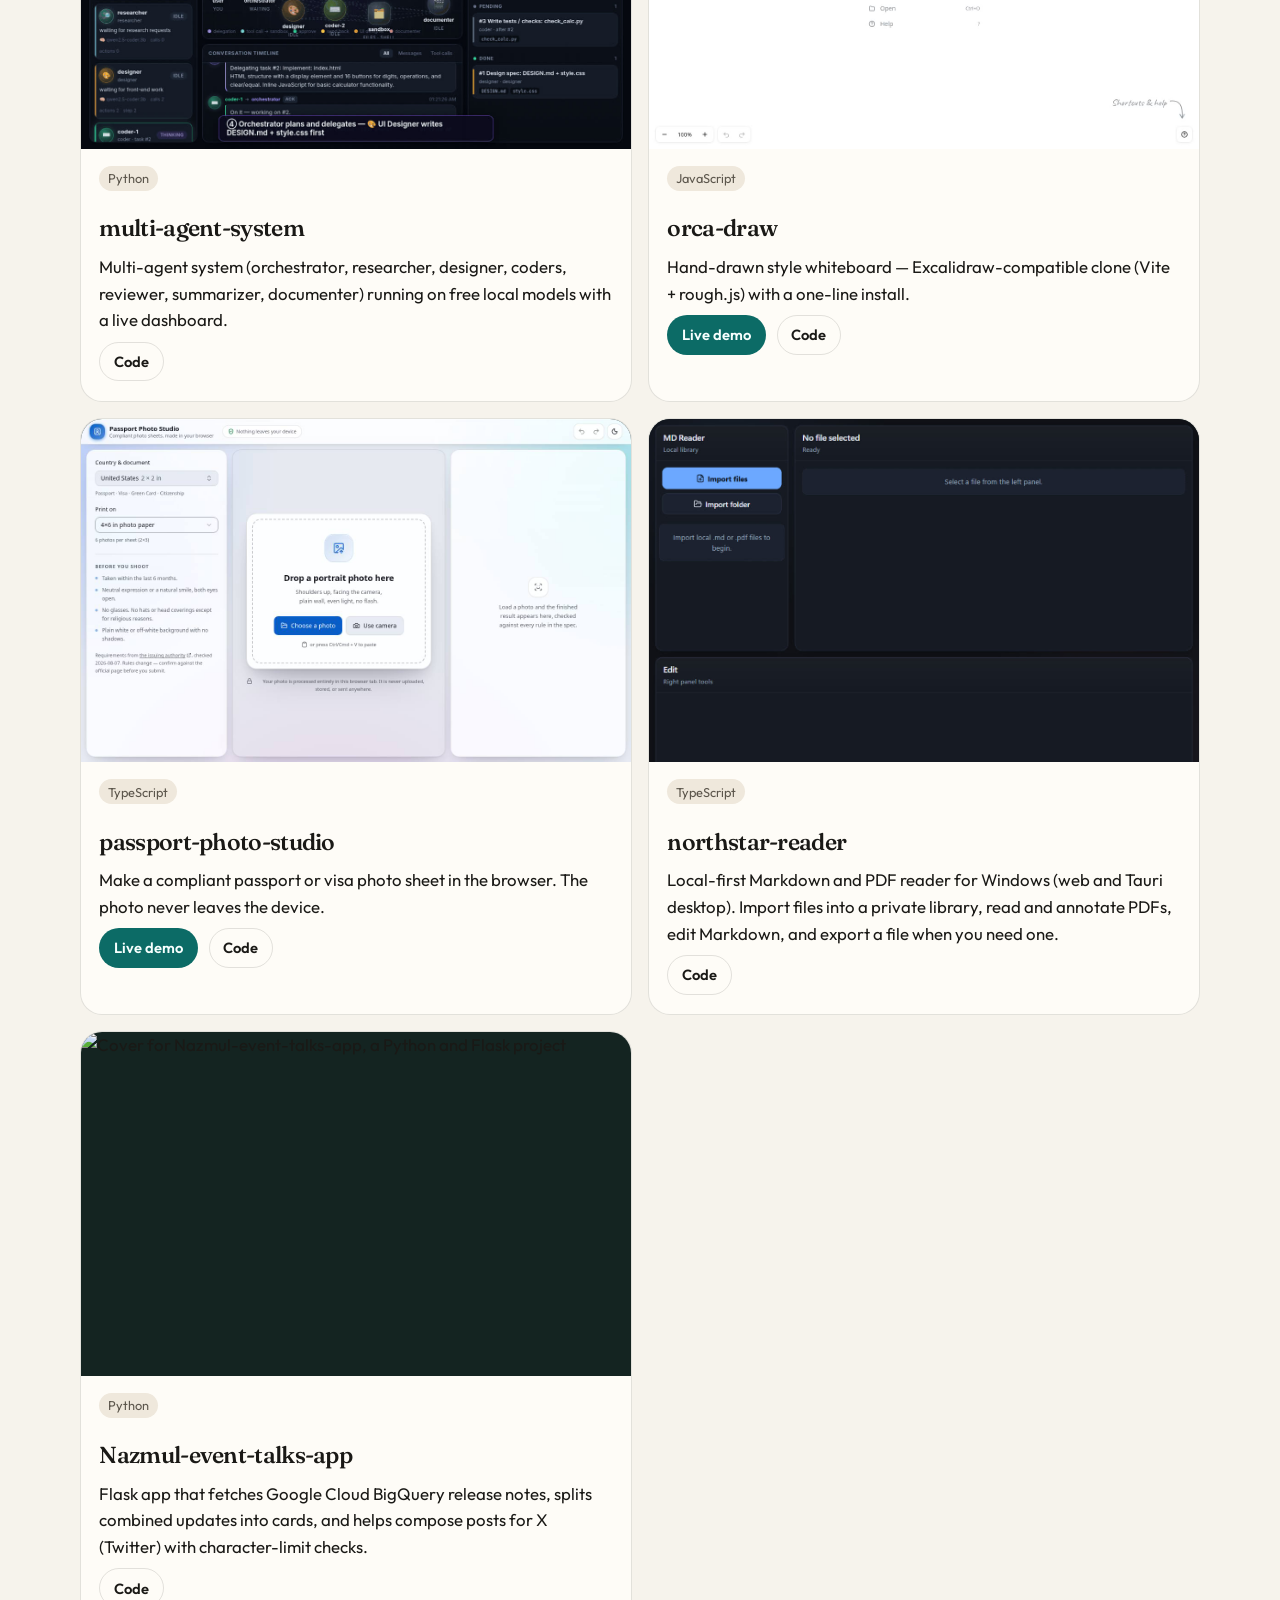
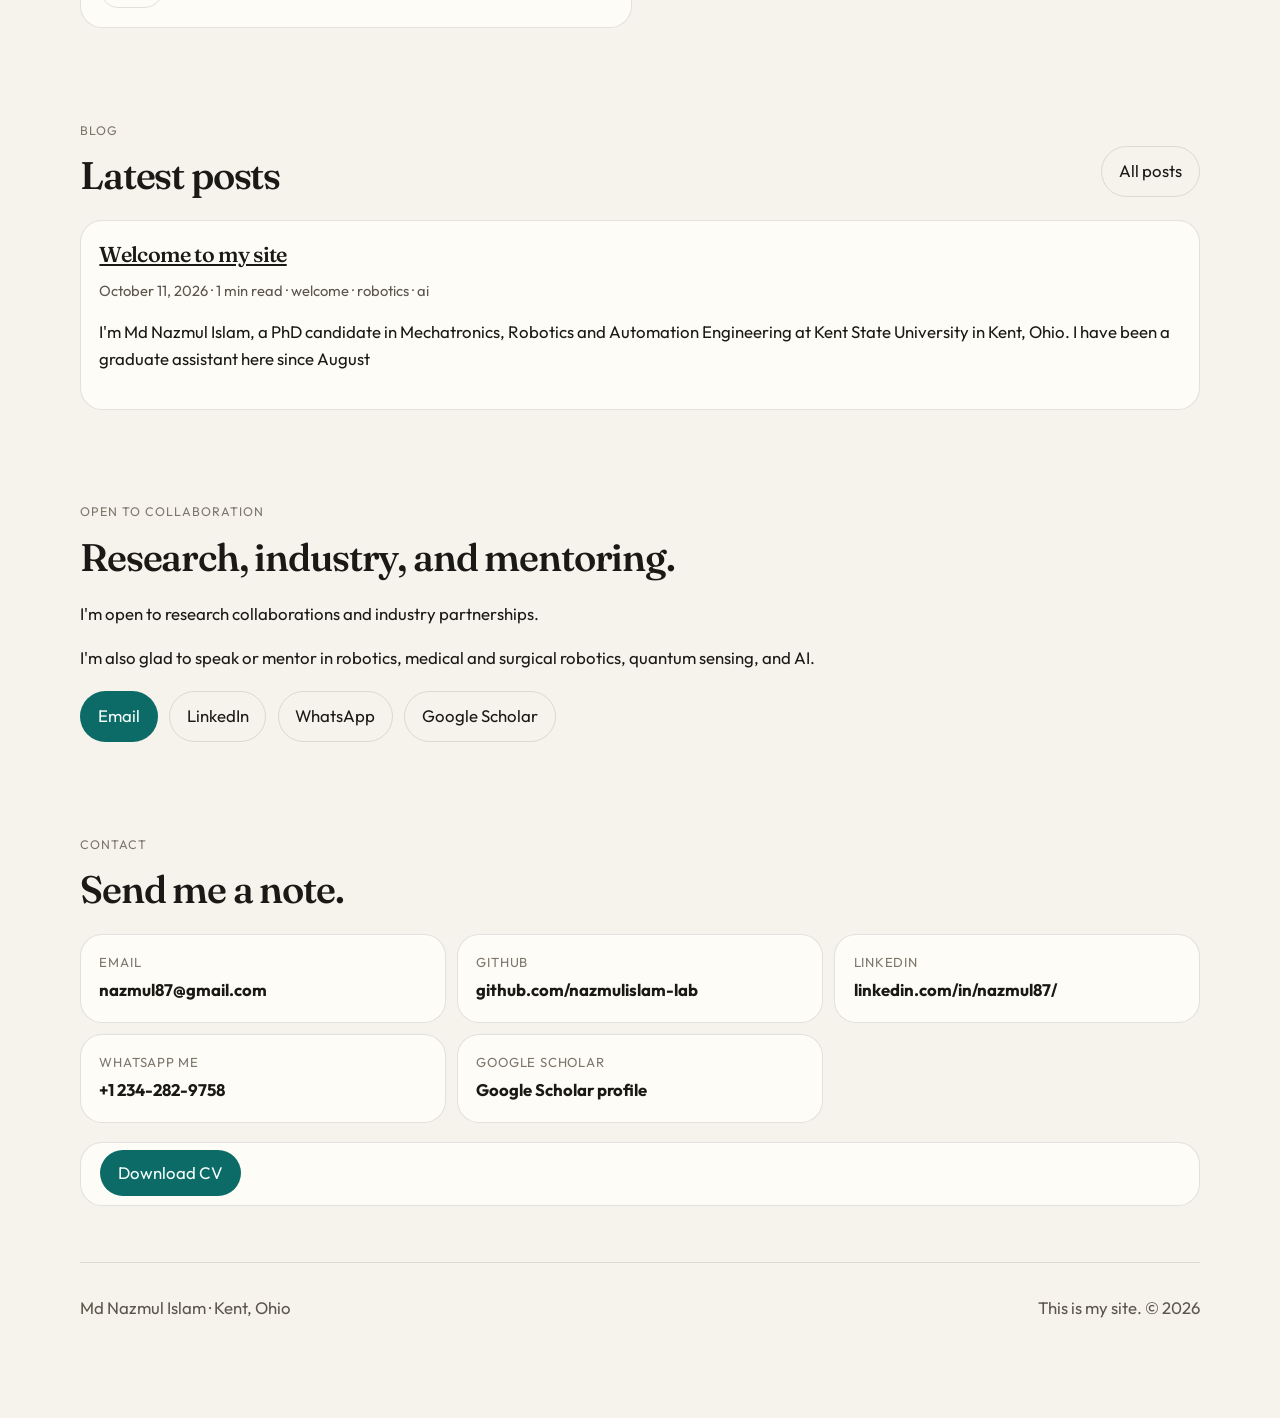
==== commit 173f9a9e: "Rewrite the site in first person and add a collaboration section and blog. Page copy now speaks as N" ====
--- a/index.html
+++ b/index.html
@@ -6,13 +6,13 @@
     <title>Md Nazmul Islam · Portfolio</title>
     <meta
       name="description"
-      content="Md Nazmul Islam is a PhD candidate at Kent State University working on robotics, quantum sensors, and AI. Previously Medtronic, Philips, and Siemens."
+      content="I'm a PhD candidate at Kent State University. I work on robotics, quantum sensors, and AI, and I previously worked at Medtronic, Philips, and Siemens."
     />
     <meta name="theme-color" content="#f6f3ec" />
     <meta property="og:title" content="Md Nazmul Islam" />
     <meta
       property="og:description"
-      content="PhD candidate at Kent State. Robotics, quantum sensors, and AI. Previously Medtronic, Philips, and Siemens."
+      content="I'm a PhD candidate at Kent State. I work on robotics, quantum sensors, and AI, and I previously worked at Medtronic, Philips, and Siemens."
     />
     <meta property="og:type" content="website" />
     <meta property="og:url" content="https://nazmulislam-lab.github.io/" />
@@ -22,7 +22,8 @@
     <meta property="og:image:alt" content="Md Nazmul Islam, PhD candidate at Kent State University" />
     <meta name="twitter:card" content="summary_large_image" />
     <meta name="twitter:title" content="Md Nazmul Islam" />
-    <meta name="twitter:description" content="Interpretable robotics, sensing, and clinical AI for healthcare." />
+    <meta name="twitter:description" content="I work on interpretable robotics, sensing, and clinical AI for healthcare." />
+    <link rel="alternate" type="application/rss+xml" title="Md Nazmul Islam" href="feed.xml" />
     <meta name="twitter:image" content="https://nazmulislam-lab.github.io/assets/og.jpg" />
     <link rel="canonical" href="https://nazmulislam-lab.github.io/" />
     <link rel="icon" href="assets/favicon.svg" type="image/svg+xml" />
@@ -66,6 +67,8 @@
         <a href="#experience">Experience</a>
         <a href="#certifications" data-nav-certifications hidden>Training</a>
         <a href="#projects">Projects</a>
+        <a href="blog/index.html">Blog</a>
+        <a href="#collaborate">Collaborate</a>
         <a href="#beyond" data-nav-beyond hidden>Beyond work</a>
         <a href="#contact">Contact</a>
       </nav>
@@ -86,7 +89,7 @@
             <span data-affiliation>Kent State University</span>
           </p>
           <h1 data-name>Md Nazmul Islam</h1>
-          <p class="value" data-value>Interpretable robotics, sensing, and clinical AI for healthcare.</p>
+          <p class="value" data-value>I work on interpretable robotics, sensing, and clinical AI for healthcare.</p>
           <ul class="keywords" data-keywords>
             <li>Robotics</li>
             <li>Quantum sensors</li>
@@ -97,14 +100,14 @@
             <span class="dot" aria-hidden="true"></span>
             <span data-location>Kent, Ohio</span>
           </p>
-          <p class="previous" data-previous>Previously Medtronic, Philips, and Siemens.</p>
+          <p class="previous" data-previous>I previously worked at Medtronic, Philips, and Siemens.</p>
           <div class="hero-actions">
             <a class="button button-primary" data-linkedin-link href="https://www.linkedin.com/in/nazmul87/">LinkedIn</a>
             <a class="button button-ghost" data-whatsapp-link href="https://wa.me/12342829758" target="_blank" rel="noopener noreferrer">WhatsApp me</a>
             <a class="button button-ghost" data-email-link href="mailto:nazmul87@gmail.com">Email</a>
             <a class="button button-ghost" data-github-link href="https://github.com/nazmulislam-lab">GitHub</a>
             <a class="button button-ghost" data-cv-link href="" hidden>Download CV</a>
-            <button class="button button-ghost" type="button" data-ask-open>Ask about Nazmul</button>
+            <button class="button button-ghost" type="button" data-ask-open>Ask about me</button>
           </div>
         </div>
         <figure class="portrait-slot">
@@ -122,7 +125,7 @@
       <section id="about" class="section reveal">
         <div class="section-head">
           <p class="kicker">About</p>
-          <h2>Clinical systems, then a research path.</h2>
+          <h2>How I got here.</h2>
         </div>
         <div class="about-grid">
           <div class="prose" data-about></div>
@@ -141,7 +144,7 @@
       <section id="research" class="section reveal">
         <div class="section-head">
           <p class="kicker">Research interests</p>
-          <h2>Robotics, sensing, and interpretable clinical AI.</h2>
+          <h2>Topics I work on.</h2>
         </div>
         <ul class="interests" data-research></ul>
       </section>
@@ -150,7 +153,7 @@
         <div class="section-head section-head-split">
           <div>
             <p class="kicker" data-publications-kicker>Publications</p>
-            <h2 data-publications-title>Papers from his Google Scholar profile.</h2>
+            <h2 data-publications-title>Papers on my Google Scholar profile.</h2>
           </div>
           <a
             class="button button-primary"
@@ -172,7 +175,7 @@
       <section id="experience" class="section reveal">
         <div class="section-head">
           <p class="kicker">Experience</p>
-          <h2>Graduate assistant, then field service and teaching.</h2>
+          <h2>Where I have worked.</h2>
         </div>
         <div class="timeline" data-experience></div>
       </section>
@@ -180,7 +183,7 @@
       <section id="certifications" class="section reveal" data-certifications-section hidden>
         <div class="section-head">
           <p class="kicker">Training</p>
-          <h2>Courses and professional certificates.</h2>
+          <h2>Training I have completed.</h2>
         </div>
         <div data-certifications></div>
       </section>
@@ -188,8 +191,9 @@
       <section id="projects" class="section reveal">
         <div class="section-head">
           <p class="kicker">Projects</p>
-          <h2>Software on his public GitHub.</h2>
-        </div>
+          <h2>Software on my GitHub.</h2>
+        </div>
+        <p class="lede">These are the public projects on my GitHub.</p>
         <div class="project-grid" data-projects></div>
       </section>
 
@@ -203,31 +207,50 @@
         <div class="gallery" data-gallery></div>
       </section>
 
+      <section id="latest" class="section reveal" data-latest-section hidden>
+        <div class="section-head section-head-split">
+          <div>
+            <p class="kicker">Blog</p>
+            <h2>Latest posts</h2>
+          </div>
+          <a class="button button-ghost" href="blog/index.html">All posts</a>
+        </div>
+        <div class="post-list" data-latest-posts></div>
+      </section>
+
+      <section id="collaborate" class="section reveal">
+        <div class="section-head">
+          <p class="kicker">Open to collaboration</p>
+          <h2 data-collab-title>Research, industry, and mentoring.</h2>
+        </div>
+        <div class="prose" data-collab-copy></div>
+        <div class="hero-actions" data-collab-actions></div>
+      </section>
+
       <section id="contact" class="section reveal">
         <div class="section-head">
           <p class="kicker">Contact</p>
-          <h2>A note goes a long way.</h2>
+          <h2>Send me a note.</h2>
         </div>
         <div class="contact-grid" data-contact></div>
-        <p class="collab" data-collaboration></p>
         <div class="cv-note" data-cv hidden></div>
       </section>
     </main>
 
     <footer class="site-footer">
       <p><span data-name>Md Nazmul Islam</span> · <span data-location>Kent, Ohio</span></p>
-      <p>Personal content lives in <code>data/profile.json</code>. © <span data-year>2026</span></p>
+      <p>This is my site. © <span data-year>2026</span></p>
     </footer>
 
     <div class="ask" data-ask>
       <button class="ask-launch" type="button" aria-expanded="false" aria-controls="ask-panel">
         <span class="ask-mark" aria-hidden="true"></span>
-        <span class="ask-launch-label">Ask about Nazmul</span>
+        <span class="ask-launch-label">Ask about me</span>
       </button>
       <section id="ask-panel" class="ask-panel" hidden role="dialog" aria-modal="true" aria-labelledby="ask-title">
         <header class="ask-head">
           <div>
-            <h2 id="ask-title">Ask about Nazmul</h2>
+            <h2 id="ask-title">Ask about me</h2>
             <p>Answers stay in your browser unless you turn on the optional assistant.</p>
           </div>
           <button class="ask-close" type="button" aria-label="Close chat">Close</button>
--- a/css/styles.css
+++ b/css/styles.css
@@ -227,6 +227,9 @@
 h3 { margin: 0; font-size: 1.45rem; }
 
 .lede { font-size: 1.15rem; max-width: 42rem; color: var(--ink); }
+
+.lede + .project-grid,
+.lede + .post-list { margin-top: 1.2rem; }
 
 .hero-actions, .project-links, .contact-grid {
   display: flex;
@@ -724,6 +727,33 @@
 
 .cert-group + .cert-group { margin-top: 0.4rem; }
 
+.post-list { display: grid; gap: 1rem; }
+
+.post-card {
+  padding: 1.1rem 1.15rem 1.2rem;
+  background: var(--bg-elev);
+  border: 1px solid var(--line);
+  border-radius: var(--radius);
+}
+
+.post-card h3 { margin: 0 0 0.35rem; font-size: 1.35rem; }
+
+.post-card h3 a,
+.post-body a { color: var(--ink); }
+
+.post-meta { margin: 0.2rem 0 0.55rem; color: var(--muted); font-size: 0.92rem; }
+
+.blog-main { padding-top: 2.4rem; }
+
+.blog-main h1 { margin: 0.2rem 0 0.6rem; font-size: clamp(2.2rem, 5vw, 3.4rem); line-height: 1.05; }
+
+.post-body { max-width: 42rem; margin-top: 1.2rem; }
+
+.post-body h2,
+.post-body h3 { margin: 1.4rem 0 0.4rem; }
+
+#collaborate .hero-actions { margin-top: 1.2rem; }
+
 .project-card { padding: 0; overflow: hidden; }
 
 .project-media {
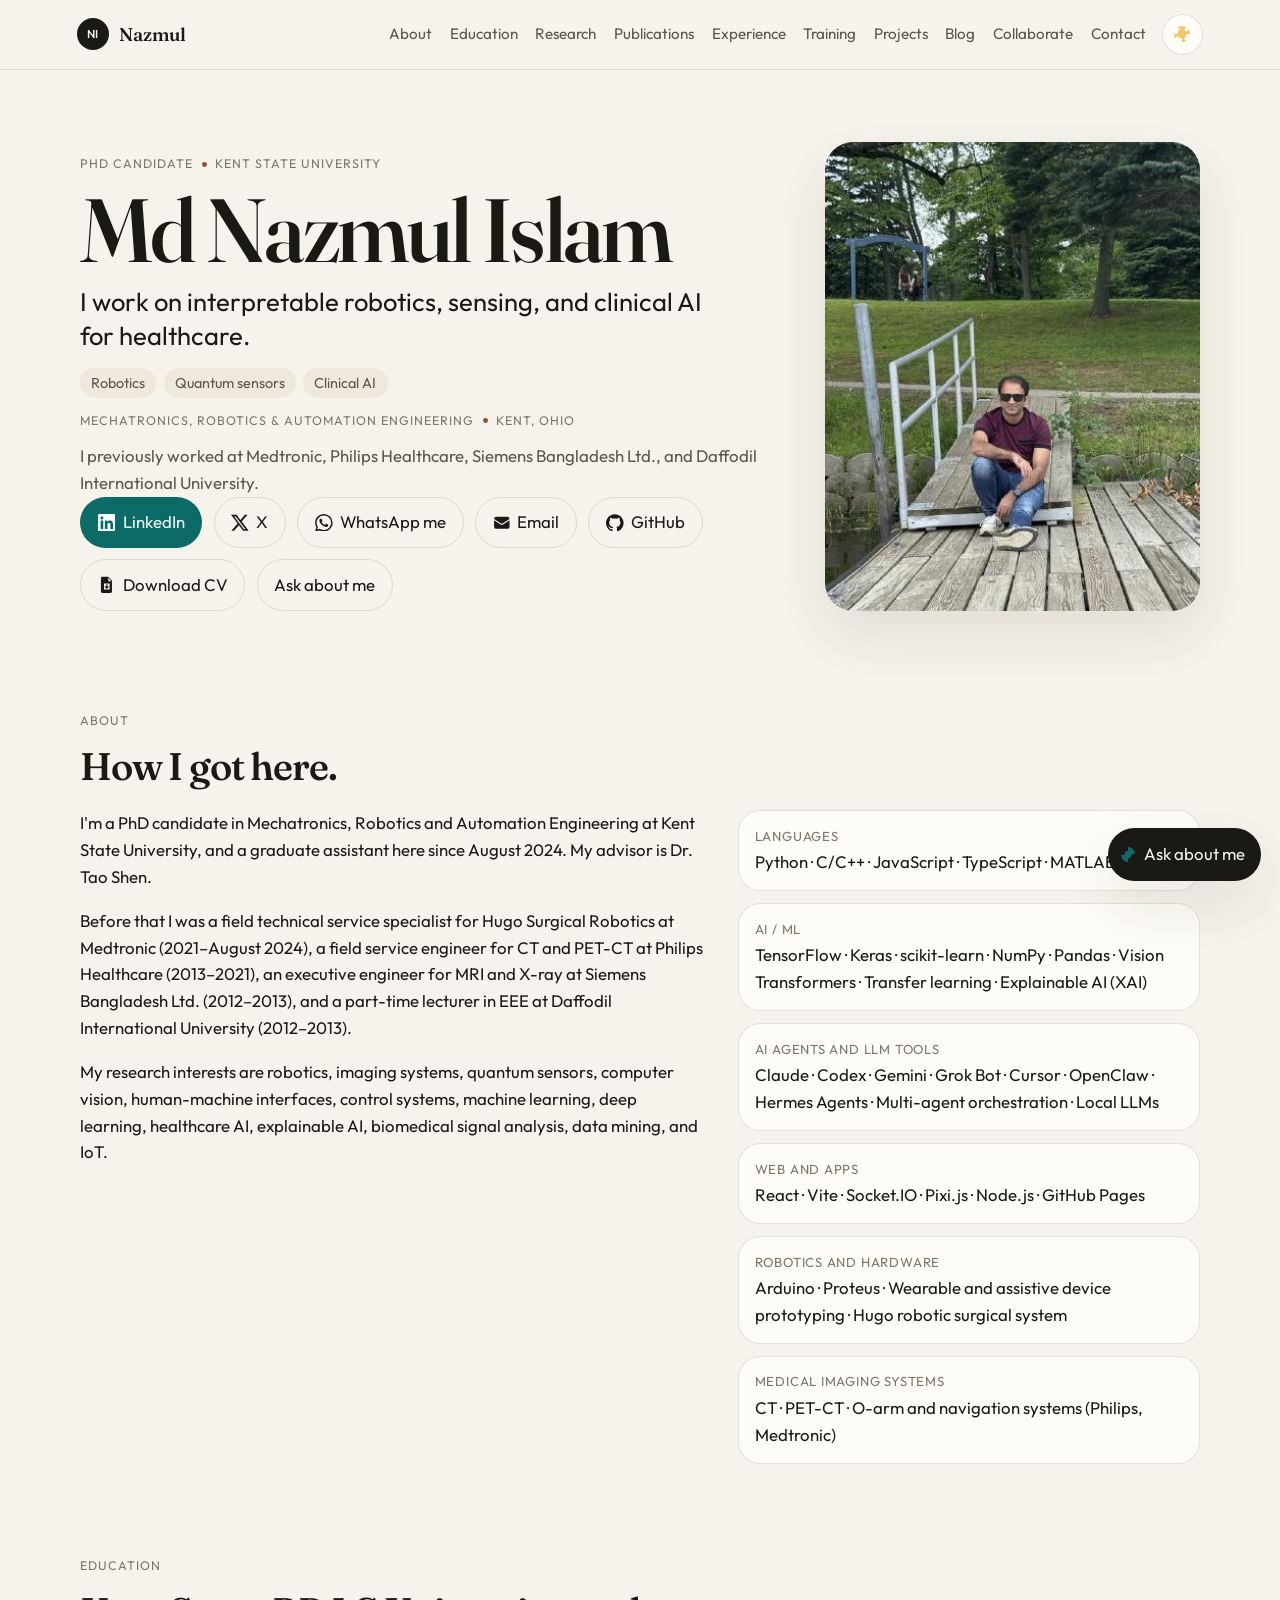
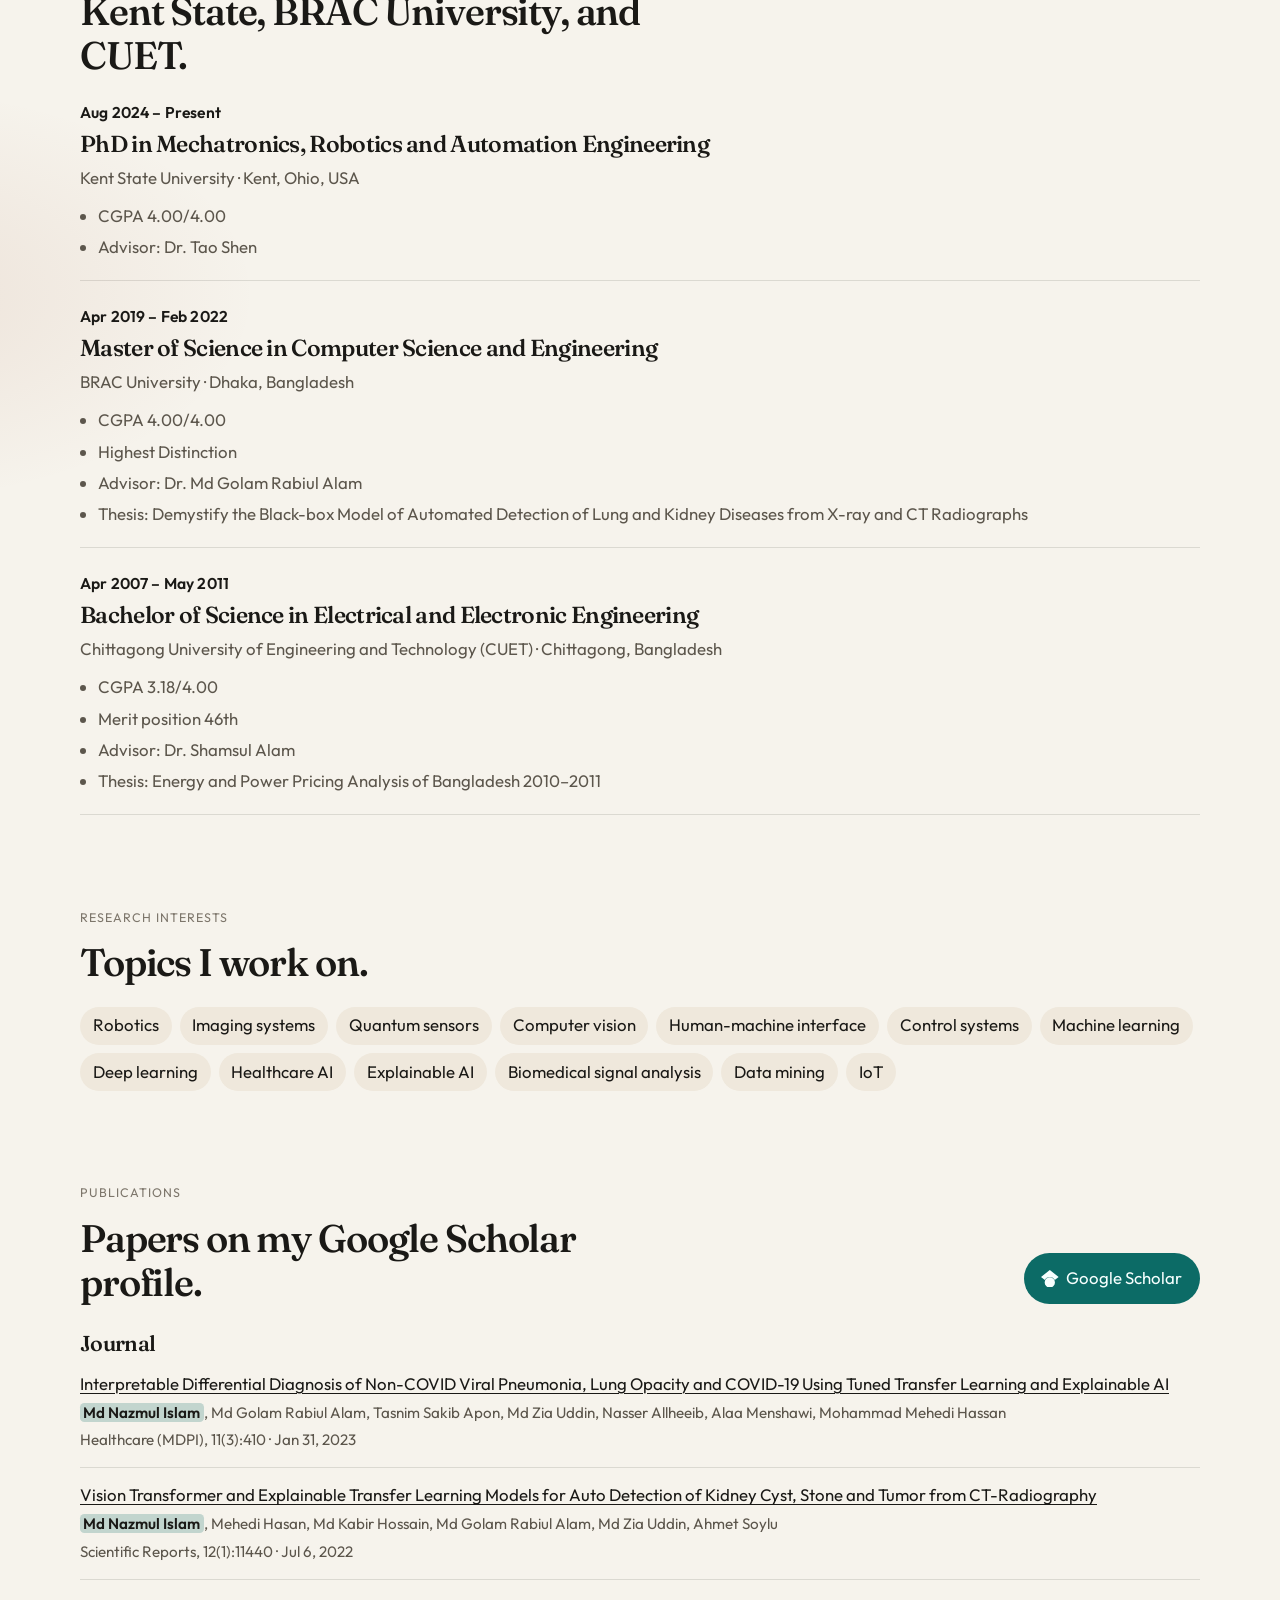
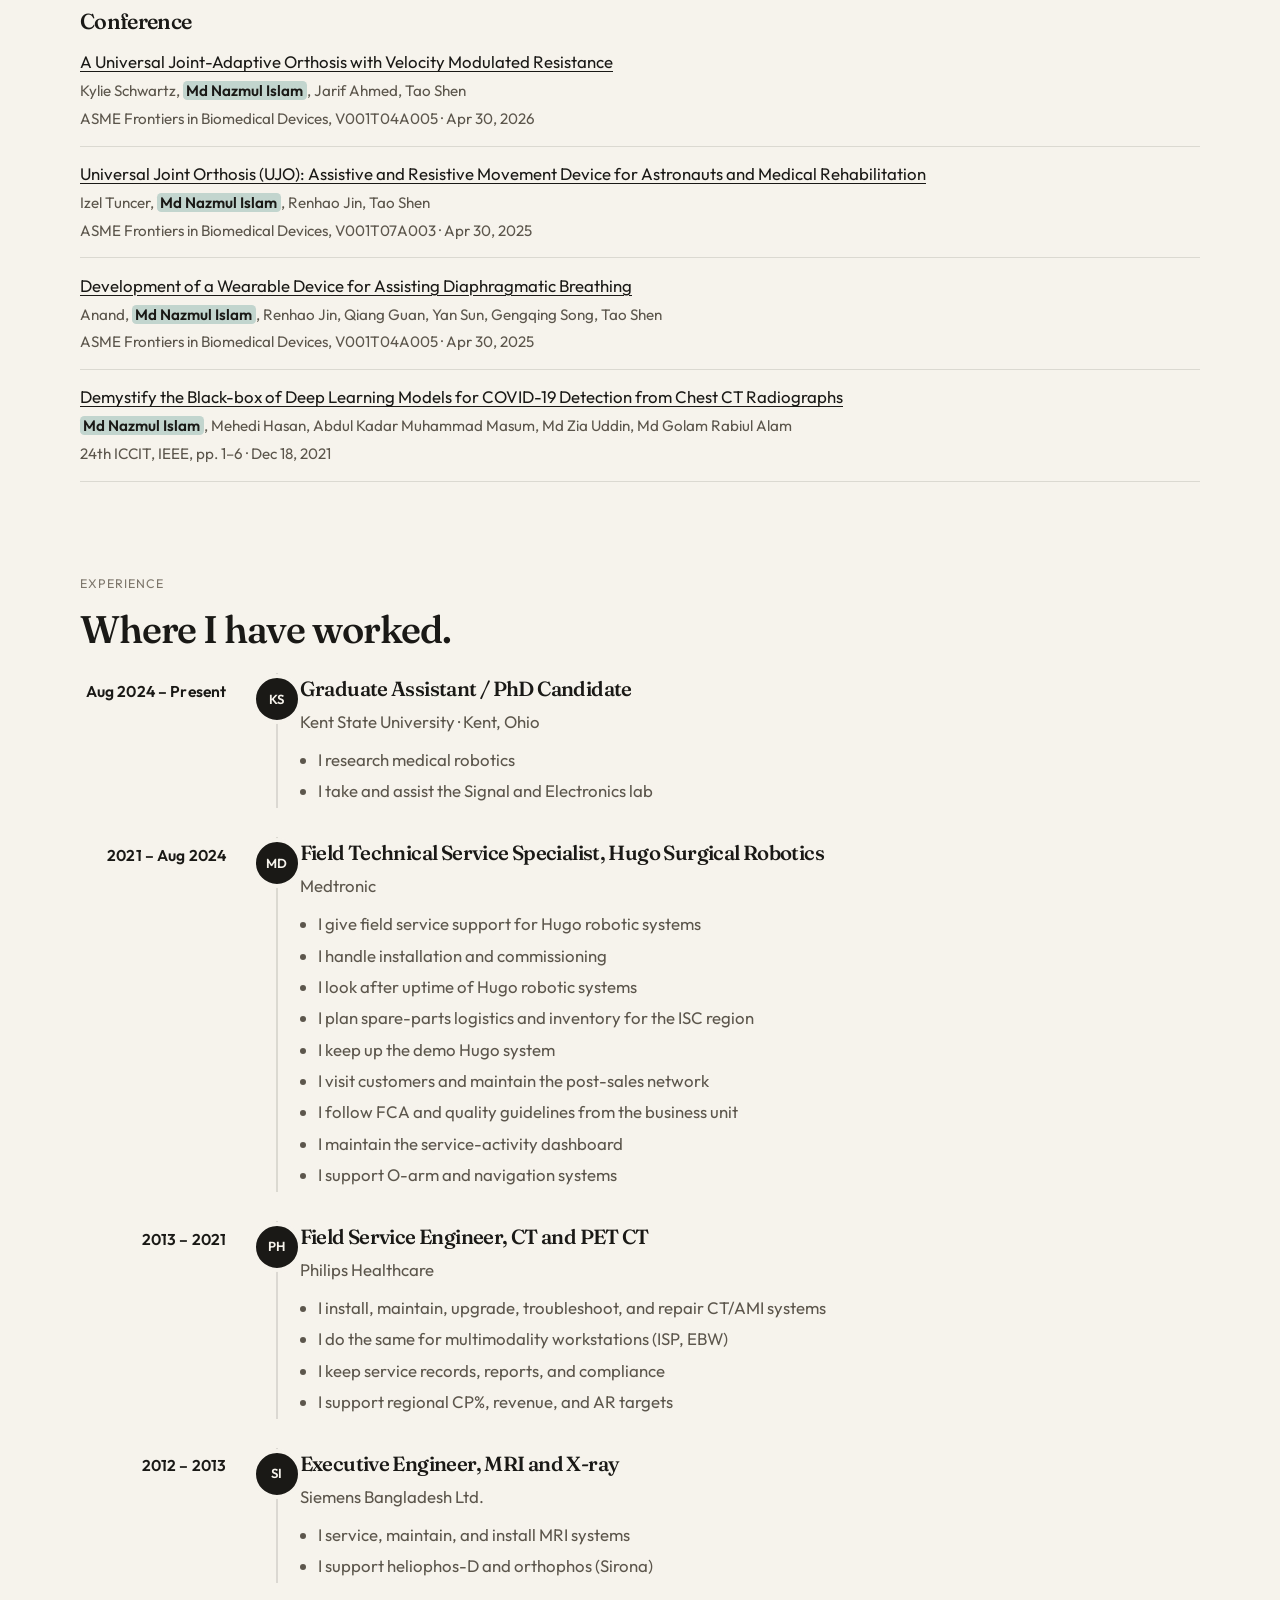
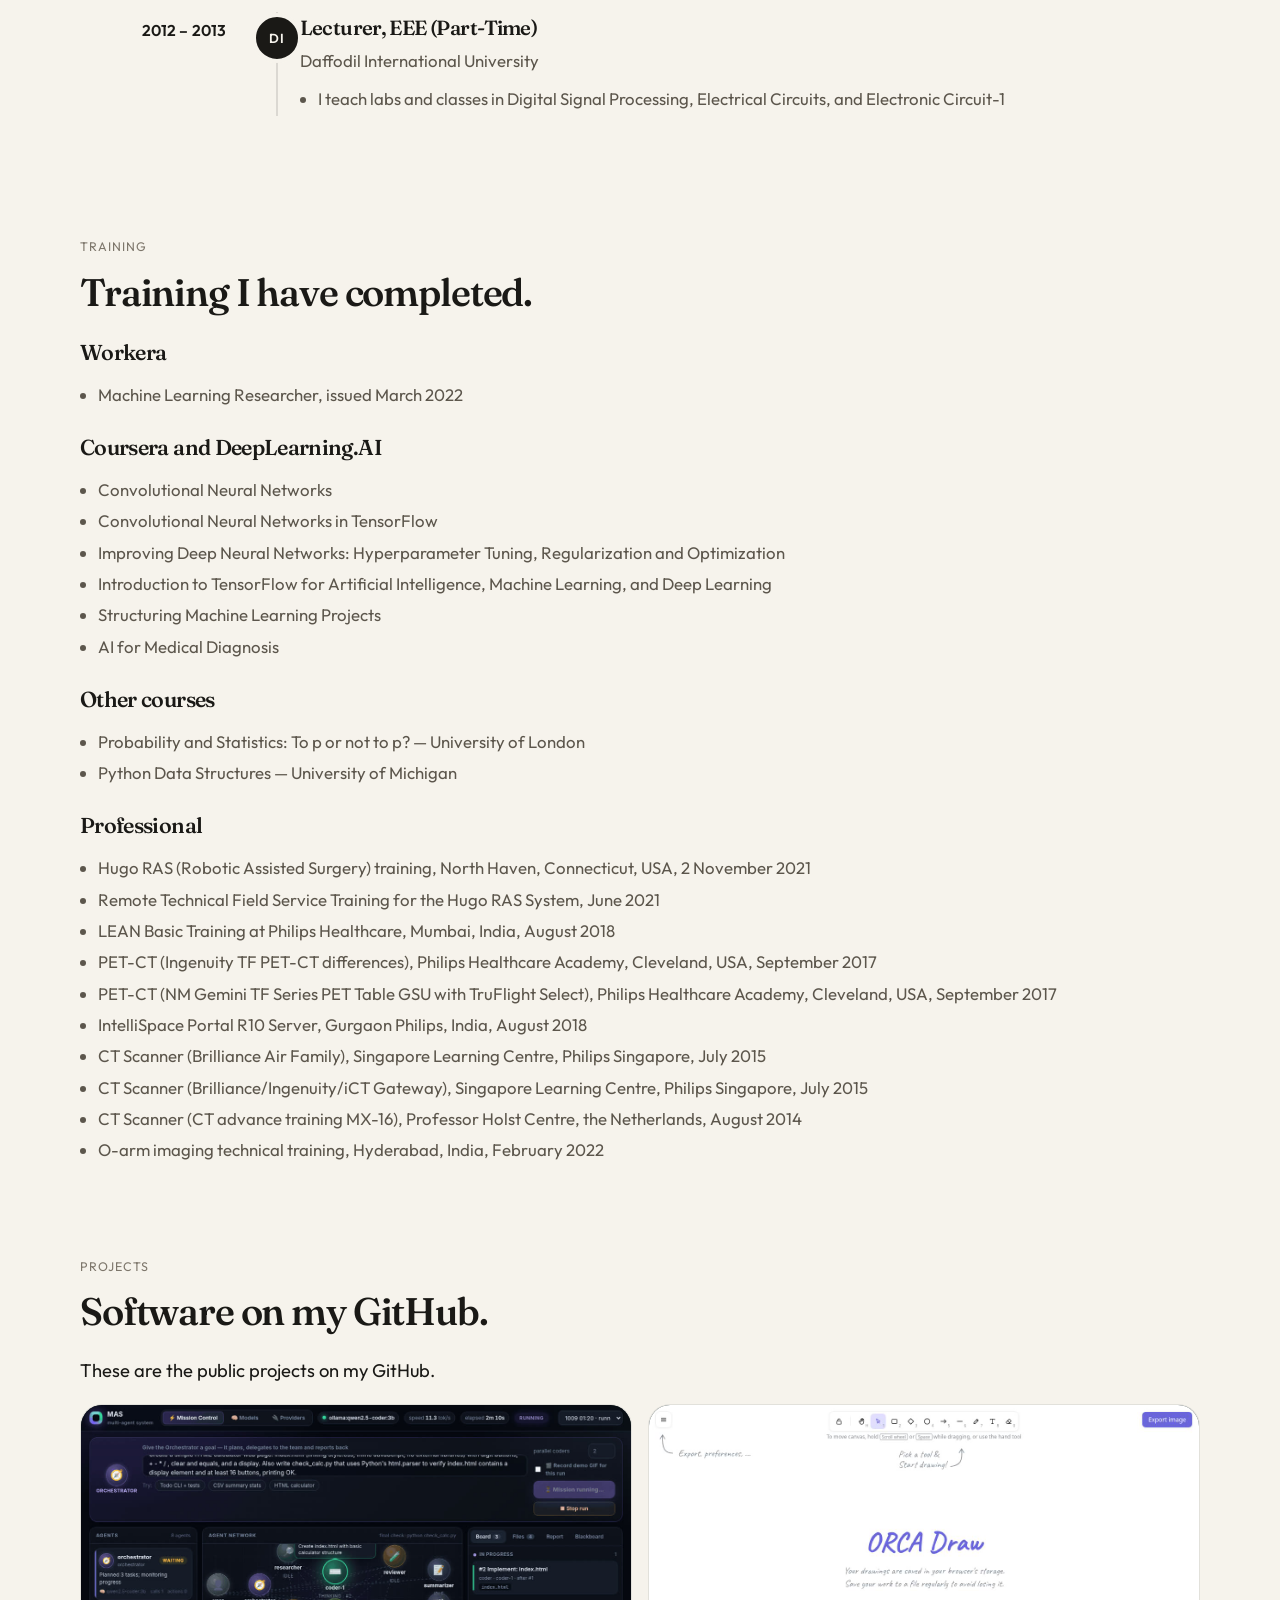
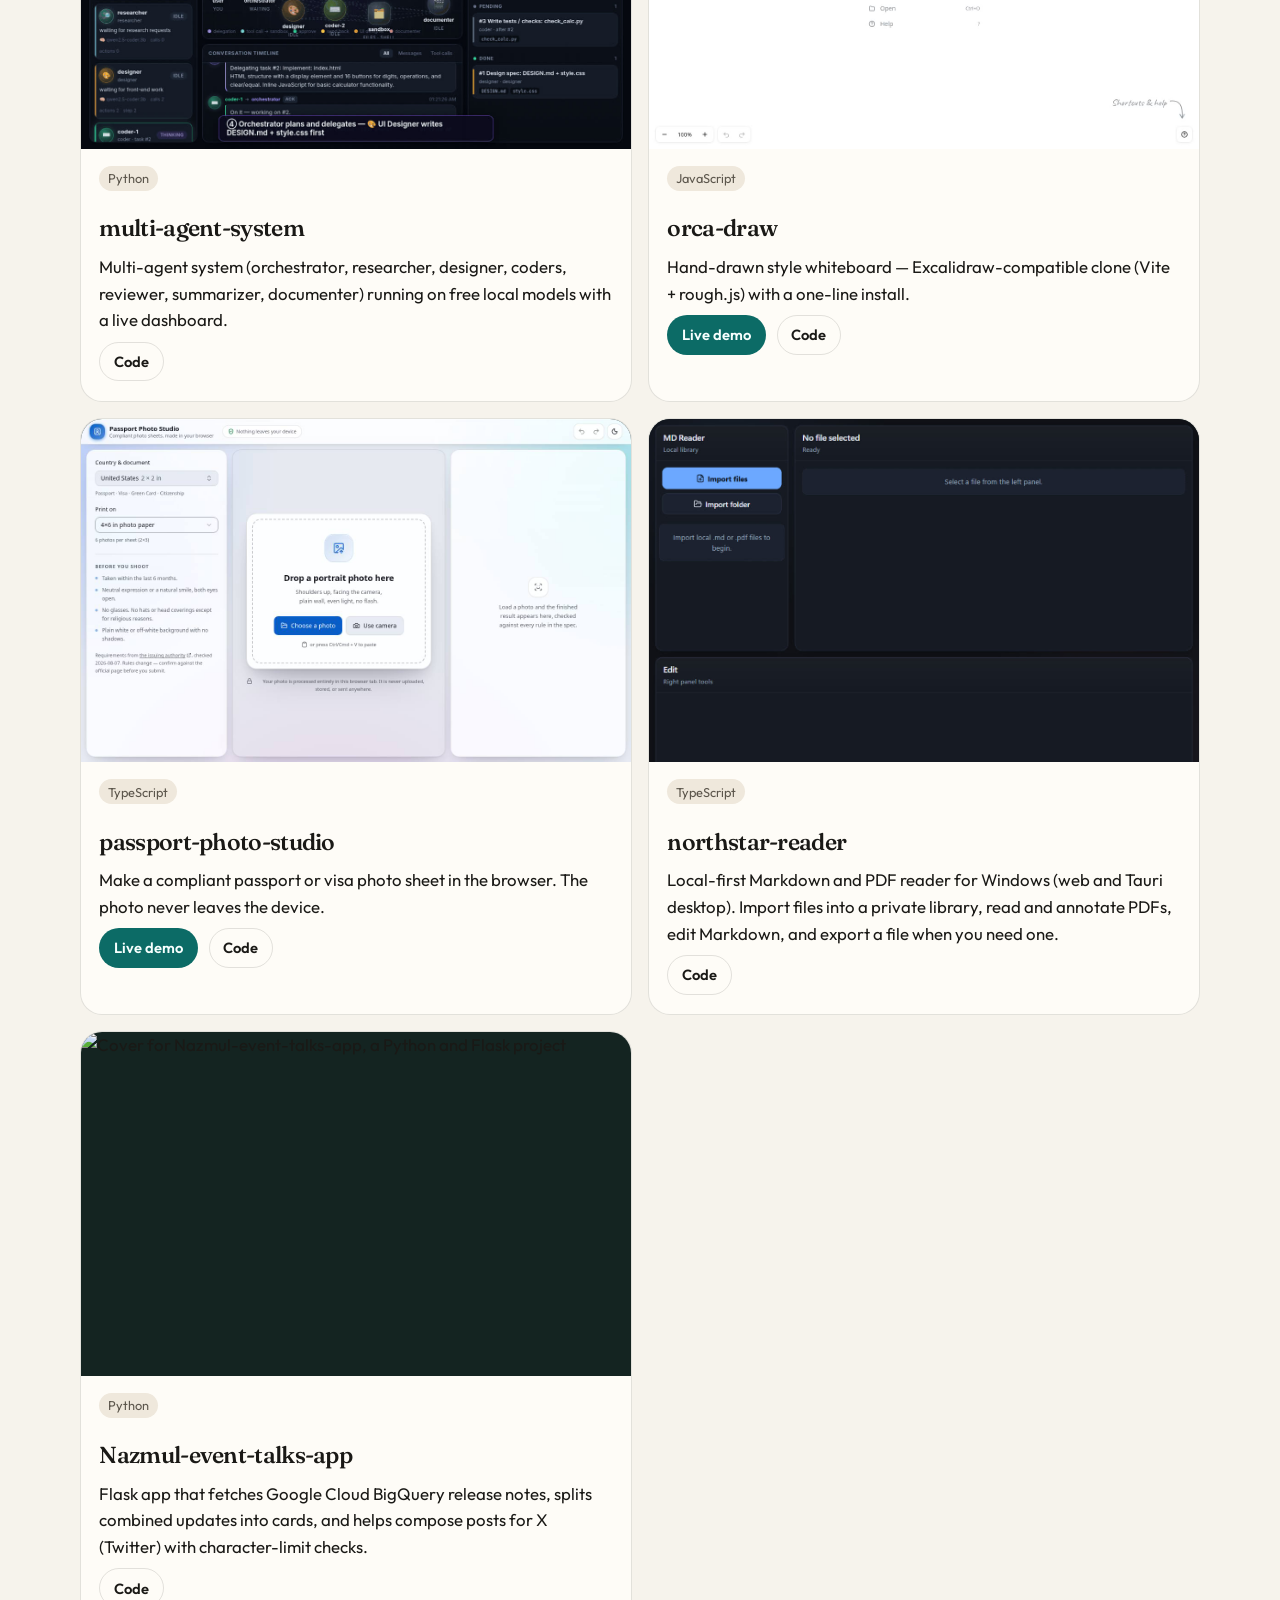
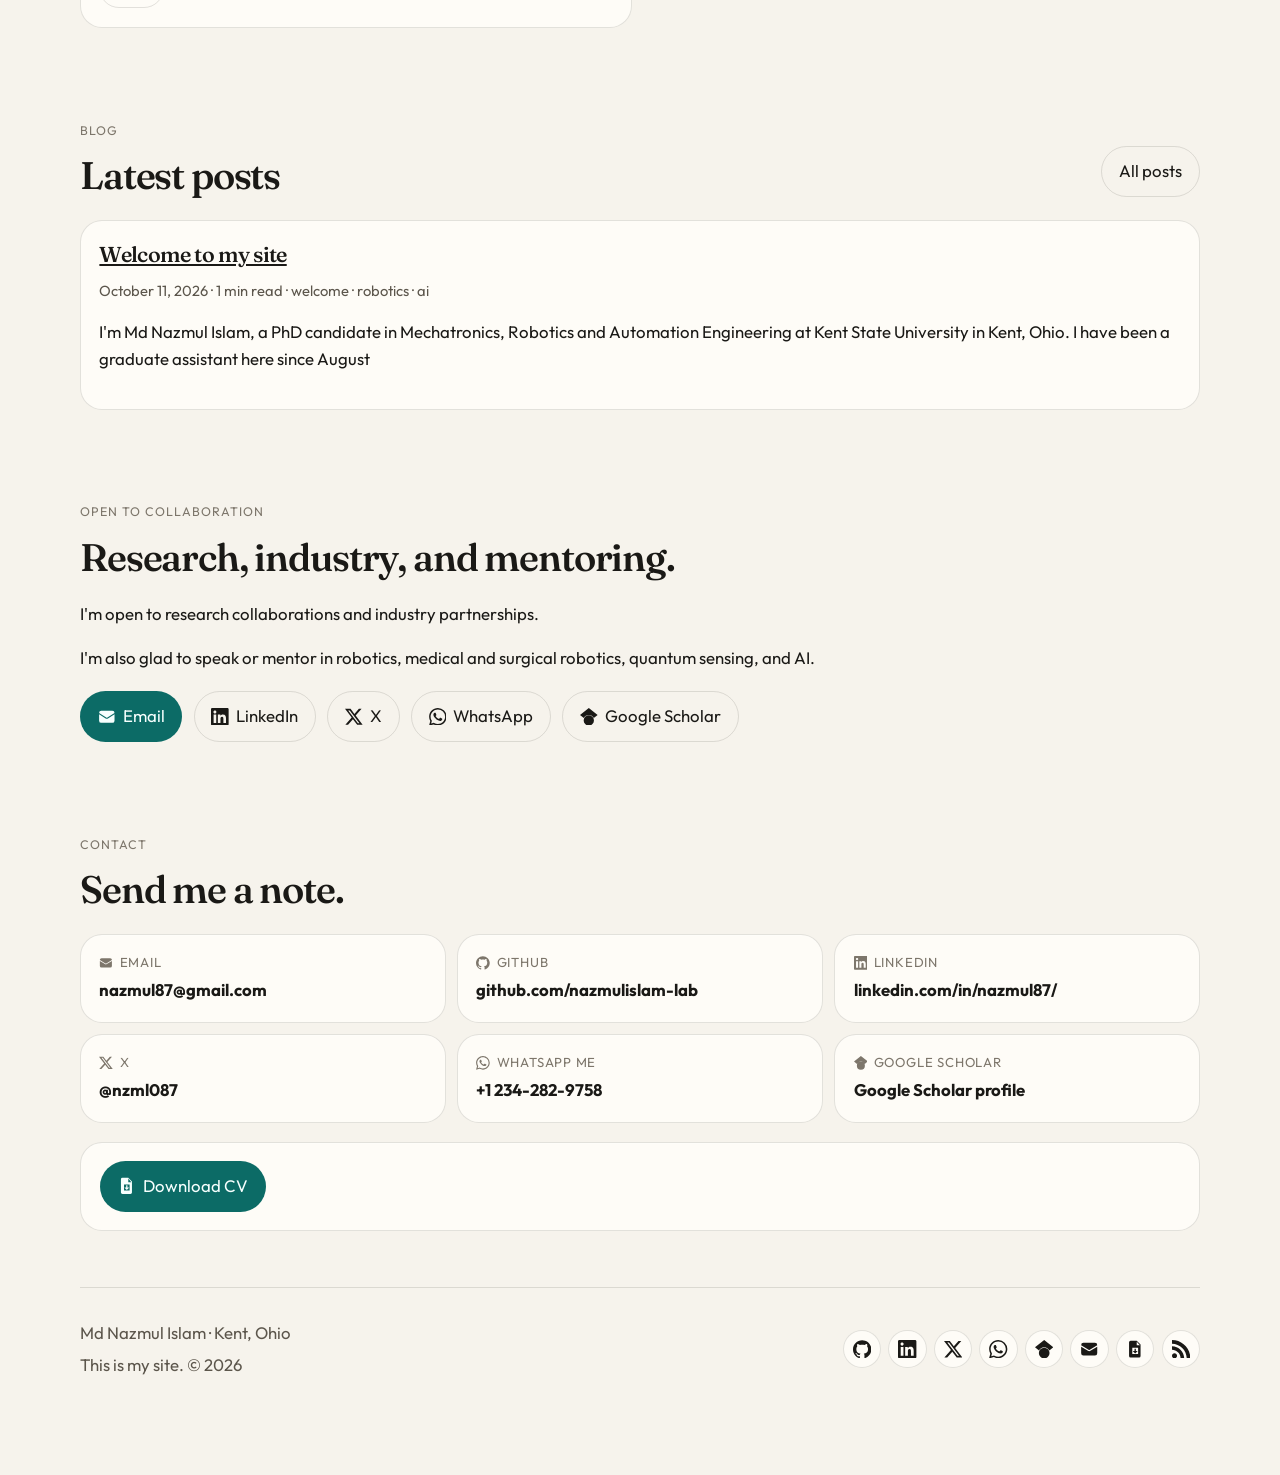
==== commit 6b2c676e: "Add X profile and inline brand icons for social links. The site lists https://x.com/nzml087 in the h" ====
--- a/index.html
+++ b/index.html
@@ -21,6 +21,8 @@
     <meta property="og:image:height" content="630" />
     <meta property="og:image:alt" content="Md Nazmul Islam, PhD candidate at Kent State University" />
     <meta name="twitter:card" content="summary_large_image" />
+    <meta name="twitter:site" content="@nzml087" />
+    <meta name="twitter:creator" content="@nzml087" />
     <meta name="twitter:title" content="Md Nazmul Islam" />
     <meta name="twitter:description" content="I work on interpretable robotics, sensing, and clinical AI for healthcare." />
     <link rel="alternate" type="application/rss+xml" title="Md Nazmul Islam" href="feed.xml" />
@@ -102,11 +104,12 @@
           </p>
           <p class="previous" data-previous>I previously worked at Medtronic, Philips, and Siemens.</p>
           <div class="hero-actions">
-            <a class="button button-primary" data-linkedin-link href="https://www.linkedin.com/in/nazmul87/">LinkedIn</a>
-            <a class="button button-ghost" data-whatsapp-link href="https://wa.me/12342829758" target="_blank" rel="noopener noreferrer">WhatsApp me</a>
-            <a class="button button-ghost" data-email-link href="mailto:nazmul87@gmail.com">Email</a>
-            <a class="button button-ghost" data-github-link href="https://github.com/nazmulislam-lab">GitHub</a>
-            <a class="button button-ghost" data-cv-link href="" hidden>Download CV</a>
+            <a class="button button-primary" data-linkedin-link data-icon="linkedin" href="https://www.linkedin.com/in/nazmul87/" target="_blank" rel="noopener noreferrer">LinkedIn</a>
+            <a class="button button-ghost" data-x-link data-icon="x" href="https://x.com/nzml087" target="_blank" rel="noopener noreferrer" title="X (@nzml087)" aria-label="X (@nzml087)">X</a>
+            <a class="button button-ghost" data-whatsapp-link data-icon="whatsapp" href="https://wa.me/12342829758" target="_blank" rel="noopener noreferrer">WhatsApp me</a>
+            <a class="button button-ghost" data-email-link data-icon="email" href="mailto:nazmul87@gmail.com">Email</a>
+            <a class="button button-ghost" data-github-link data-icon="github" href="https://github.com/nazmulislam-lab" target="_blank" rel="noopener noreferrer">GitHub</a>
+            <a class="button button-ghost" data-cv-link data-icon="cv" href="" hidden>Download CV</a>
             <button class="button button-ghost" type="button" data-ask-open>Ask about me</button>
           </div>
         </div>
@@ -158,6 +161,7 @@
           <a
             class="button button-primary"
             data-scholar-link
+            data-icon="scholar"
             href="https://scholar.google.com/citations?user=L6BZ7JoAAAAJ&hl=en"
             target="_blank"
             rel="noopener noreferrer"
@@ -238,8 +242,11 @@
     </main>
 
     <footer class="site-footer">
-      <p><span data-name>Md Nazmul Islam</span> · <span data-location>Kent, Ohio</span></p>
-      <p>This is my site. © <span data-year>2026</span></p>
+      <div class="footer-copy">
+        <p><span data-name>Md Nazmul Islam</span> · <span data-location>Kent, Ohio</span></p>
+        <p>This is my site. © <span data-year>2026</span></p>
+      </div>
+      <nav class="footer-social" data-footer-social aria-label="Social profiles"></nav>
     </footer>
 
     <div class="ask" data-ask>
--- a/css/styles.css
+++ b/css/styles.css
@@ -239,6 +239,10 @@
 
 .button {
   appearance: none;
+  display: inline-flex;
+  align-items: center;
+  justify-content: center;
+  gap: 0.45rem;
   border: 1px solid transparent;
   border-radius: 999px;
   padding: 0.7rem 1.05rem;
@@ -253,6 +257,16 @@
 .button-ghost { background: transparent; border-color: var(--line); color: var(--ink); }
 
 .button:hover, .button:focus-visible { transform: translateY(-1px); }
+
+.button-ghost:hover, .button-ghost:focus-visible { border-color: var(--accent); color: var(--accent); }
+
+.icon {
+  width: 1.05em;
+  height: 1.05em;
+  flex: 0 0 auto;
+  display: block;
+  fill: currentColor;
+}
 
 .portrait-wrap { position: relative; margin: 0; }
 
@@ -411,9 +425,22 @@
 
 .contact-card span { color: var(--faint); font-size: 0.82rem; letter-spacing: 0.06em; text-transform: uppercase; }
 
+.contact-kicker {
+  display: inline-flex;
+  align-items: center;
+  gap: 0.4rem;
+  letter-spacing: 0;
+  text-transform: none;
+}
+
 .contact-card strong { font-size: 1.05rem; word-break: break-word; }
 
 .contact-card:hover, .contact-card:focus-visible { border-color: var(--accent); }
+
+.contact-card:hover span,
+.contact-card:focus-visible span,
+.contact-card:hover .icon,
+.contact-card:focus-visible .icon { color: var(--accent); }
 
 .collab { font-size: 1.15rem; max-width: 40rem; }
 
@@ -425,6 +452,7 @@
 .site-footer {
   display: flex;
   justify-content: space-between;
+  align-items: center;
   gap: 1rem;
   flex-wrap: wrap;
   padding: 2rem 0 6rem;
@@ -433,7 +461,37 @@
   margin-top: 1rem;
 }
 
+.footer-copy { display: grid; gap: 0.35rem; }
+
 .site-footer p { margin: 0; }
+
+.footer-social {
+  display: flex;
+  flex-wrap: wrap;
+  gap: 0.45rem;
+  align-items: center;
+  max-width: 100%;
+}
+
+.footer-social a {
+  width: 2.4rem;
+  height: 2.4rem;
+  display: grid;
+  place-items: center;
+  border-radius: 999px;
+  border: 1px solid var(--line);
+  color: var(--ink);
+  text-decoration: none;
+  background: var(--bg-elev);
+}
+
+.footer-social a:hover,
+.footer-social a:focus-visible {
+  color: var(--accent);
+  border-color: var(--accent);
+}
+
+.footer-social .icon { width: 1.15rem; height: 1.15rem; }
 
 .ask-launch {
   position: fixed;
